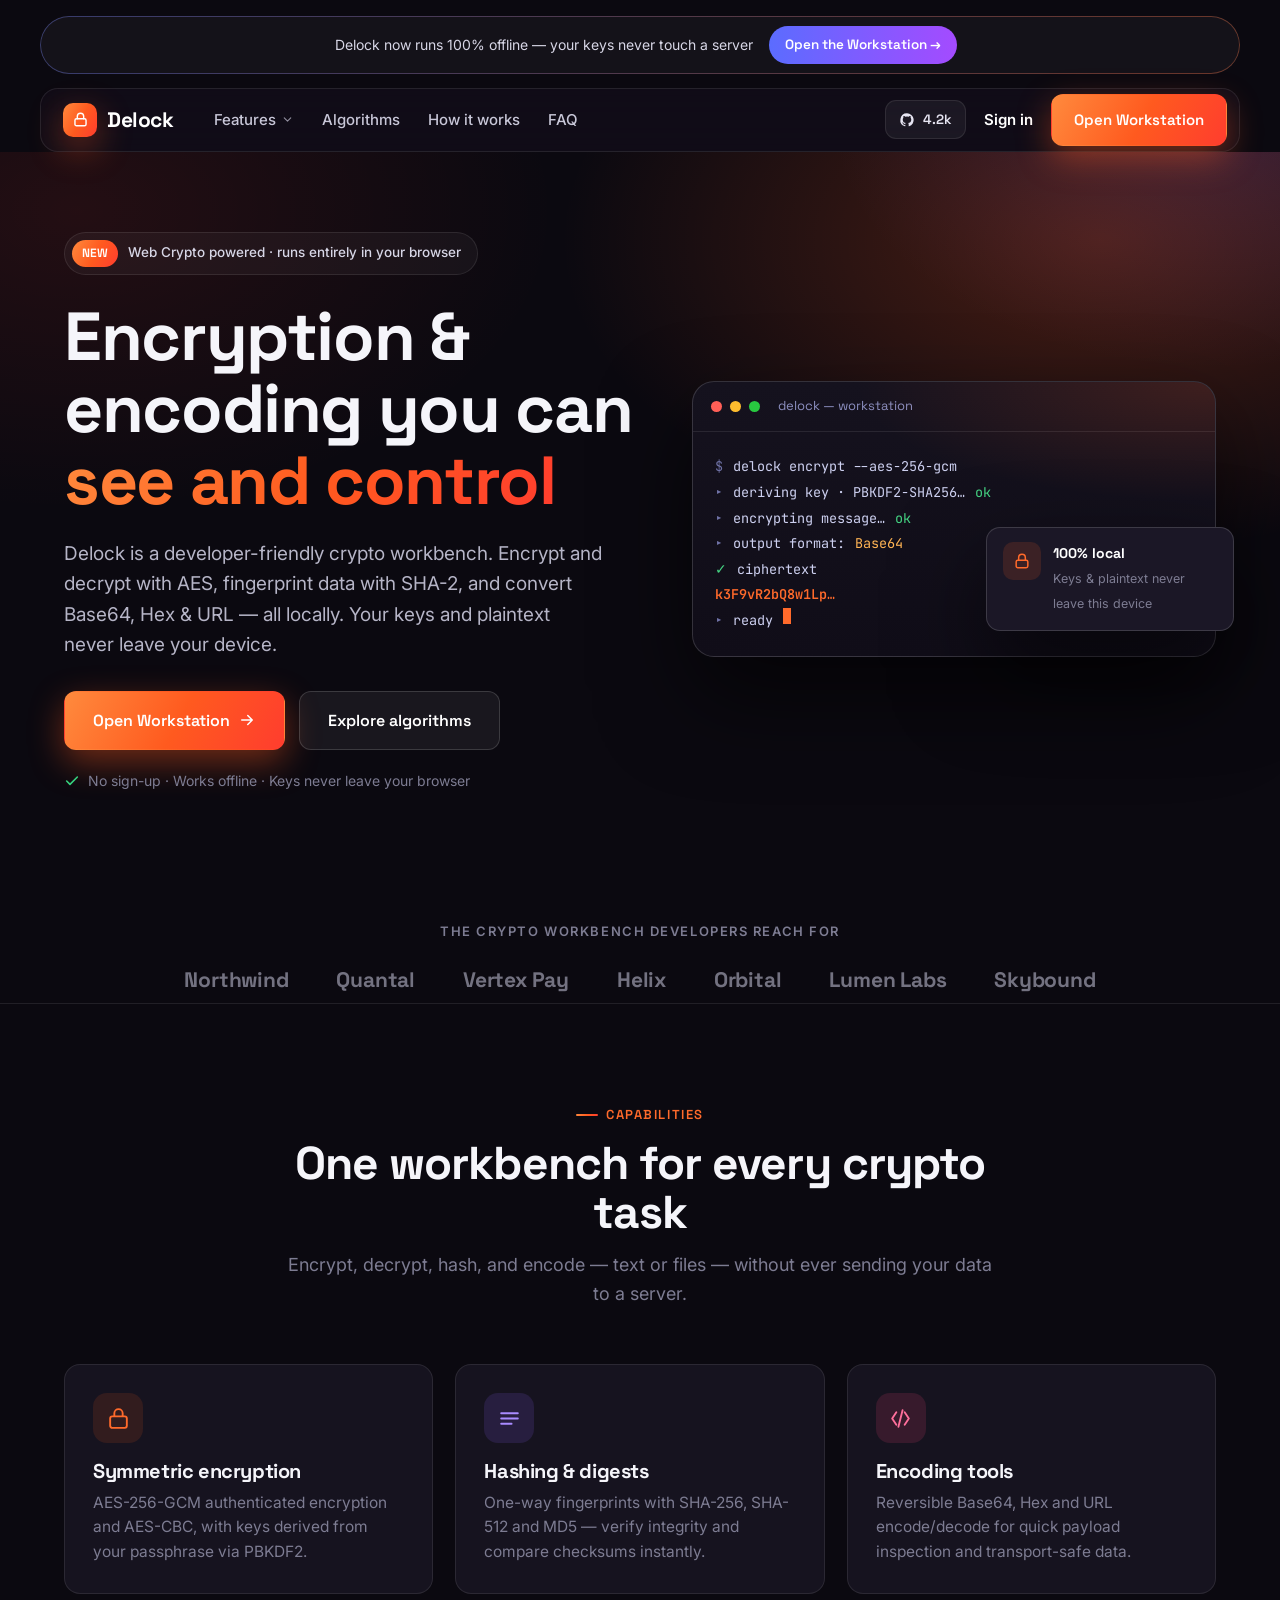
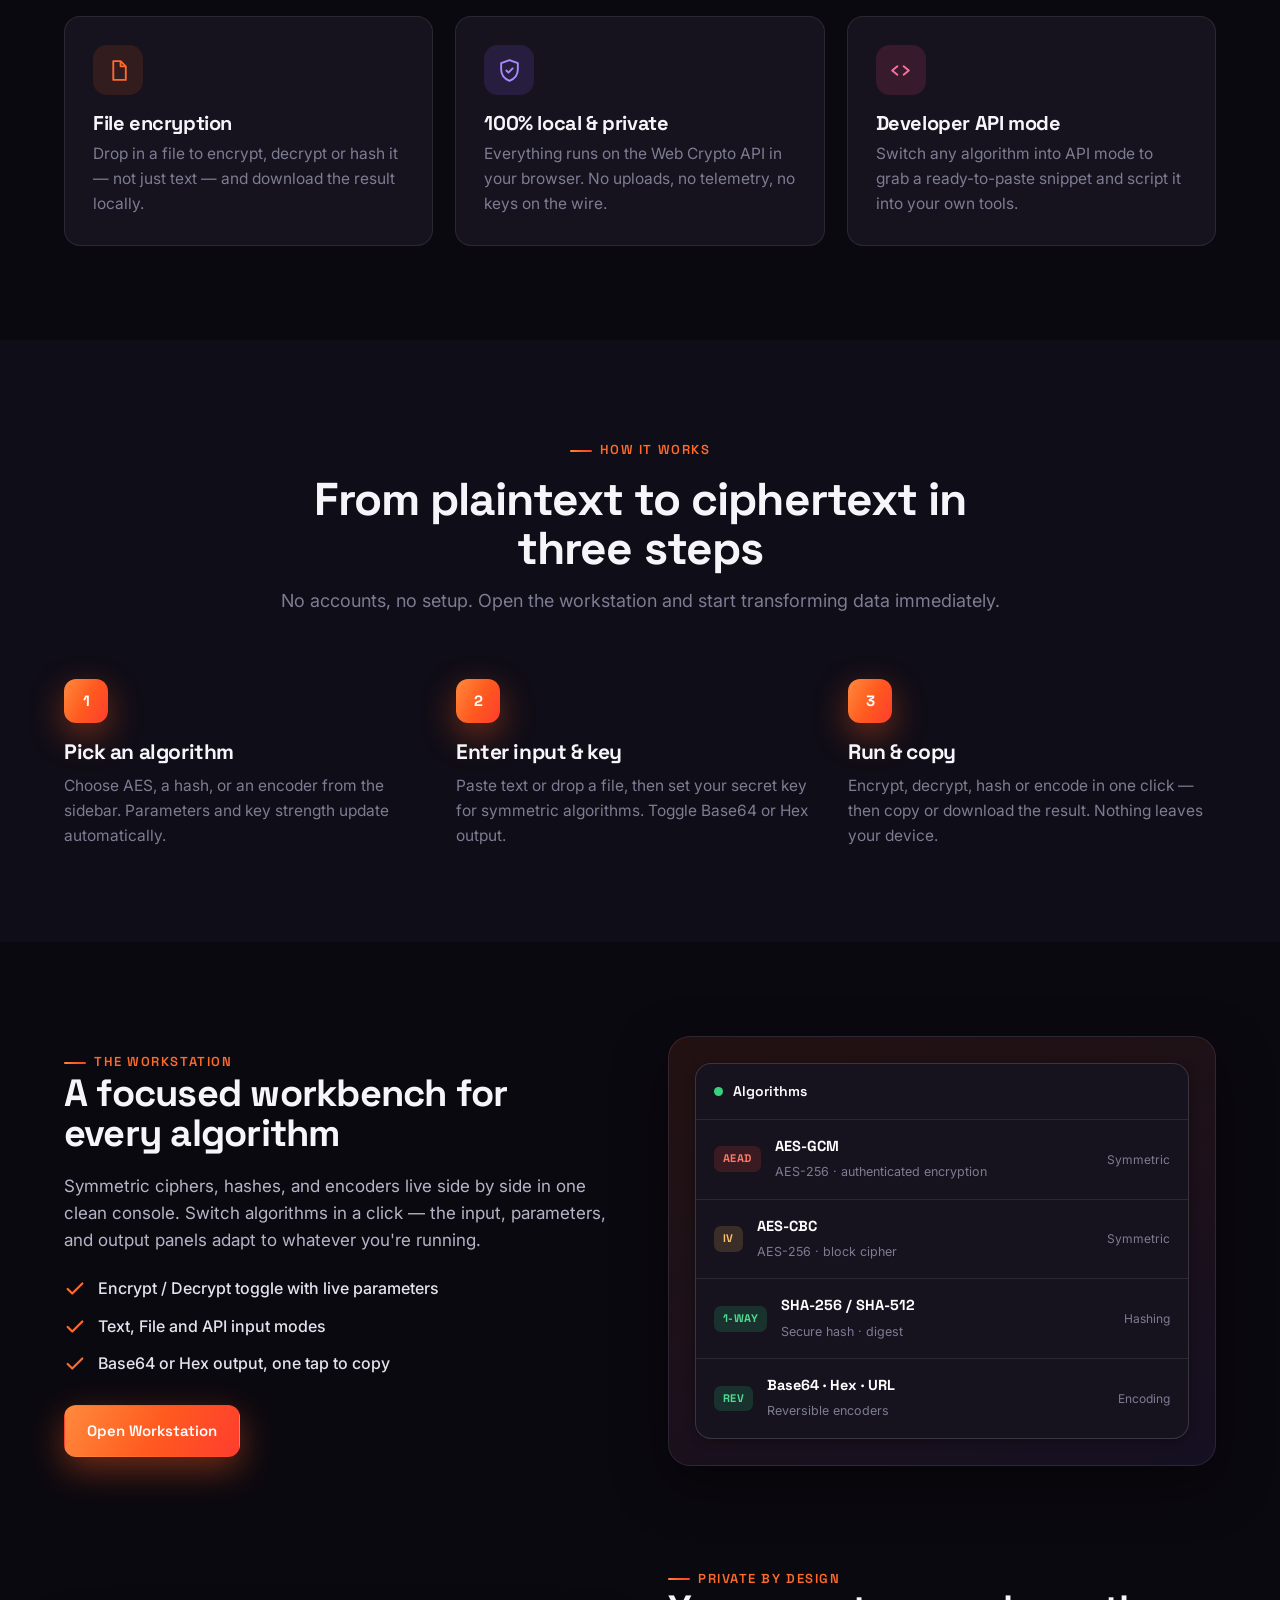
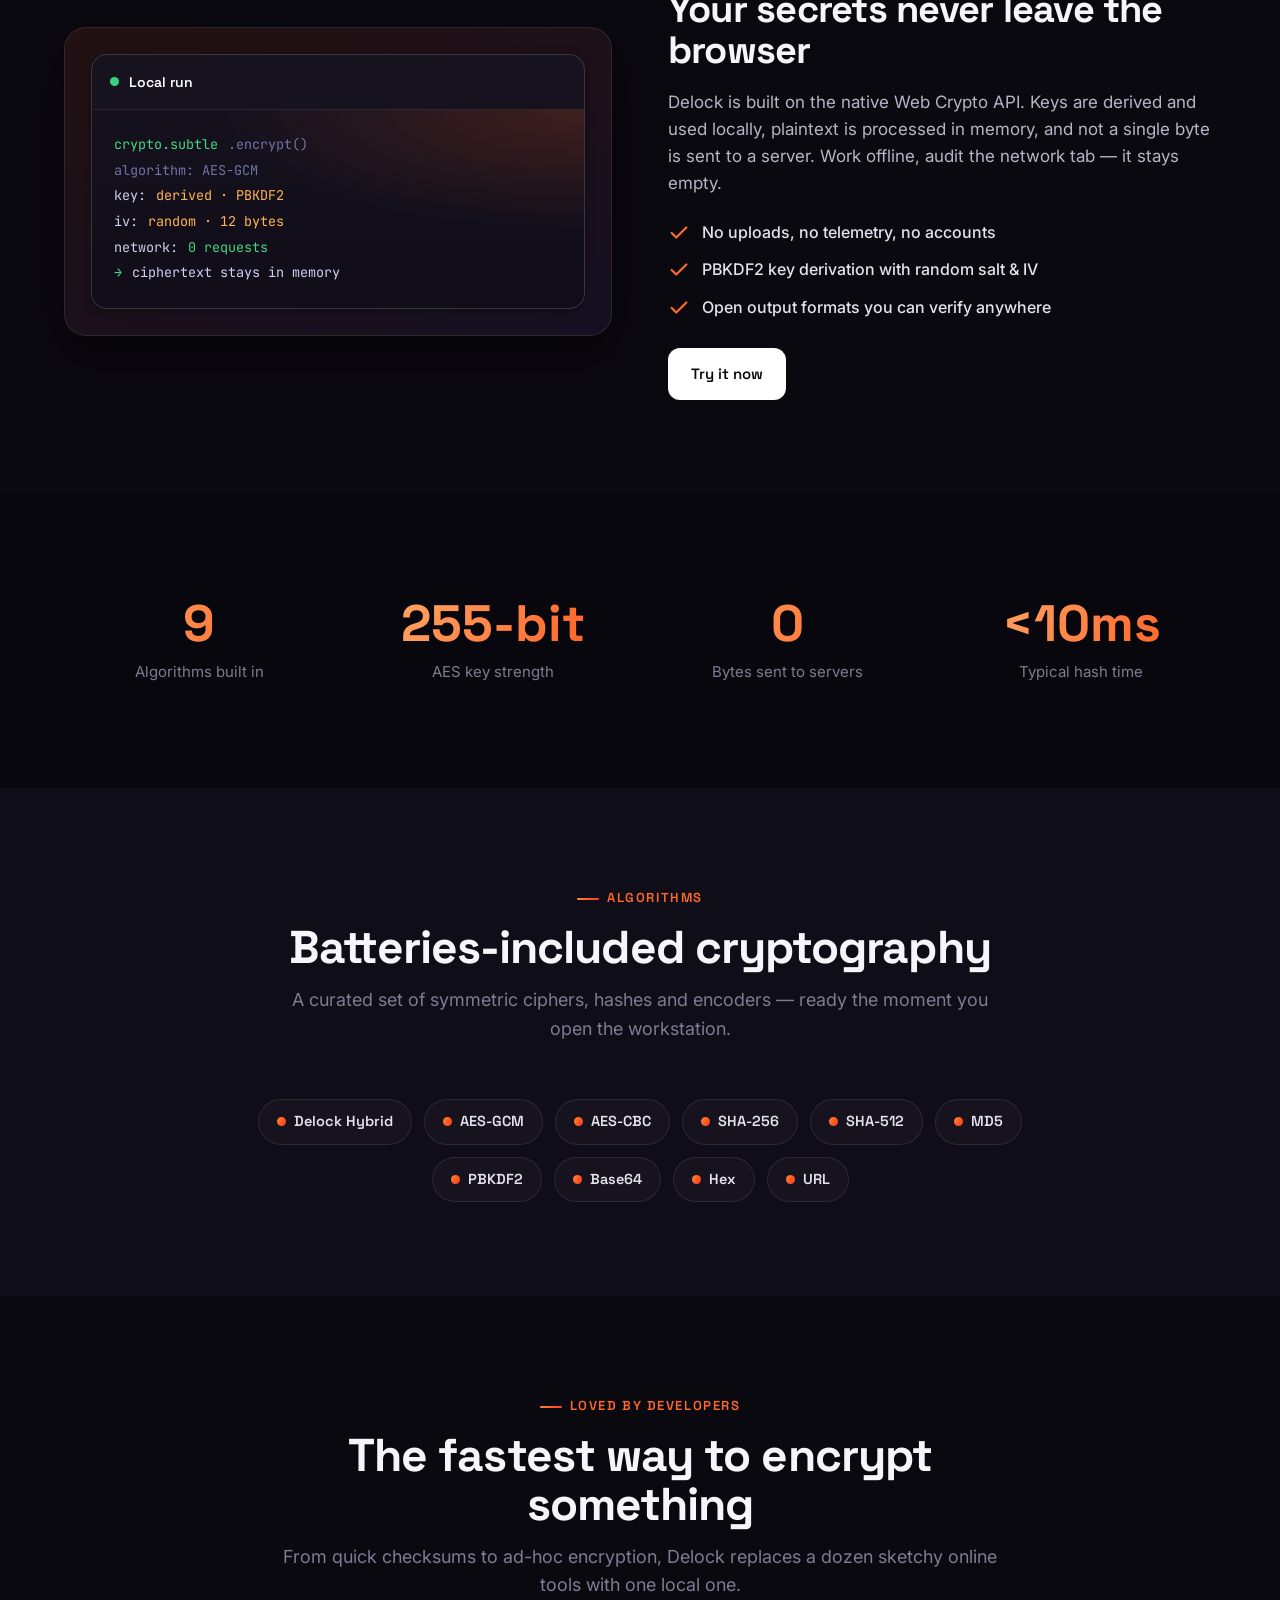
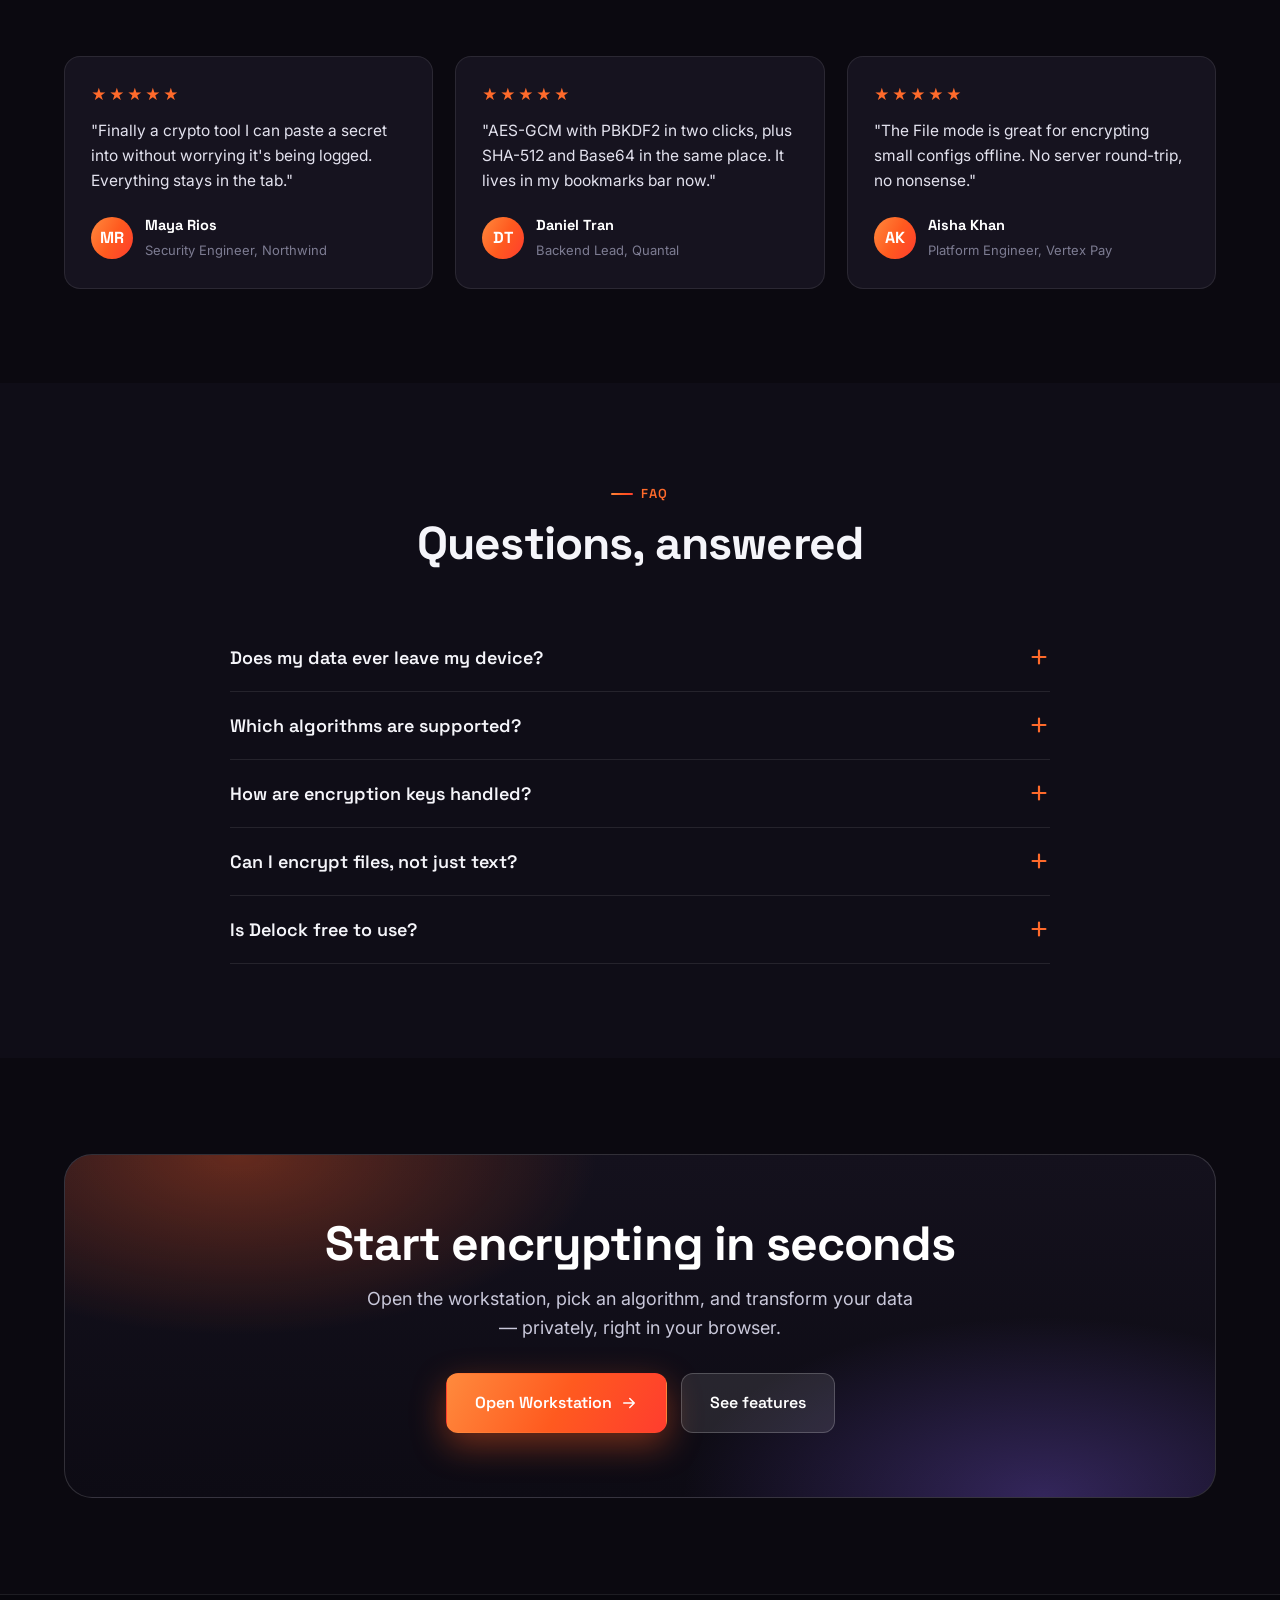
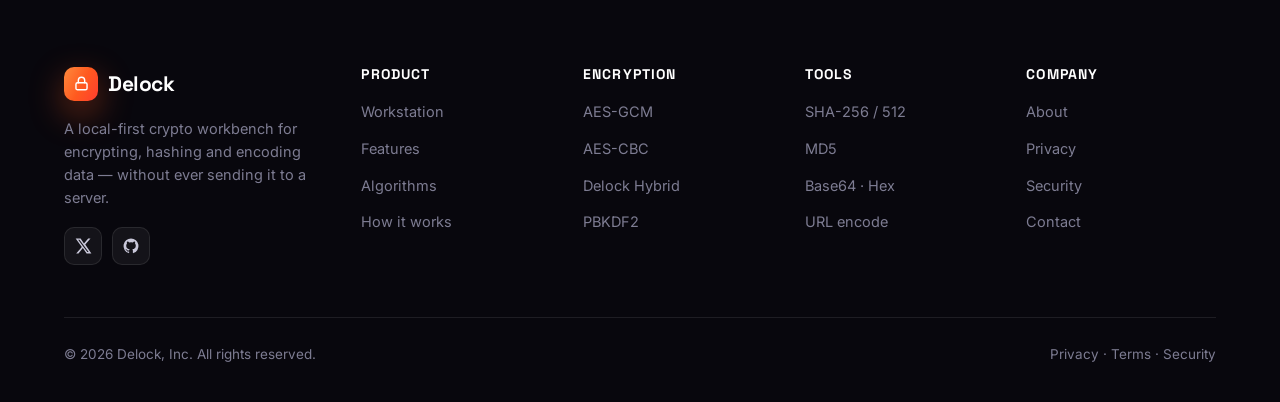
==== index.html @ 1dc97c6e "Repurpose as crypto toolkit + add functional Workstation page - Restyle whole site to n8n.io dark th" ====
<!DOCTYPE html>
<html lang="en">
<head>
  <meta charset="UTF-8" />
  <meta name="viewport" content="width=device-width, initial-scale=1.0" />
  <title>Delock — Encrypt, Hash &amp; Encode in Your Browser</title>
  <meta name="description" content="Delock is a local-first crypto workbench: encrypt and decrypt with AES-GCM/CBC, hash with SHA-256/512 and MD5, and convert Base64, Hex and URL — all in your browser. Keys never leave your device." />
  <link rel="preconnect" href="https://fonts.googleapis.com" />
  <link rel="preconnect" href="https://fonts.gstatic.com" crossorigin />
  <link href="https://fonts.googleapis.com/css2?family=Space+Grotesk:wght@500;600;700&family=Inter:wght@400;500;600;700&family=JetBrains+Mono:wght@400;600&display=swap" rel="stylesheet" />
  <link rel="stylesheet" href="css/styles.css" />
  <link rel="icon" href="data:image/svg+xml,%3Csvg xmlns='http://www.w3.org/2000/svg' viewBox='0 0 32 32'%3E%3Crect width='32' height='32' rx='9' fill='%23ff5a1f'/%3E%3Cpath d='M11 14v-2a5 5 0 0 1 10 0v2m-11 0h12v9H10z' fill='none' stroke='white' stroke-width='2' stroke-linejoin='round'/%3E%3C/svg%3E" />
</head>
<body>

  <!-- ====================== ANNOUNCEMENT BAR ====================== -->
  <div class="topbar">
    <div class="topbar-pill">
      <span>Delock now runs 100% offline — your keys never touch a server</span>
      <a href="workstation.html" class="topbar-btn">Open the Workstation →</a>
    </div>
  </div>

  <!-- ============================ NAV ============================ -->
  <header class="nav" id="nav">
    <div class="nav-inner">
      <a href="#top" class="brand">
        <span class="logo-mark">
          <svg viewBox="0 0 24 24" fill="none"><path d="M8 11V8a4 4 0 0 1 8 0v3" stroke="#fff" stroke-width="1.8" stroke-linecap="round"/><rect x="5" y="11" width="14" height="9" rx="2" stroke="#fff" stroke-width="1.8"/></svg>
        </span>
        Delock
      </a>
      <ul class="nav-links">
        <li><a href="#features">Features <svg viewBox="0 0 24 24" fill="none"><path d="M6 9l6 6 6-6" stroke="currentColor" stroke-width="2" stroke-linecap="round" stroke-linejoin="round"/></svg></a></li>
        <li><a href="#algorithms">Algorithms</a></li>
        <li><a href="#how">How it works</a></li>
        <li><a href="#faq">FAQ</a></li>
      </ul>
      <div class="nav-actions">
        <span class="gh-pill">
          <svg viewBox="0 0 24 24" fill="currentColor"><path d="M12 2a10 10 0 0 0-3.16 19.49c.5.09.68-.22.68-.48v-1.7c-2.78.6-3.37-1.34-3.37-1.34-.45-1.15-1.1-1.46-1.1-1.46-.9-.62.07-.6.07-.6 1 .07 1.53 1.03 1.53 1.03.9 1.52 2.34 1.08 2.91.83.09-.65.35-1.09.63-1.34-2.22-.25-4.55-1.11-4.55-4.94 0-1.09.39-1.98 1.03-2.68-.1-.25-.45-1.27.1-2.65 0 0 .84-.27 2.75 1.02a9.5 9.5 0 0 1 5 0c1.9-1.29 2.74-1.02 2.74-1.02.55 1.38.2 2.4.1 2.65.64.7 1.03 1.59 1.03 2.68 0 3.84-2.34 4.69-4.57 4.93.36.31.68.92.68 1.85v2.74c0 .27.18.58.69.48A10 10 0 0 0 12 2z"/></svg>
          4.2k
        </span>
        <a href="#" class="link">Sign in</a>
        <a href="workstation.html" class="btn btn-grad">Open Workstation</a>
      </div>
      <button class="nav-toggle" id="navToggle" aria-label="Menu"><span></span></button>
    </div>
  </header>

  <main id="top">

    <!-- ============================ HERO ============================ -->
    <section class="hero">
      <div class="container hero-grid">
        <div class="reveal">
          <span class="badge-pill"><span class="tag">NEW</span> Web Crypto powered · runs entirely in your browser</span>
          <h1>Encryption &amp; encoding you can <span class="grad-text">see and control</span></h1>
          <p class="lead">Delock is a developer-friendly crypto workbench. Encrypt and decrypt with AES, fingerprint data with SHA-2, and convert Base64, Hex &amp; URL — all locally. Your keys and plaintext never leave your device.</p>
          <div class="hero-cta">
            <a href="workstation.html" class="btn btn-grad btn-lg">Open Workstation
              <svg viewBox="0 0 24 24" fill="none"><path d="M5 12h14M13 6l6 6-6 6" stroke="currentColor" stroke-width="2" stroke-linecap="round" stroke-linejoin="round"/></svg>
            </a>
            <a href="#algorithms" class="btn btn-ghost btn-lg">Explore algorithms</a>
          </div>
          <p class="hero-note">
            <svg viewBox="0 0 24 24" fill="none"><path d="M20 6L9 17l-5-5" stroke="currentColor" stroke-width="2.4" stroke-linecap="round" stroke-linejoin="round"/></svg>
            No sign-up · Works offline · Keys never leave your browser
          </p>
        </div>

        <div class="reveal" style="position:relative">
          <div class="scanner">
            <div class="scanner-bar">
              <span class="dot r"></span><span class="dot y"></span><span class="dot g"></span>
              <span class="title">delock — workstation</span>
            </div>
            <div class="scanner-body">
              <div class="row"><span class="muted">$</span> delock encrypt --aes-256-gcm</div>
              <div class="row"><span class="muted">▸</span> deriving key · PBKDF2-SHA256… <span class="ok">ok</span></div>
              <div class="row"><span class="muted">▸</span> encrypting message… <span class="ok">ok</span></div>
              <div class="row"><span class="muted">▸</span> output format: <span class="warn">Base64</span></div>
              <div class="row"><span class="ok">✓</span> ciphertext</div>
              <div class="row"><span class="crit">k3F9vR2bQ8w1Lp…</span></div>
              <div class="row"><span class="muted">▸</span> ready<span class="cursor"></span></div>
            </div>
          </div>
          <div class="alert-card">
            <span class="ico">
              <svg viewBox="0 0 24 24" fill="none"><path d="M8 11V8a4 4 0 0 1 8 0v3" stroke="currentColor" stroke-width="1.8" stroke-linecap="round"/><rect x="5" y="11" width="14" height="9" rx="2" stroke="currentColor" stroke-width="1.8"/></svg>
            </span>
            <div>
              <strong>100% local</strong>
              <span>Keys &amp; plaintext never leave this device</span>
            </div>
          </div>
        </div>
      </div>
    </section>

    <!-- ========================== LOGOS ========================== -->
    <section class="logos">
      <div class="container">
        <p>The crypto workbench developers reach for</p>
        <div class="logo-row">
          <span>Northwind</span><span>Quantal</span><span>Vertex&nbsp;Pay</span>
          <span>Helix</span><span>Orbital</span><span>Lumen&nbsp;Labs</span><span>Skybound</span>
        </div>
      </div>
    </section>

    <!-- ========================= FEATURES ========================= -->
    <section class="section" id="features">
      <div class="container">
        <div class="section-head reveal">
          <span class="eyebrow">Capabilities</span>
          <h2>One workbench for every crypto task</h2>
          <p>Encrypt, decrypt, hash, and encode — text or files — without ever sending your data to a server.</p>
        </div>
        <div class="feature-grid">
          <div class="card reveal">
            <div class="ic">
              <svg viewBox="0 0 24 24" fill="none"><rect x="4" y="10" width="16" height="11" rx="2" stroke="currentColor" stroke-width="1.8"/><path d="M8 10V7a4 4 0 0 1 8 0v3" stroke="currentColor" stroke-width="1.8"/></svg>
            </div>
            <h3>Symmetric encryption</h3>
            <p>AES-256-GCM authenticated encryption and AES-CBC, with keys derived from your passphrase via PBKDF2.</p>
          </div>
          <div class="card violet reveal">
            <div class="ic">
              <svg viewBox="0 0 24 24" fill="none"><path d="M4 7h16M4 12h16M4 17h10" stroke="currentColor" stroke-width="1.8" stroke-linecap="round"/></svg>
            </div>
            <h3>Hashing &amp; digests</h3>
            <p>One-way fingerprints with SHA-256, SHA-512 and MD5 — verify integrity and compare checksums instantly.</p>
          </div>
          <div class="card mag reveal">
            <div class="ic">
              <svg viewBox="0 0 24 24" fill="none"><path d="M8 6l-4 6 4 6M16 6l4 6-4 6M14 4l-4 16" stroke="currentColor" stroke-width="1.8" stroke-linecap="round" stroke-linejoin="round"/></svg>
            </div>
            <h3>Encoding tools</h3>
            <p>Reversible Base64, Hex and URL encode/decode for quick payload inspection and transport-safe data.</p>
          </div>
          <div class="card reveal">
            <div class="ic">
              <svg viewBox="0 0 24 24" fill="none"><path d="M7 3h7l5 5v13H7z" stroke="currentColor" stroke-width="1.8" stroke-linejoin="round"/><path d="M14 3v5h5" stroke="currentColor" stroke-width="1.8" stroke-linejoin="round"/></svg>
            </div>
            <h3>File encryption</h3>
            <p>Drop in a file to encrypt, decrypt or hash it — not just text — and download the result locally.</p>
          </div>
          <div class="card violet reveal">
            <div class="ic">
              <svg viewBox="0 0 24 24" fill="none"><path d="M12 2l8 3v6c0 5-3.4 9-8 11-4.6-2-8-6-8-11V5l8-3z" stroke="currentColor" stroke-width="1.8" stroke-linejoin="round"/><path d="M9 12l2 2 4-4" stroke="currentColor" stroke-width="1.8" stroke-linecap="round" stroke-linejoin="round"/></svg>
            </div>
            <h3>100% local &amp; private</h3>
            <p>Everything runs on the Web Crypto API in your browser. No uploads, no telemetry, no keys on the wire.</p>
          </div>
          <div class="card mag reveal">
            <div class="ic">
              <svg viewBox="0 0 24 24" fill="none"><path d="M9 8l-5 4 5 4M15 8l5 4-5 4" stroke="currentColor" stroke-width="1.8" stroke-linecap="round" stroke-linejoin="round"/></svg>
            </div>
            <h3>Developer API mode</h3>
            <p>Switch any algorithm into API mode to grab a ready-to-paste snippet and script it into your own tools.</p>
          </div>
        </div>
      </div>
    </section>

    <!-- ========================= HOW IT WORKS ========================= -->
    <section class="section alt" id="how">
      <div class="container">
        <div class="section-head reveal">
          <span class="eyebrow">How it works</span>
          <h2>From plaintext to ciphertext in three steps</h2>
          <p>No accounts, no setup. Open the workstation and start transforming data immediately.</p>
        </div>
        <div class="steps">
          <div class="step reveal">
            <div class="num">1</div>
            <h3>Pick an algorithm</h3>
            <p>Choose AES, a hash, or an encoder from the sidebar. Parameters and key strength update automatically.</p>
          </div>
          <div class="step reveal">
            <div class="num">2</div>
            <h3>Enter input &amp; key</h3>
            <p>Paste text or drop a file, then set your secret key for symmetric algorithms. Toggle Base64 or Hex output.</p>
          </div>
          <div class="step reveal">
            <div class="num">3</div>
            <h3>Run &amp; copy</h3>
            <p>Encrypt, decrypt, hash or encode in one click — then copy or download the result. Nothing leaves your device.</p>
          </div>
        </div>
      </div>
    </section>

    <!-- ========================= SPLIT FEATURES ========================= -->
    <section class="section">
      <div class="container">
        <div class="split reveal">
          <div>
            <span class="eyebrow">The workstation</span>
            <h2>A focused workbench for every algorithm</h2>
            <p>Symmetric ciphers, hashes, and encoders live side by side in one clean console. Switch algorithms in a click — the input, parameters, and output panels adapt to whatever you're running.</p>
            <ul class="check-list">
              <li><svg viewBox="0 0 24 24" fill="none"><path d="M20 6L9 17l-5-5" stroke="currentColor" stroke-width="2.4" stroke-linecap="round" stroke-linejoin="round"/></svg> Encrypt / Decrypt toggle with live parameters</li>
              <li><svg viewBox="0 0 24 24" fill="none"><path d="M20 6L9 17l-5-5" stroke="currentColor" stroke-width="2.4" stroke-linecap="round" stroke-linejoin="round"/></svg> Text, File and API input modes</li>
              <li><svg viewBox="0 0 24 24" fill="none"><path d="M20 6L9 17l-5-5" stroke="currentColor" stroke-width="2.4" stroke-linecap="round" stroke-linejoin="round"/></svg> Base64 or Hex output, one tap to copy</li>
            </ul>
            <a href="workstation.html" class="btn btn-grad">Open Workstation</a>
          </div>
          <div class="split-media">
            <div class="panel">
              <div class="panel-head"><span class="pulse"></span> Algorithms</div>
              <div class="leak-item">
                <span class="sev high">AEAD</span>
                <div class="meta"><b>AES-GCM</b><span>AES-256 · authenticated encryption</span></div>
                <span class="time">Symmetric</span>
              </div>
              <div class="leak-item">
                <span class="sev med">IV</span>
                <div class="meta"><b>AES-CBC</b><span>AES-256 · block cipher</span></div>
                <span class="time">Symmetric</span>
              </div>
              <div class="leak-item">
                <span class="sev low">1-way</span>
                <div class="meta"><b>SHA-256 / SHA-512</b><span>Secure hash · digest</span></div>
                <span class="time">Hashing</span>
              </div>
              <div class="leak-item">
                <span class="sev low">rev</span>
                <div class="meta"><b>Base64 · Hex · URL</b><span>Reversible encoders</span></div>
                <span class="time">Encoding</span>
              </div>
            </div>
          </div>
        </div>

        <div class="split reverse reveal">
          <div>
            <span class="eyebrow">Private by design</span>
            <h2>Your secrets never leave the browser</h2>
            <p>Delock is built on the native Web Crypto API. Keys are derived and used locally, plaintext is processed in memory, and not a single byte is sent to a server. Work offline, audit the network tab — it stays empty.</p>
            <ul class="check-list">
              <li><svg viewBox="0 0 24 24" fill="none"><path d="M20 6L9 17l-5-5" stroke="currentColor" stroke-width="2.4" stroke-linecap="round" stroke-linejoin="round"/></svg> No uploads, no telemetry, no accounts</li>
              <li><svg viewBox="0 0 24 24" fill="none"><path d="M20 6L9 17l-5-5" stroke="currentColor" stroke-width="2.4" stroke-linecap="round" stroke-linejoin="round"/></svg> PBKDF2 key derivation with random salt &amp; IV</li>
              <li><svg viewBox="0 0 24 24" fill="none"><path d="M20 6L9 17l-5-5" stroke="currentColor" stroke-width="2.4" stroke-linecap="round" stroke-linejoin="round"/></svg> Open output formats you can verify anywhere</li>
            </ul>
            <a href="workstation.html" class="btn btn-primary">Try it now</a>
          </div>
          <div class="split-media">
            <div class="panel">
              <div class="panel-head"><span class="pulse"></span> Local run</div>
              <div class="scanner" style="border-radius:0;box-shadow:none;border:0">
                <div class="scanner-body">
                  <div class="row"><span class="ok">crypto.subtle</span> <span class="muted">.encrypt()</span></div>
                  <div class="row muted">algorithm: AES-GCM</div>
                  <div class="row">key: <span class="warn">derived · PBKDF2</span></div>
                  <div class="row">iv: <span class="warn">random · 12 bytes</span></div>
                  <div class="row">network: <span class="ok">0 requests</span></div>
                  <div class="row"><span class="ok">→</span> ciphertext stays in memory</div>
                </div>
              </div>
            </div>
          </div>
        </div>
      </div>
    </section>

    <!-- ========================= STATS ========================= -->
    <section class="section dark">
      <div class="container">
        <div class="stats">
          <div class="stat reveal"><div class="big" data-count="9">9</div><div class="lbl">Algorithms built in</div></div>
          <div class="stat reveal"><div class="big" data-count="256">256-bit</div><div class="lbl">AES key strength</div></div>
          <div class="stat reveal"><div class="big">0</div><div class="lbl">Bytes sent to servers</div></div>
          <div class="stat reveal"><div class="big">&lt;10ms</div><div class="lbl">Typical hash time</div></div>
        </div>
      </div>
    </section>

    <!-- ========================= ALGORITHMS ========================= -->
    <section class="section alt integrations" id="algorithms">
      <div class="container">
        <div class="section-head reveal">
          <span class="eyebrow">Algorithms</span>
          <h2>Batteries-included cryptography</h2>
          <p>A curated set of symmetric ciphers, hashes and encoders — ready the moment you open the workstation.</p>
        </div>
        <div class="chips reveal">
          <span class="chip"><span class="d"></span>Delock Hybrid</span>
          <span class="chip"><span class="d"></span>AES-GCM</span>
          <span class="chip"><span class="d"></span>AES-CBC</span>
          <span class="chip"><span class="d"></span>SHA-256</span>
          <span class="chip"><span class="d"></span>SHA-512</span>
          <span class="chip"><span class="d"></span>MD5</span>
          <span class="chip"><span class="d"></span>PBKDF2</span>
          <span class="chip"><span class="d"></span>Base64</span>
          <span class="chip"><span class="d"></span>Hex</span>
          <span class="chip"><span class="d"></span>URL</span>
        </div>
      </div>
    </section>

    <!-- ========================= TESTIMONIALS ========================= -->
    <section class="section">
      <div class="container">
        <div class="section-head reveal">
          <span class="eyebrow">Loved by developers</span>
          <h2>The fastest way to encrypt something</h2>
          <p>From quick checksums to ad-hoc encryption, Delock replaces a dozen sketchy online tools with one local one.</p>
        </div>
        <div class="quote-grid">
          <div class="quote reveal">
            <div class="stars">★★★★★</div>
            <p>"Finally a crypto tool I can paste a secret into without worrying it's being logged. Everything stays in the tab."</p>
            <div class="who"><span class="av">MR</span><div><b>Maya Rios</b><span>Security Engineer, Northwind</span></div></div>
          </div>
          <div class="quote reveal">
            <div class="stars">★★★★★</div>
            <p>"AES-GCM with PBKDF2 in two clicks, plus SHA-512 and Base64 in the same place. It lives in my bookmarks bar now."</p>
            <div class="who"><span class="av">DT</span><div><b>Daniel Tran</b><span>Backend Lead, Quantal</span></div></div>
          </div>
          <div class="quote reveal">
            <div class="stars">★★★★★</div>
            <p>"The File mode is great for encrypting small configs offline. No server round-trip, no nonsense."</p>
            <div class="who"><span class="av">AK</span><div><b>Aisha Khan</b><span>Platform Engineer, Vertex Pay</span></div></div>
          </div>
        </div>
      </div>
    </section>

    <!-- ========================= FAQ ========================= -->
    <section class="section alt" id="faq">
      <div class="container">
        <div class="section-head reveal">
          <span class="eyebrow">FAQ</span>
          <h2>Questions, answered</h2>
        </div>
        <div class="faq reveal">
          <div class="faq-item">
            <button class="faq-q">Does my data ever leave my device? <span class="pm"><svg viewBox="0 0 24 24" width="22" height="22" fill="none"><path d="M12 5v14M5 12h14" stroke="currentColor" stroke-width="2.4" stroke-linecap="round"/></svg></span></button>
            <div class="faq-a"><p>No. Delock runs entirely on the browser's native Web Crypto API. Encryption, hashing and encoding all happen locally in memory — your keys and plaintext are never uploaded. You can even use it fully offline.</p></div>
          </div>
          <div class="faq-item">
            <button class="faq-q">Which algorithms are supported? <span class="pm"><svg viewBox="0 0 24 24" width="22" height="22" fill="none"><path d="M12 5v14M5 12h14" stroke="currentColor" stroke-width="2.4" stroke-linecap="round"/></svg></span></button>
            <div class="faq-a"><p>Symmetric encryption (Delock Hybrid, AES-256-GCM, AES-256-CBC), hashing (SHA-256, SHA-512, MD5), and reversible encoders (Base64, Hex, URL). Keys for AES are derived with PBKDF2 using a random salt.</p></div>
          </div>
          <div class="faq-item">
            <button class="faq-q">How are encryption keys handled? <span class="pm"><svg viewBox="0 0 24 24" width="22" height="22" fill="none"><path d="M12 5v14M5 12h14" stroke="currentColor" stroke-width="2.4" stroke-linecap="round"/></svg></span></button>
            <div class="faq-a"><p>You provide a secret key or passphrase. Delock derives a 256-bit AES key from it with PBKDF2-SHA-256 and a freshly generated random salt, then encrypts with a random IV. The salt and IV are packaged with the ciphertext so decryption only needs your key.</p></div>
          </div>
          <div class="faq-item">
            <button class="faq-q">Can I encrypt files, not just text? <span class="pm"><svg viewBox="0 0 24 24" width="22" height="22" fill="none"><path d="M12 5v14M5 12h14" stroke="currentColor" stroke-width="2.4" stroke-linecap="round"/></svg></span></button>
            <div class="faq-a"><p>Yes. Switch to the File tab in the workstation to encrypt, decrypt or hash a file. The processed result can be downloaded back to your machine, again without any upload.</p></div>
          </div>
          <div class="faq-item">
            <button class="faq-q">Is Delock free to use? <span class="pm"><svg viewBox="0 0 24 24" width="22" height="22" fill="none"><path d="M12 5v14M5 12h14" stroke="currentColor" stroke-width="2.4" stroke-linecap="round"/></svg></span></button>
            <div class="faq-a"><p>Yes — open the workstation and start immediately. There's no account, no paywall, and nothing to install.</p></div>
          </div>
        </div>
      </div>
    </section>

    <!-- ========================= CTA ========================= -->
    <div class="cta-wrap" id="cta">
      <div class="container">
        <div class="cta reveal">
          <h2>Start encrypting in seconds</h2>
          <p>Open the workstation, pick an algorithm, and transform your data — privately, right in your browser.</p>
          <div class="cta-actions">
            <a href="workstation.html" class="btn btn-grad btn-lg">Open Workstation
              <svg viewBox="0 0 24 24" fill="none"><path d="M5 12h14M13 6l6 6-6 6" stroke="currentColor" stroke-width="2" stroke-linecap="round" stroke-linejoin="round"/></svg>
            </a>
            <a href="#features" class="btn btn-light btn-lg">See features</a>
          </div>
        </div>
      </div>
    </div>

  </main>

  <!-- ========================= FOOTER ========================= -->
  <footer class="footer">
    <div class="container">
      <div class="footer-top">
        <div>
          <a href="#top" class="brand">
            <span class="logo-mark">
              <svg viewBox="0 0 24 24" fill="none"><path d="M8 11V8a4 4 0 0 1 8 0v3" stroke="#fff" stroke-width="1.8" stroke-linecap="round"/><rect x="5" y="11" width="14" height="9" rx="2" stroke="#fff" stroke-width="1.8"/></svg>
            </span>
            Delock
          </a>
          <p class="footer-about">A local-first crypto workbench for encrypting, hashing and encoding data — without ever sending it to a server.</p>
          <div class="footer-soc">
            <a href="#" aria-label="X"><svg viewBox="0 0 24 24" fill="currentColor"><path d="M18.9 2H22l-7 8 8.2 12h-6.4l-5-7.3L6 22H2.9l7.5-8.6L2.2 2h6.6l4.5 6.6L18.9 2zm-1.1 18h1.7L7.3 3.8H5.5L17.8 20z"/></svg></a>
            <a href="#" aria-label="GitHub"><svg viewBox="0 0 24 24" fill="currentColor"><path d="M12 2a10 10 0 0 0-3.16 19.49c.5.09.68-.22.68-.48v-1.7c-2.78.6-3.37-1.34-3.37-1.34-.45-1.15-1.1-1.46-1.1-1.46-.9-.62.07-.6.07-.6 1 .07 1.53 1.03 1.53 1.03.9 1.52 2.34 1.08 2.91.83.09-.65.35-1.09.63-1.34-2.22-.25-4.55-1.11-4.55-4.94 0-1.09.39-1.98 1.03-2.68-.1-.25-.45-1.27.1-2.65 0 0 .84-.27 2.75 1.02a9.5 9.5 0 0 1 5 0c1.9-1.29 2.74-1.02 2.74-1.02.55 1.38.2 2.4.1 2.65.64.7 1.03 1.59 1.03 2.68 0 3.84-2.34 4.69-4.57 4.93.36.31.68.92.68 1.85v2.74c0 .27.18.58.69.48A10 10 0 0 0 12 2z"/></svg></a>
          </div>
        </div>
        <div>
          <h4>Product</h4>
          <ul>
            <li><a href="workstation.html">Workstation</a></li>
            <li><a href="#features">Features</a></li>
            <li><a href="#algorithms">Algorithms</a></li>
            <li><a href="#how">How it works</a></li>
          </ul>
        </div>
        <div>
          <h4>Encryption</h4>
          <ul>
            <li><a href="workstation.html">AES-GCM</a></li>
            <li><a href="workstation.html">AES-CBC</a></li>
            <li><a href="workstation.html">Delock Hybrid</a></li>
            <li><a href="workstation.html">PBKDF2</a></li>
          </ul>
        </div>
        <div>
          <h4>Tools</h4>
          <ul>
            <li><a href="workstation.html">SHA-256 / 512</a></li>
            <li><a href="workstation.html">MD5</a></li>
            <li><a href="workstation.html">Base64 · Hex</a></li>
            <li><a href="workstation.html">URL encode</a></li>
          </ul>
        </div>
        <div>
          <h4>Company</h4>
          <ul>
            <li><a href="#">About</a></li>
            <li><a href="#">Privacy</a></li>
            <li><a href="#">Security</a></li>
            <li><a href="#">Contact</a></li>
          </ul>
        </div>
      </div>
      <div class="footer-bottom">
        <span>© 2026 Delock. All rights reserved.</span>
        <span><a href="#">Privacy</a> · <a href="#">Terms</a> · <a href="#">Security</a></span>
      </div>
    </div>
  </footer>

  <script src="js/main.js"></script>
</body>
</html>
---- css/styles.css ----
/* =====================================================================
   Delock — Data Leak & Dark Web Monitoring
   Visual language modeled on n8n.io: dark UI, vivid orange accent,
   floating pill navbar, announcement bar, glowing hero, bold geometric
   display type, rounded surfaces.
   ===================================================================== */

:root {
  /* Accent — n8n-style orange → red */
  --orange: #ff6a2b;
  --orange-2: #ff3d2e;
  --grad: linear-gradient(118deg, #ff8a3d 0%, #ff5a1f 52%, #ff3d2e 100%);
  --grad-blue: linear-gradient(90deg, #5b6cff, #a44bff);

  /* Ink & text (dark theme) */
  --ink: #f5f5fa;
  --body: #b6b5c7;
  --muted: #7d7c92;
  --faint: #5c5b70;

  /* Surfaces */
  --bg: #0b0910;
  --bg-2: #0f0d17;
  --surface: #16131f;
  --surface-2: #1d1929;
  --line: rgba(255, 255, 255, .09);
  --line-2: rgba(255, 255, 255, .15);

  /* Effects */
  --shadow-sm: 0 2px 10px rgba(0, 0, 0, .35);
  --shadow-md: 0 18px 50px rgba(0, 0, 0, .5);
  --shadow-lg: 0 40px 90px rgba(0, 0, 0, .6);
  --glow: 0 12px 34px rgba(255, 90, 31, .42);
  --radius: 16px;
  --radius-lg: 22px;

  --maxw: 1200px;
  --font-display: "Space Grotesk", "Inter", system-ui, sans-serif;
  --font-body: "Inter", system-ui, -apple-system, sans-serif;
}

* { box-sizing: border-box; }
html { scroll-behavior: smooth; }

body {
  margin: 0;
  font-family: var(--font-body);
  color: var(--body);
  background: var(--bg);
  line-height: 1.6;
  -webkit-font-smoothing: antialiased;
  text-rendering: optimizeLegibility;
}

h1, h2, h3, h4 {
  font-family: var(--font-display);
  color: var(--ink);
  line-height: 1.06;
  letter-spacing: -.02em;
  margin: 0 0 .5em;
  font-weight: 700;
}

a { color: inherit; text-decoration: none; }
img, svg { display: block; max-width: 100%; }

.container {
  width: 100%;
  max-width: var(--maxw);
  margin: 0 auto;
  padding: 0 24px;
}

.grad-text {
  background: var(--grad);
  -webkit-background-clip: text;
  background-clip: text;
  -webkit-text-fill-color: transparent;
}
.dim { color: #8d8ca3; }

.eyebrow {
  display: inline-flex;
  align-items: center;
  gap: 8px;
  font-family: var(--font-display);
  font-weight: 600;
  font-size: 13px;
  letter-spacing: .12em;
  text-transform: uppercase;
  color: var(--orange);
}
.eyebrow::before {
  content: "";
  width: 22px; height: 2px;
  background: var(--grad);
  border-radius: 2px;
}

/* ----------------------------- Buttons ------------------------------ */
.btn {
  display: inline-flex;
  align-items: center;
  justify-content: center;
  gap: 8px;
  font-family: var(--font-display);
  font-weight: 600;
  font-size: 15px;
  padding: 13px 22px;
  border-radius: 12px;
  border: 1px solid transparent;
  cursor: pointer;
  transition: transform .15s ease, box-shadow .2s ease, background .2s ease, color .2s ease, border-color .2s ease;
  white-space: nowrap;
}
.btn svg { width: 18px; height: 18px; }
.btn-grad {
  background: var(--grad);
  color: #fff;
  box-shadow: var(--glow);
}
.btn-grad:hover { transform: translateY(-2px); box-shadow: 0 18px 44px rgba(255, 90, 31, .55); }
.btn-primary {
  background: #fff;
  color: #0b0910;
}
.btn-primary:hover { transform: translateY(-2px); box-shadow: 0 14px 30px rgba(255,255,255,.18); }
.btn-ghost {
  background: rgba(255, 255, 255, .06);
  color: #fff;
  border-color: var(--line-2);
}
.btn-ghost:hover { background: rgba(255, 255, 255, .12); transform: translateY(-2px); }
.btn-light {
  background: rgba(255, 255, 255, .1);
  color: #fff;
  border-color: rgba(255, 255, 255, .2);
}
.btn-light:hover { background: rgba(255, 255, 255, .18); }
.btn-lg { padding: 16px 28px; font-size: 16px; }

/* -------------------------- Announcement ---------------------------- */
.topbar { padding: 16px 24px 0; display: flex; justify-content: center; }
.topbar-pill {
  display: inline-flex;
  align-items: center;
  gap: 16px;
  max-width: var(--maxw);
  width: 100%;
  justify-content: center;
  padding: 9px 9px 9px 20px;
  border-radius: 999px;
  background: rgba(255, 255, 255, .04);
  border: 1px solid var(--line);
  position: relative;
  font-size: 14px;
  color: #d7d6e6;
}
.topbar-pill::before {
  content: "";
  position: absolute; inset: -1px;
  border-radius: 999px;
  padding: 1px;
  background: linear-gradient(90deg, rgba(91,108,255,.6), rgba(255,90,31,.6));
  -webkit-mask: linear-gradient(#000 0 0) content-box, linear-gradient(#000 0 0);
  -webkit-mask-composite: xor; mask-composite: exclude;
  opacity: .5;
  pointer-events: none;
}
.topbar-btn {
  font-family: var(--font-display);
  font-weight: 600; font-size: 13.5px;
  color: #fff;
  background: var(--grad-blue);
  padding: 8px 16px;
  border-radius: 999px;
  white-space: nowrap;
}

/* ----------------------------- Navbar ------------------------------- */
.nav {
  position: sticky;
  top: 14px;
  z-index: 50;
  padding: 14px 24px 0;
}
.nav-inner {
  display: flex;
  align-items: center;
  gap: 28px;
  height: 64px;
  max-width: var(--maxw);
  margin: 0 auto;
  padding: 0 12px 0 22px;
  border-radius: 18px;
  background: rgba(18, 15, 26, .72);
  backdrop-filter: saturate(160%) blur(16px);
  border: 1px solid var(--line);
  transition: border-color .2s ease, box-shadow .2s ease, background .2s ease;
}
.nav.scrolled .nav-inner { background: rgba(18, 15, 26, .9); box-shadow: var(--shadow-md); border-color: var(--line-2); }

.brand {
  display: flex;
  align-items: center;
  gap: 10px;
  font-family: var(--font-display);
  font-weight: 700;
  font-size: 21px;
  color: #fff;
  letter-spacing: -.02em;
}
.brand .logo-mark {
  width: 34px; height: 34px;
  border-radius: 10px;
  background: var(--grad);
  display: grid;
  place-items: center;
  box-shadow: var(--glow);
}
.brand .logo-mark svg { width: 19px; height: 19px; }

.nav-links {
  display: flex;
  align-items: center;
  gap: 2px;
  list-style: none;
  margin: 0;
  padding: 0;
}
.nav-links a {
  display: inline-flex;
  align-items: center;
  gap: 5px;
  padding: 8px 13px;
  border-radius: 10px;
  font-weight: 500;
  font-size: 15px;
  color: #c8c7d8;
  transition: background .15s ease, color .15s ease;
}
.nav-links a:hover { background: rgba(255, 255, 255, .06); color: #fff; }
.nav-links svg { width: 13px; height: 13px; opacity: .7; }

.nav-actions { display: flex; align-items: center; gap: 12px; margin-left: auto; }
.gh-pill {
  display: inline-flex; align-items: center; gap: 8px;
  padding: 8px 13px; border-radius: 11px;
  background: rgba(255, 255, 255, .05);
  border: 1px solid var(--line);
  font-family: var(--font-display); font-weight: 600; font-size: 13.5px; color: #e6e5f2;
}
.gh-pill svg { width: 16px; height: 16px; }
.nav-actions .link { font-weight: 600; font-size: 15px; color: #fff; padding: 8px 6px; }
.nav-toggle {
  display: none;
  margin-left: auto;
  width: 44px; height: 44px;
  border: 1px solid var(--line-2);
  border-radius: 12px;
  background: rgba(255, 255, 255, .05);
  cursor: pointer;
}
.nav-toggle span, .nav-toggle span::before, .nav-toggle span::after {
  content: "";
  display: block;
  width: 18px; height: 2px;
  background: #fff;
  margin: 0 auto;
  border-radius: 2px;
  position: relative;
}
.nav-toggle span::before { position: absolute; top: -6px; }
.nav-toggle span::after { position: absolute; top: 6px; }

/* ------------------------------ Hero -------------------------------- */
.hero {
  position: relative;
  overflow: hidden;
  padding: 80px 0 76px;
}
.hero::before {
  content: "";
  position: absolute; inset: 0;
  background:
    radial-gradient(900px 520px at 86% 12%, rgba(255, 90, 31, .26), transparent 60%),
    radial-gradient(700px 460px at 95% -5%, rgba(120, 90, 255, .18), transparent 55%),
    radial-gradient(800px 500px at 6% 8%, rgba(255, 61, 46, .10), transparent 60%);
  pointer-events: none;
}
.hero-grid {
  position: relative;
  display: grid;
  grid-template-columns: 1.05fr .95fr;
  gap: 48px;
  align-items: center;
}
.hero h1 {
  font-size: clamp(40px, 5.6vw, 68px);
  margin-bottom: 22px;
}
.hero .lead {
  font-size: 19px;
  color: var(--body);
  max-width: 540px;
  margin: 0 0 30px;
}
.hero-cta { display: flex; gap: 14px; flex-wrap: wrap; align-items: center; }
.hero-note {
  margin-top: 20px;
  font-size: 14px;
  color: var(--muted);
  display: flex;
  align-items: center;
  gap: 8px;
}
.hero-note svg { width: 16px; height: 16px; color: #36d27e; }

.badge-pill {
  display: inline-flex;
  align-items: center;
  gap: 10px;
  background: rgba(255, 255, 255, .04);
  border: 1px solid var(--line);
  border-radius: 999px;
  padding: 7px 16px 7px 7px;
  font-size: 13.5px;
  font-weight: 500;
  color: #d7d6e6;
  margin-bottom: 26px;
}
.badge-pill .tag {
  background: var(--grad);
  color: #fff;
  font-family: var(--font-display);
  font-weight: 600;
  font-size: 12px;
  padding: 4px 10px;
  border-radius: 999px;
}

/* Hero terminal / scanner panel */
.scanner {
  position: relative;
  background: linear-gradient(180deg, #15121e, #100d18);
  border: 1px solid var(--line-2);
  border-radius: var(--radius-lg);
  box-shadow: var(--shadow-lg);
  overflow: hidden;
  color: #cdd0f0;
}
.scanner::before {
  content: "";
  position: absolute; inset: 0;
  background: radial-gradient(600px 200px at 100% 0, rgba(255, 90, 31, .18), transparent 60%);
  pointer-events: none;
}
.scanner-bar {
  display: flex;
  align-items: center;
  gap: 8px;
  padding: 14px 18px;
  border-bottom: 1px solid var(--line);
}
.scanner-bar .dot { width: 11px; height: 11px; border-radius: 50%; }
.scanner-bar .dot.r { background: #ff5f57; }
.scanner-bar .dot.y { background: #febc2e; }
.scanner-bar .dot.g { background: #28c840; }
.scanner-bar .title {
  margin-left: 10px;
  font-family: var(--font-display);
  font-size: 13px;
  color: #8c8fc0;
}
.scanner-body { padding: 22px; font-family: "JetBrains Mono", "SFMono-Regular", monospace; font-size: 13.5px; line-height: 1.9; }
.scanner-body .row { display: flex; gap: 10px; }
.scanner-body .muted { color: #6f72a6; }
.scanner-body .ok { color: #45d483; }
.scanner-body .warn { color: #ffb454; }
.scanner-body .crit { color: var(--orange); font-weight: 600; }
.cursor { display: inline-block; width: 8px; height: 16px; background: var(--orange); vertical-align: middle; animation: blink 1.05s steps(1) infinite; }
@keyframes blink { 50% { opacity: 0; } }

.alert-card {
  position: absolute;
  right: -18px;
  bottom: 26px;
  background: #1b1726;
  border: 1px solid var(--line-2);
  color: var(--ink);
  border-radius: 14px;
  padding: 14px 16px;
  width: 248px;
  box-shadow: var(--shadow-lg);
  display: flex;
  gap: 12px;
  align-items: flex-start;
  animation: floaty 4s ease-in-out infinite;
}
@keyframes floaty { 0%,100% { transform: translateY(0); } 50% { transform: translateY(-9px); } }
.alert-card .ico {
  flex: 0 0 38px; height: 38px;
  border-radius: 10px;
  background: rgba(255, 90, 31, .14);
  color: var(--orange);
  display: grid; place-items: center;
}
.alert-card .ico svg { width: 20px; height: 20px; }
.alert-card strong { display: block; font-family: var(--font-display); font-size: 14px; color: #fff; }
.alert-card span { font-size: 12.5px; color: var(--muted); }

/* ---------------------------- Logo strip ---------------------------- */
.logos {
  padding: 38px 0 6px;
  border-bottom: 1px solid var(--line);
}
.logos p {
  text-align: center;
  font-size: 13px;
  letter-spacing: .12em;
  text-transform: uppercase;
  color: var(--muted);
  margin: 0 0 22px;
  font-weight: 600;
}
.logo-row {
  display: flex;
  flex-wrap: wrap;
  justify-content: center;
  align-items: center;
  gap: 18px 48px;
  opacity: .6;
}
.logo-row span {
  font-family: var(--font-display);
  font-weight: 700;
  font-size: 21px;
  color: #b9b8cc;
  letter-spacing: -.01em;
}

/* ------------------------------ Sections ---------------------------- */
section { scroll-margin-top: 96px; }
.section { padding: 94px 0; }
.section.alt { background: var(--bg-2); }
.section.dark { background: #08070d; }

.section-head { max-width: 720px; margin: 0 auto 56px; text-align: center; }
.section-head h2 { font-size: clamp(30px, 3.8vw, 46px); margin: 14px 0 14px; }
.section-head p { font-size: 18px; color: var(--muted); margin: 0; }

/* Feature grid */
.feature-grid {
  display: grid;
  grid-template-columns: repeat(3, 1fr);
  gap: 22px;
}
.card {
  background: var(--surface);
  border: 1px solid var(--line);
  border-radius: var(--radius);
  padding: 28px;
  transition: transform .2s ease, box-shadow .2s ease, border-color .2s ease, background .2s ease;
}
.card:hover { transform: translateY(-4px); box-shadow: var(--shadow-md); border-color: var(--line-2); background: var(--surface-2); }
.card .ic {
  width: 50px; height: 50px;
  border-radius: 14px;
  display: grid; place-items: center;
  background: rgba(255, 90, 31, .12);
  color: var(--orange);
  margin-bottom: 18px;
}
.card .ic svg { width: 25px; height: 25px; }
.card.violet .ic { background: rgba(140, 100, 255, .14); color: #a98bff; }
.card.mag .ic { background: rgba(255, 70, 120, .14); color: #ff6f9c; }
.card h3 { font-size: 20px; margin-bottom: 8px; }
.card p { margin: 0; font-size: 15.5px; color: var(--muted); }

/* How it works */
.steps {
  display: grid;
  grid-template-columns: repeat(3, 1fr);
  gap: 24px;
}
.step { position: relative; padding-top: 8px; }
.step .num {
  font-family: var(--font-display);
  font-weight: 700;
  font-size: 15px;
  width: 44px; height: 44px;
  border-radius: 12px;
  background: var(--grad);
  color: #fff;
  display: grid; place-items: center;
  margin-bottom: 18px;
  box-shadow: var(--glow);
}
.step h3 { font-size: 21px; }
.step p { color: var(--muted); margin: 0; font-size: 15.5px; }

/* Split feature rows */
.split {
  display: grid;
  grid-template-columns: 1fr 1fr;
  gap: 56px;
  align-items: center;
}
.split + .split { margin-top: 96px; }
.split.reverse .split-media { order: -1; }
.split h2 { font-size: clamp(26px, 3vw, 38px); }
.split p { font-size: 17px; color: var(--body); }
.check-list { list-style: none; padding: 0; margin: 22px 0 28px; display: grid; gap: 12px; }
.check-list li { display: flex; gap: 12px; align-items: flex-start; font-weight: 500; color: #e3e2ee; }
.check-list li svg { flex: 0 0 22px; width: 22px; height: 22px; color: var(--orange); margin-top: 2px; }

.split-media {
  background: linear-gradient(160deg, rgba(255,90,31,.10), rgba(140,100,255,.08));
  border: 1px solid var(--line);
  border-radius: var(--radius-lg);
  padding: 26px;
  box-shadow: var(--shadow-md);
}
.panel {
  background: var(--surface);
  border-radius: var(--radius);
  border: 1px solid var(--line-2);
  box-shadow: var(--shadow-sm);
  overflow: hidden;
}
.panel-head {
  display: flex; align-items: center; gap: 10px;
  padding: 16px 18px;
  border-bottom: 1px solid var(--line);
  font-family: var(--font-display);
  font-weight: 600; font-size: 14px; color: #fff;
}
.panel-head .pulse { width: 9px; height: 9px; border-radius: 50%; background: #36d27e; box-shadow: 0 0 0 0 rgba(54,210,126,.5); animation: pulse 2s infinite; }
@keyframes pulse { 70% { box-shadow: 0 0 0 8px rgba(54,210,126,0); } 100% { box-shadow: 0 0 0 0 rgba(54,210,126,0); } }
.leak-item {
  display: flex; align-items: center; gap: 14px;
  padding: 15px 18px;
  border-bottom: 1px solid var(--line);
}
.leak-item:last-child { border-bottom: 0; }
.leak-item .sev {
  font-family: var(--font-display);
  font-size: 11px; font-weight: 700;
  padding: 4px 9px; border-radius: 7px;
  text-transform: uppercase; letter-spacing: .04em;
}
.sev.high { background: rgba(255, 70, 50, .16); color: #ff7a66; }
.sev.med { background: rgba(255, 180, 84, .16); color: #ffc06b; }
.sev.low { background: rgba(54, 210, 126, .16); color: #4fdc92; }
.leak-item .meta { flex: 1; }
.leak-item .meta b { font-family: var(--font-display); font-size: 14.5px; color: #fff; display: block; }
.leak-item .meta span { font-size: 12.5px; color: var(--muted); }
.leak-item .time { font-size: 12px; color: var(--muted); font-variant-numeric: tabular-nums; }

/* Stats band */
.stats {
  display: grid;
  grid-template-columns: repeat(4, 1fr);
  gap: 24px;
}
.stat { text-align: center; padding: 10px; }
.stat .big {
  font-family: var(--font-display);
  font-weight: 700;
  font-size: clamp(34px, 4vw, 52px);
  line-height: 1;
  background: linear-gradient(120deg, #ffae6b, #ff5a1f);
  -webkit-background-clip: text; background-clip: text; -webkit-text-fill-color: transparent;
}
.stat .lbl { margin-top: 10px; color: var(--muted); font-size: 15px; }

/* Integrations marquee */
.integrations { text-align: center; }
.chips { display: flex; flex-wrap: wrap; justify-content: center; gap: 12px; max-width: 880px; margin: 0 auto; }
.chip {
  display: inline-flex; align-items: center; gap: 8px;
  background: var(--surface); border: 1px solid var(--line);
  border-radius: 999px; padding: 10px 18px;
  font-family: var(--font-display); font-weight: 600; font-size: 14.5px; color: #e3e2ee;
  transition: transform .15s ease, border-color .15s ease, background .15s ease;
}
.chip:hover { transform: translateY(-3px); border-color: var(--orange); background: var(--surface-2); }
.chip .d { width: 9px; height: 9px; border-radius: 50%; background: var(--grad); }

/* Pricing */
.pricing-grid {
  display: grid;
  grid-template-columns: repeat(3, 1fr);
  gap: 24px;
  align-items: stretch;
}
.price-card {
  background: var(--surface);
  border: 1px solid var(--line);
  border-radius: var(--radius-lg);
  padding: 32px 28px;
  display: flex; flex-direction: column;
  transition: transform .2s ease, box-shadow .2s ease, border-color .2s ease;
}
.price-card:hover { transform: translateY(-4px); box-shadow: var(--shadow-md); border-color: var(--line-2); }
.price-card.popular {
  border: 1px solid transparent;
  background:
    linear-gradient(var(--surface), var(--surface)) padding-box,
    var(--grad) border-box;
  box-shadow: var(--shadow-lg);
  position: relative;
}
.price-card .tag-pop {
  position: absolute; top: 22px; right: 22px;
  background: var(--grad); color: #fff;
  font-family: var(--font-display); font-weight: 600; font-size: 12px;
  padding: 5px 12px; border-radius: 999px;
}
.price-card h3 { font-size: 20px; margin-bottom: 6px; }
.price-card .desc { font-size: 14.5px; color: var(--muted); min-height: 42px; }
.amount { font-family: var(--font-display); font-weight: 700; color: #fff; margin: 18px 0 4px; }
.amount .n { font-size: 46px; letter-spacing: -.03em; }
.amount .per { font-size: 15px; color: var(--muted); font-weight: 500; }
.price-card ul { list-style: none; padding: 0; margin: 22px 0 26px; display: grid; gap: 12px; }
.price-card li { display: flex; gap: 10px; font-size: 14.5px; align-items: flex-start; color: #d4d3e0; }
.price-card li svg { flex: 0 0 19px; width: 19px; height: 19px; color: var(--orange); margin-top: 2px; }
.price-card .btn { margin-top: auto; width: 100%; }

/* Testimonials */
.quote-grid { display: grid; grid-template-columns: repeat(3, 1fr); gap: 22px; }
.quote {
  background: var(--surface); border: 1px solid var(--line);
  border-radius: var(--radius); padding: 26px;
}
.quote .stars { color: var(--orange); letter-spacing: 2px; margin-bottom: 12px; font-size: 15px; }
.quote p { font-size: 15.5px; color: #e3e2ee; margin: 0 0 20px; }
.quote .who { display: flex; align-items: center; gap: 12px; }
.quote .who .av {
  width: 42px; height: 42px; border-radius: 50%;
  background: var(--grad); color: #fff;
  display: grid; place-items: center;
  font-family: var(--font-display); font-weight: 700; font-size: 16px;
}
.quote .who b { font-family: var(--font-display); color: #fff; font-size: 14.5px; display: block; }
.quote .who span { font-size: 13px; color: var(--muted); }

/* CTA */
.cta-wrap { padding: 96px 0; }
.cta {
  position: relative;
  overflow: hidden;
  background: linear-gradient(180deg, #14111d, #0d0b14);
  border: 1px solid var(--line-2);
  border-radius: 28px;
  padding: 64px 48px;
  text-align: center;
  color: #fff;
}
.cta::before {
  content: ""; position: absolute; inset: 0;
  background:
    radial-gradient(600px 300px at 15% 0%, rgba(255, 90, 31, .35), transparent 60%),
    radial-gradient(600px 300px at 85% 100%, rgba(140, 100, 255, .3), transparent 60%);
}
.cta > * { position: relative; }
.cta h2 { color: #fff; font-size: clamp(30px, 4vw, 48px); margin-bottom: 16px; }
.cta p { color: #c9c8da; font-size: 18px; max-width: 560px; margin: 0 auto 30px; }
.cta-actions { display: flex; gap: 14px; justify-content: center; flex-wrap: wrap; }

/* FAQ */
.faq { max-width: 820px; margin: 0 auto; }
.faq-item { border-bottom: 1px solid var(--line); }
.faq-q {
  width: 100%; text-align: left; background: none; border: 0; cursor: pointer;
  padding: 22px 0; display: flex; justify-content: space-between; align-items: center; gap: 20px;
  font-family: var(--font-display); font-weight: 600; font-size: 18px; color: var(--ink);
}
.faq-q .pm { flex: 0 0 22px; transition: transform .2s ease; color: var(--orange); }
.faq-item.open .faq-q .pm { transform: rotate(45deg); }
.faq-a { max-height: 0; overflow: hidden; transition: max-height .28s ease; color: var(--muted); font-size: 16px; }
.faq-item.open .faq-a { max-height: 260px; }
.faq-a p { padding: 0 0 22px; margin: 0; }

/* Footer */
.footer { background: #08070d; border-top: 1px solid var(--line); color: var(--muted); padding: 72px 0 36px; }
.footer-top { display: grid; grid-template-columns: 1.4fr 1fr 1fr 1fr 1fr; gap: 32px; }
.footer .brand { color: #fff; margin-bottom: 16px; }
.footer-about { font-size: 14.5px; max-width: 280px; }
.footer h4 { color: #fff; font-size: 14px; text-transform: uppercase; letter-spacing: .08em; margin-bottom: 18px; }
.footer ul { list-style: none; padding: 0; margin: 0; display: grid; gap: 11px; }
.footer ul a { font-size: 14.5px; color: var(--muted); transition: color .15s; }
.footer ul a:hover { color: #fff; }
.footer-soc { display: flex; gap: 10px; margin-top: 18px; }
.footer-soc a {
  width: 38px; height: 38px; border-radius: 10px;
  background: rgba(255, 255, 255, .05); display: grid; place-items: center; color: #c9c8da;
  border: 1px solid var(--line);
  transition: background .15s, color .15s;
}
.footer-soc a:hover { background: var(--grad); color: #fff; border-color: transparent; }
.footer-soc svg { width: 18px; height: 18px; }
.footer-bottom {
  margin-top: 52px; padding-top: 26px; border-top: 1px solid var(--line);
  display: flex; justify-content: space-between; flex-wrap: wrap; gap: 14px;
  font-size: 13.5px;
}
.footer-bottom a { color: var(--muted); }
.footer-bottom a:hover { color: #fff; }

/* Reveal on scroll */
.reveal { opacity: 0; transform: translateY(22px); transition: opacity .6s ease, transform .6s ease; }
.reveal.in { opacity: 1; transform: none; }

/* ---------------------------- Responsive ---------------------------- */
@media (max-width: 960px) {
  .hero-grid, .split, .split.reverse .split-media { grid-template-columns: 1fr; }
  .split.reverse .split-media { order: 0; }
  .feature-grid, .steps, .pricing-grid, .quote-grid { grid-template-columns: 1fr; }
  .stats { grid-template-columns: repeat(2, 1fr); }
  .footer-top { grid-template-columns: 1fr 1fr; }
  .nav-links, .nav-actions .link, .gh-pill, .topbar { display: none; }
  .nav-toggle { display: grid; place-items: center; }
  .nav.open .nav-links {
    display: flex; flex-direction: column; align-items: stretch;
    position: absolute; top: 72px; left: 24px; right: 24px;
    background: #15121f; border: 1px solid var(--line-2);
    padding: 12px; gap: 4px; border-radius: 16px; box-shadow: var(--shadow-md);
  }
  .nav.open .nav-links a { padding: 12px 14px; }
  .alert-card { position: static; width: auto; margin: 18px 0 0; }
}
@media (max-width: 560px) {
  .stats { grid-template-columns: 1fr 1fr; }
  .footer-top { grid-template-columns: 1fr 1fr; }
  .cta { padding: 48px 24px; }
  .hero { padding: 48px 0 44px; }
}
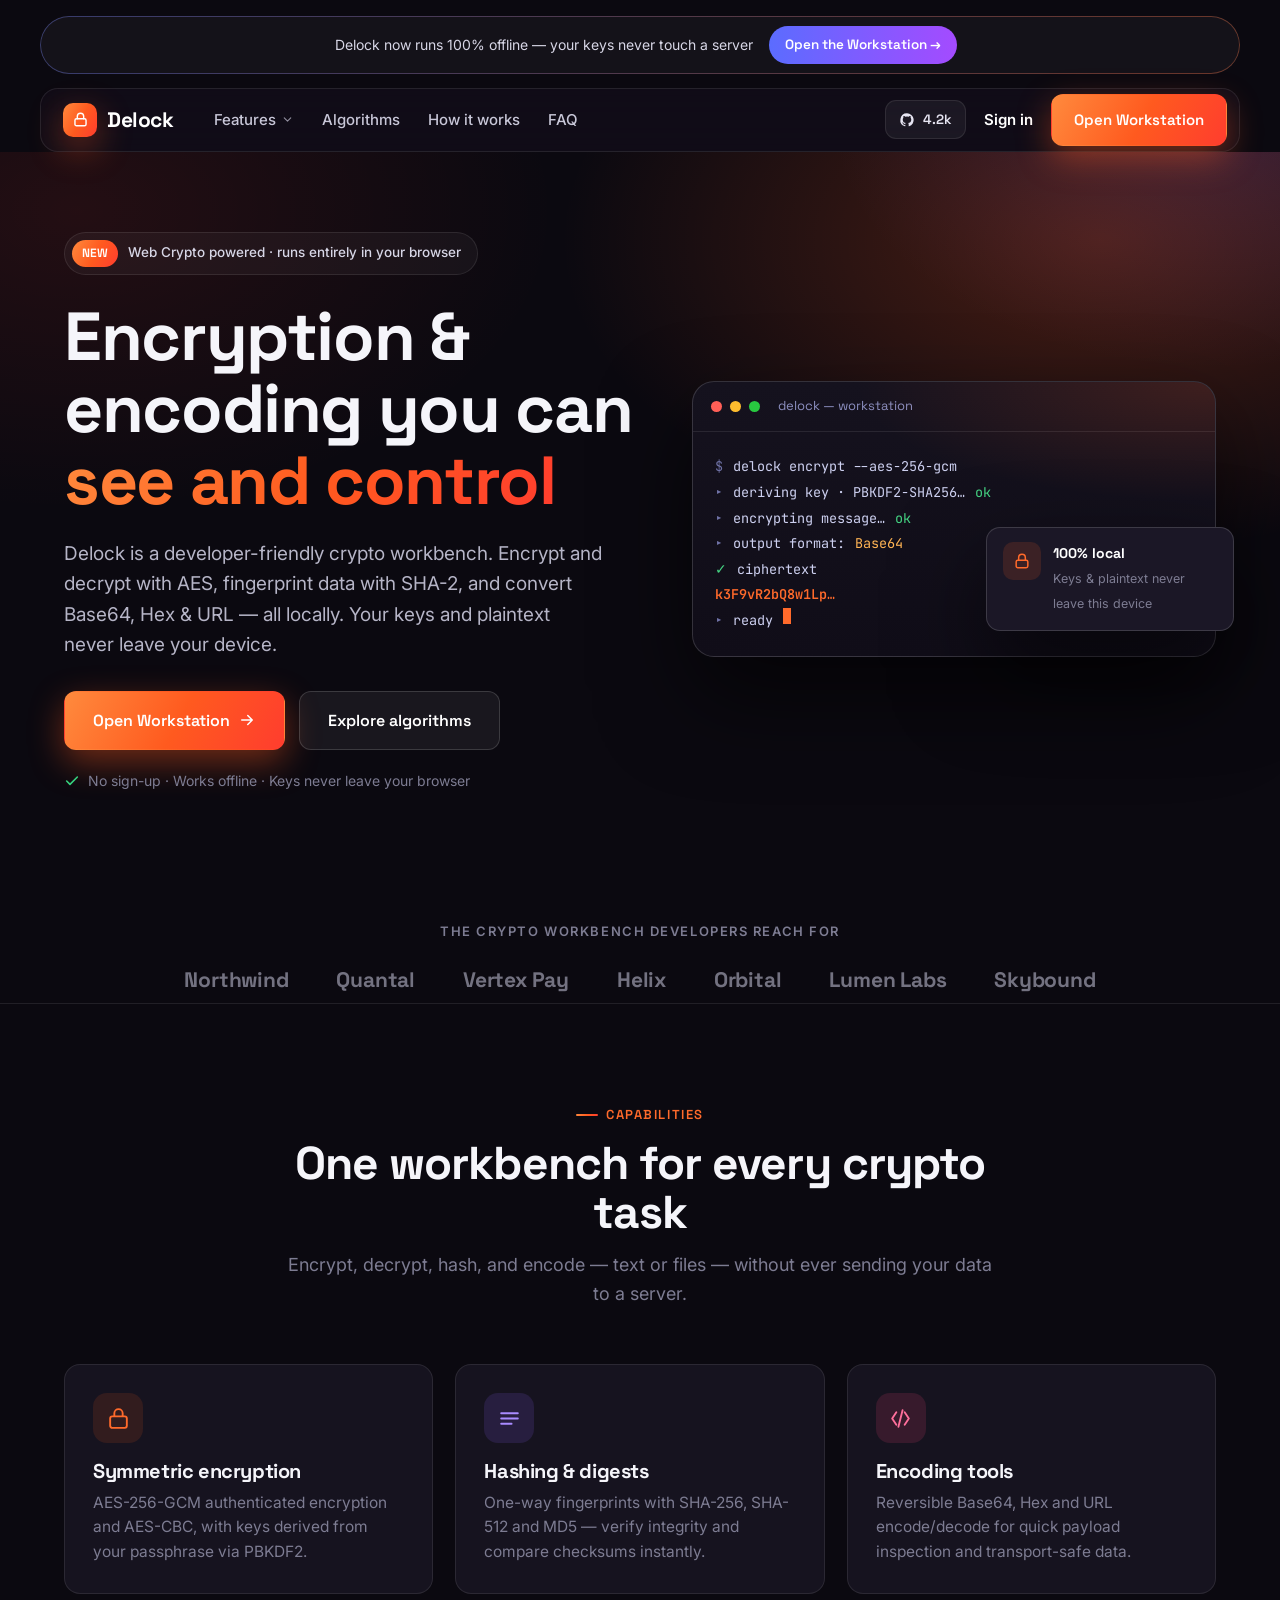
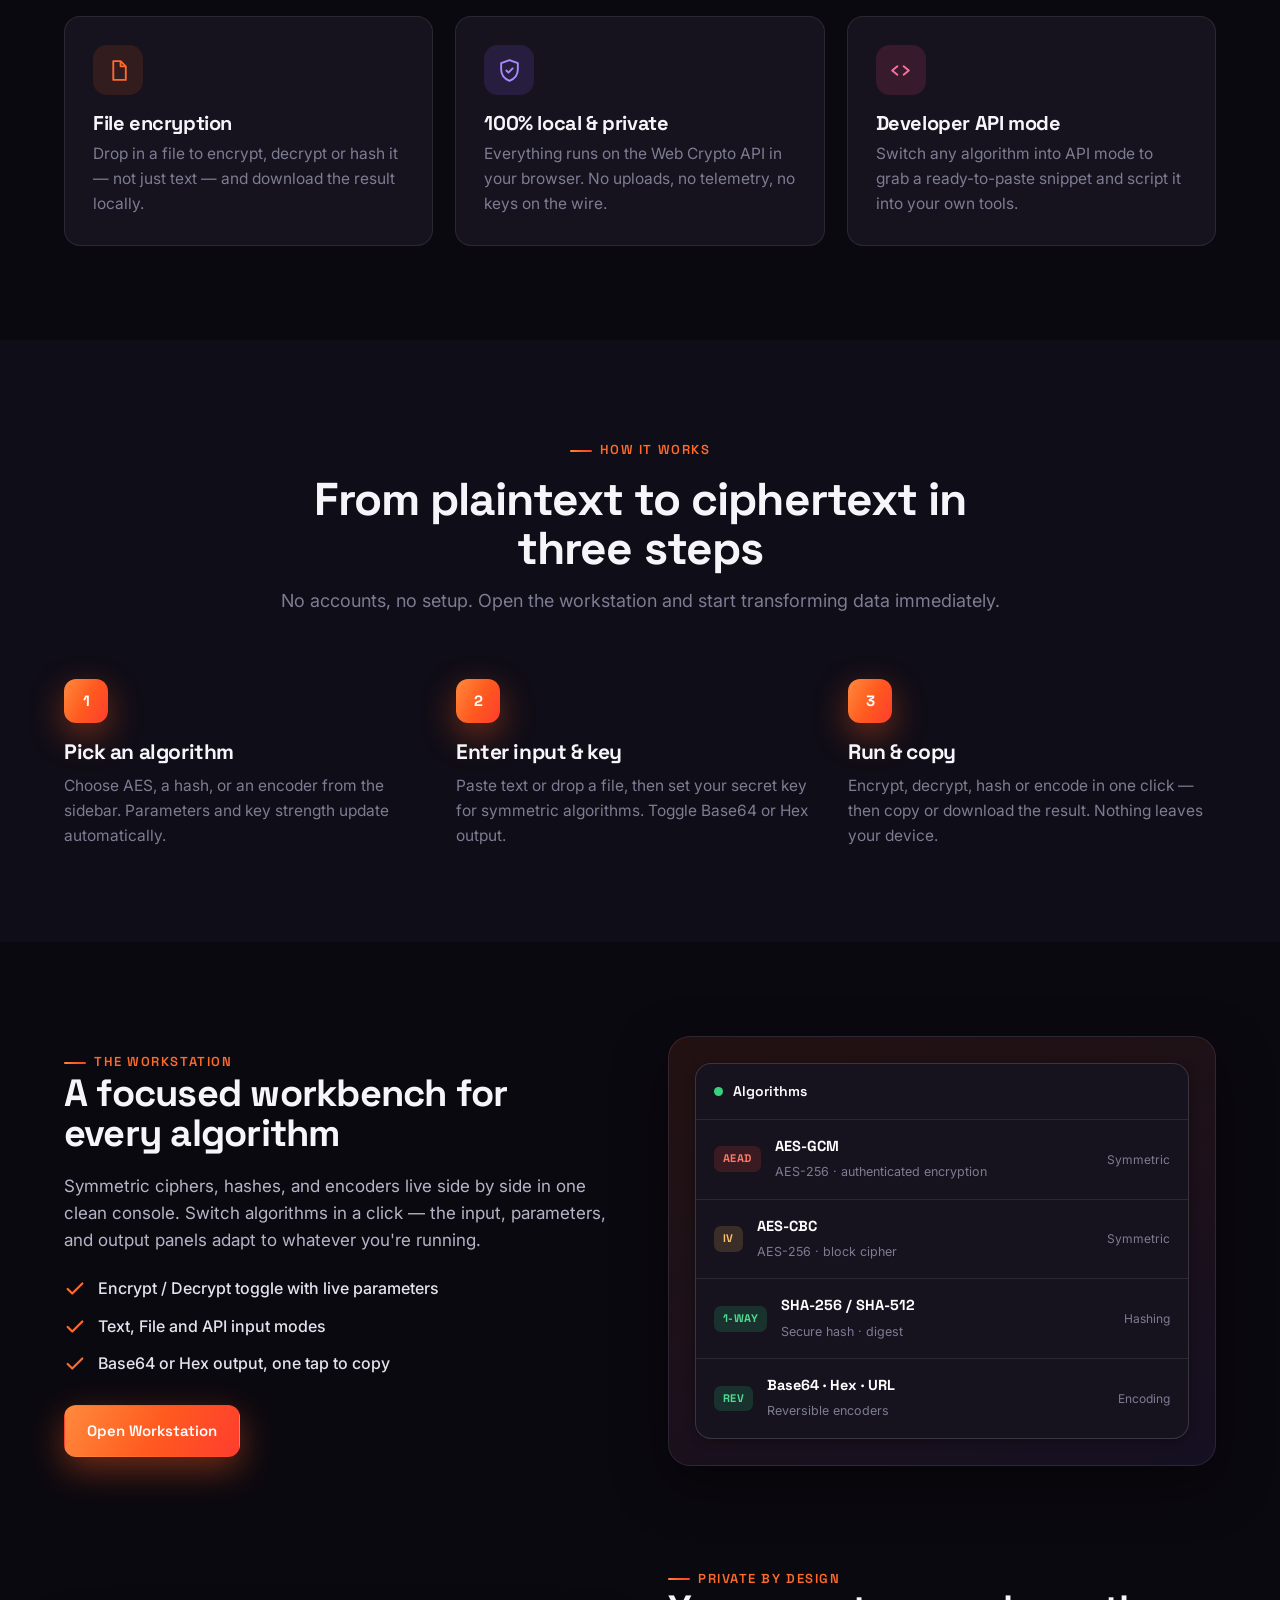
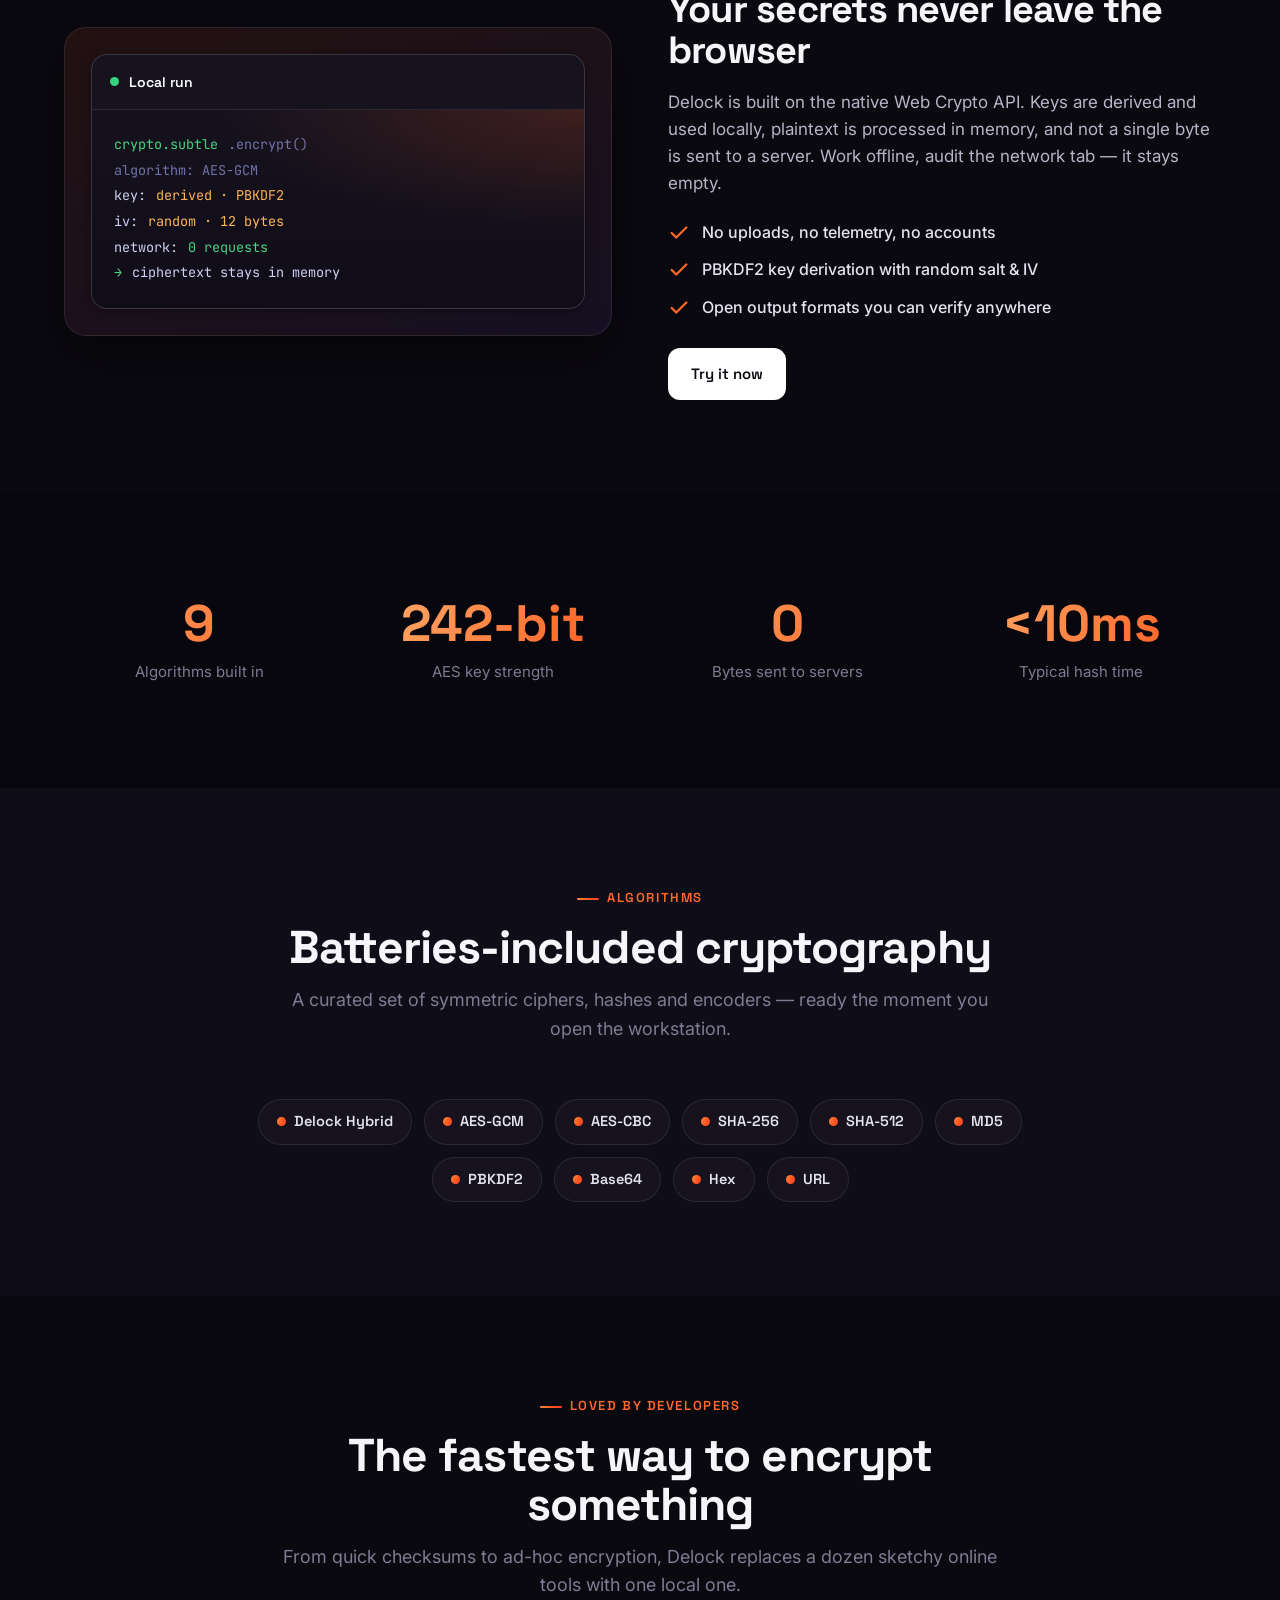
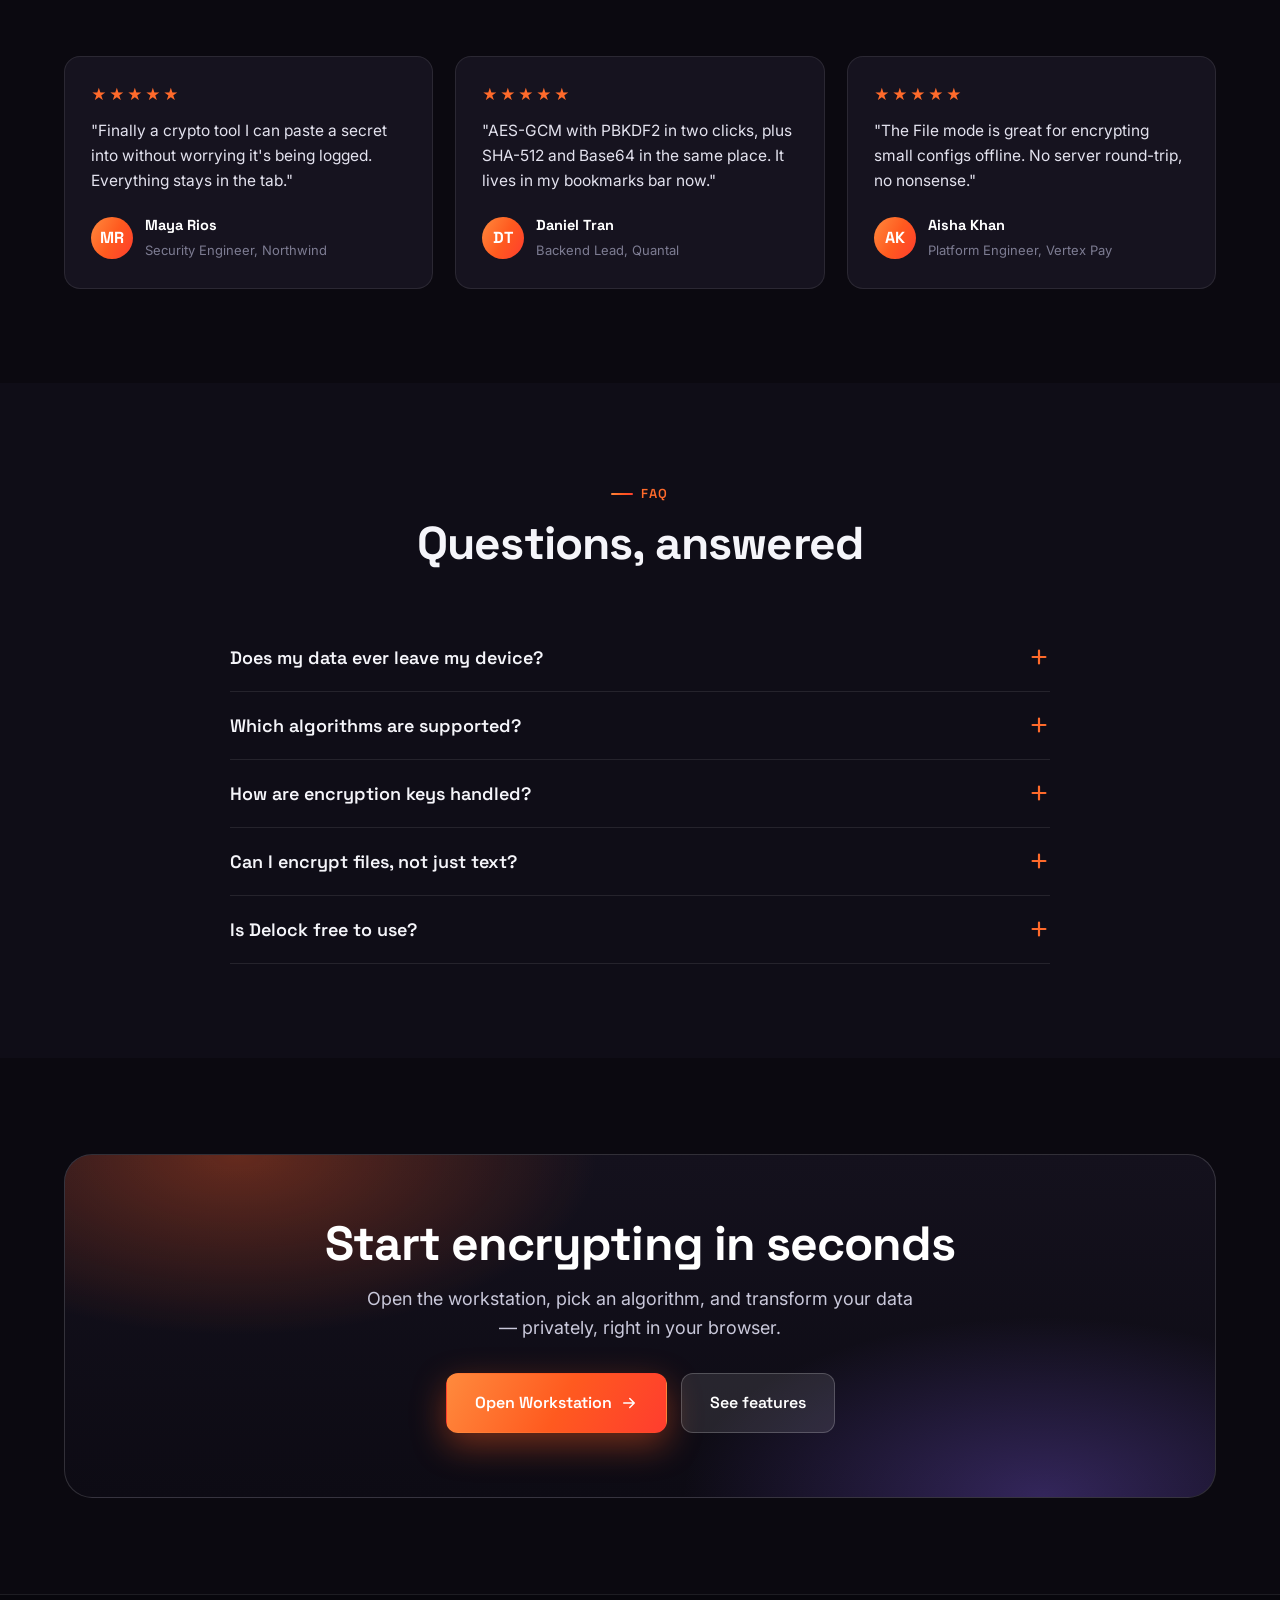
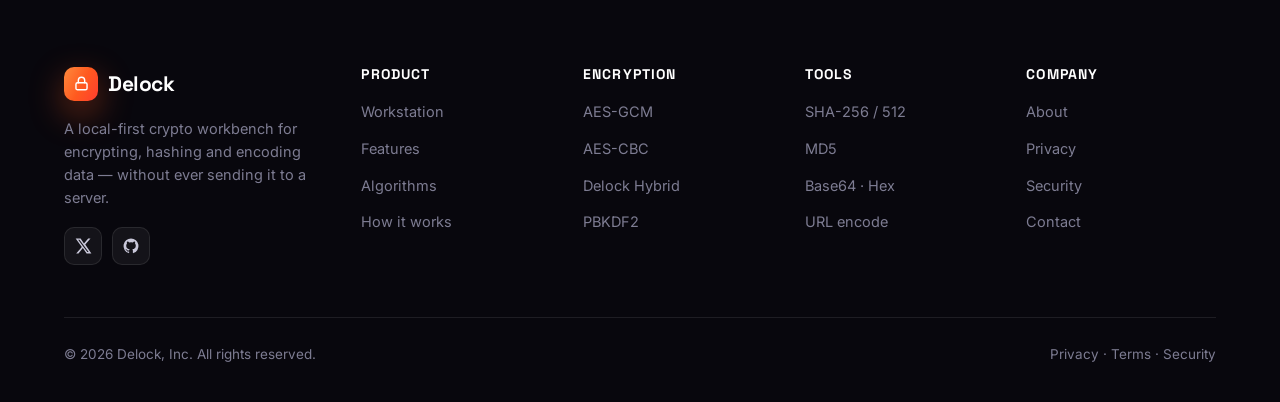
==== commit 2854c415: "Make mobile feel native/app-like - Workstation: fixed bottom tab bar (Algorithms / Console / Key) th" ====
--- a/index.html
+++ b/index.html
@@ -2,7 +2,10 @@
 <html lang="en">
 <head>
   <meta charset="UTF-8" />
-  <meta name="viewport" content="width=device-width, initial-scale=1.0" />
+  <meta name="viewport" content="width=device-width, initial-scale=1.0, viewport-fit=cover" />
+  <meta name="theme-color" content="#0b0910" />
+  <meta name="apple-mobile-web-app-capable" content="yes" />
+  <meta name="apple-mobile-web-app-status-bar-style" content="black-translucent" />
   <title>Delock — Encrypt, Hash &amp; Encode in Your Browser</title>
   <meta name="description" content="Delock is a local-first crypto workbench: encrypt and decrypt with AES-GCM/CBC, hash with SHA-256/512 and MD5, and convert Base64, Hex and URL — all in your browser. Keys never leave your device." />
   <link rel="preconnect" href="https://fonts.googleapis.com" />
@@ -439,6 +442,12 @@
     </div>
   </footer>
 
+  <!-- App-style sticky CTA (mobile only) -->
+  <a href="workstation.html" class="mobile-cta">
+    Open Workstation
+    <svg viewBox="0 0 24 24" fill="none"><path d="M5 12h14M13 6l6 6-6 6" stroke="currentColor" stroke-width="2" stroke-linecap="round" stroke-linejoin="round"/></svg>
+  </a>
+
   <script src="js/main.js"></script>
 </body>
 </html>
--- a/css/styles.css
+++ b/css/styles.css
@@ -39,8 +39,14 @@
   --font-body: "Inter", system-ui, -apple-system, sans-serif;
 }
 
-* { box-sizing: border-box; }
-html { scroll-behavior: smooth; }
+* { box-sizing: border-box; -webkit-tap-highlight-color: transparent; }
+html { scroll-behavior: smooth; -webkit-text-size-adjust: 100%; }
+
+/* Tactile press feedback on touch */
+.btn:active { transform: translateY(0) scale(.97); }
+
+/* App-style sticky CTA — mobile only (shown via media query) */
+.mobile-cta { display: none; }
 
 body {
   margin: 0;
@@ -714,6 +720,7 @@
 
 /* ---------------------------- Responsive ---------------------------- */
 @media (max-width: 960px) {
+  .container { padding: 0 20px; }
   .hero-grid, .split, .split.reverse .split-media { grid-template-columns: 1fr; }
   .split.reverse .split-media { order: 0; }
   .feature-grid, .steps, .pricing-grid, .quote-grid { grid-template-columns: 1fr; }
@@ -723,16 +730,55 @@
   .nav-toggle { display: grid; place-items: center; }
   .nav.open .nav-links {
     display: flex; flex-direction: column; align-items: stretch;
-    position: absolute; top: 72px; left: 24px; right: 24px;
+    position: absolute; top: calc(100% + 6px); left: 0; right: 0;
     background: #15121f; border: 1px solid var(--line-2);
     padding: 12px; gap: 4px; border-radius: 16px; box-shadow: var(--shadow-md);
   }
-  .nav.open .nav-links a { padding: 12px 14px; }
+  .nav.open .nav-links a { padding: 13px 14px; font-size: 16px; }
+  .section { padding: 68px 0; }
+  .section-head { margin-bottom: 40px; }
+  .split + .split { margin-top: 64px; }
   .alert-card { position: static; width: auto; margin: 18px 0 0; }
 }
+/* App-style sticky CTA bar on phones */
+@media (max-width: 700px) {
+  .mobile-cta {
+    display: flex; align-items: center; justify-content: center; gap: 8px;
+    position: fixed; left: 14px; right: 14px;
+    bottom: calc(14px + env(safe-area-inset-bottom));
+    z-index: 45;
+    padding: 16px; border-radius: 16px;
+    background: var(--grad); color: #fff;
+    font-family: var(--font-display); font-weight: 700; font-size: 16px;
+    box-shadow: 0 14px 34px rgba(255, 90, 31, .5);
+  }
+  .mobile-cta svg { width: 19px; height: 19px; }
+  .mobile-cta:active { transform: scale(.98); }
+  body { padding-bottom: 86px; }            /* clear the fixed CTA */
+  .nav-actions .btn { display: none; }       /* CTA lives in the bottom bar now */
+  .nav { padding-top: calc(12px + env(safe-area-inset-top)); }
+}
+
 @media (max-width: 560px) {
-  .stats { grid-template-columns: 1fr 1fr; }
-  .footer-top { grid-template-columns: 1fr 1fr; }
-  .cta { padding: 48px 24px; }
-  .hero { padding: 48px 0 44px; }
-}
+  .container { padding: 0 16px; }
+  .nav { padding: 10px 14px 0; padding-top: calc(10px + env(safe-area-inset-top)); }
+  .nav-inner { height: 58px; padding: 0 8px 0 16px; gap: 14px; }
+  .brand { font-size: 19px; }
+  .nav-actions .btn { padding: 10px 14px; font-size: 14px; }
+  .hero { padding: 34px 0 40px; }
+  .hero h1 { font-size: clamp(30px, 8vw, 44px); }
+  .hero .lead { font-size: 17px; }
+  .hero-cta { gap: 10px; }
+  .hero-cta .btn, .cta-actions .btn { flex: 1 1 100%; }
+  .badge-pill { font-size: 12.5px; }
+  .stats { grid-template-columns: 1fr 1fr; gap: 16px; }
+  .footer-top { grid-template-columns: 1fr 1fr; gap: 26px; }
+  .cta { padding: 44px 22px; }
+  .section { padding: 56px 0; }
+  .quote-grid, .feature-grid, .steps { gap: 16px; }
+}
+@media (max-width: 380px) {
+  .nav-actions .btn { padding: 9px 12px; }
+  .brand .logo-mark { width: 30px; height: 30px; }
+  .stats { grid-template-columns: 1fr; }
+}
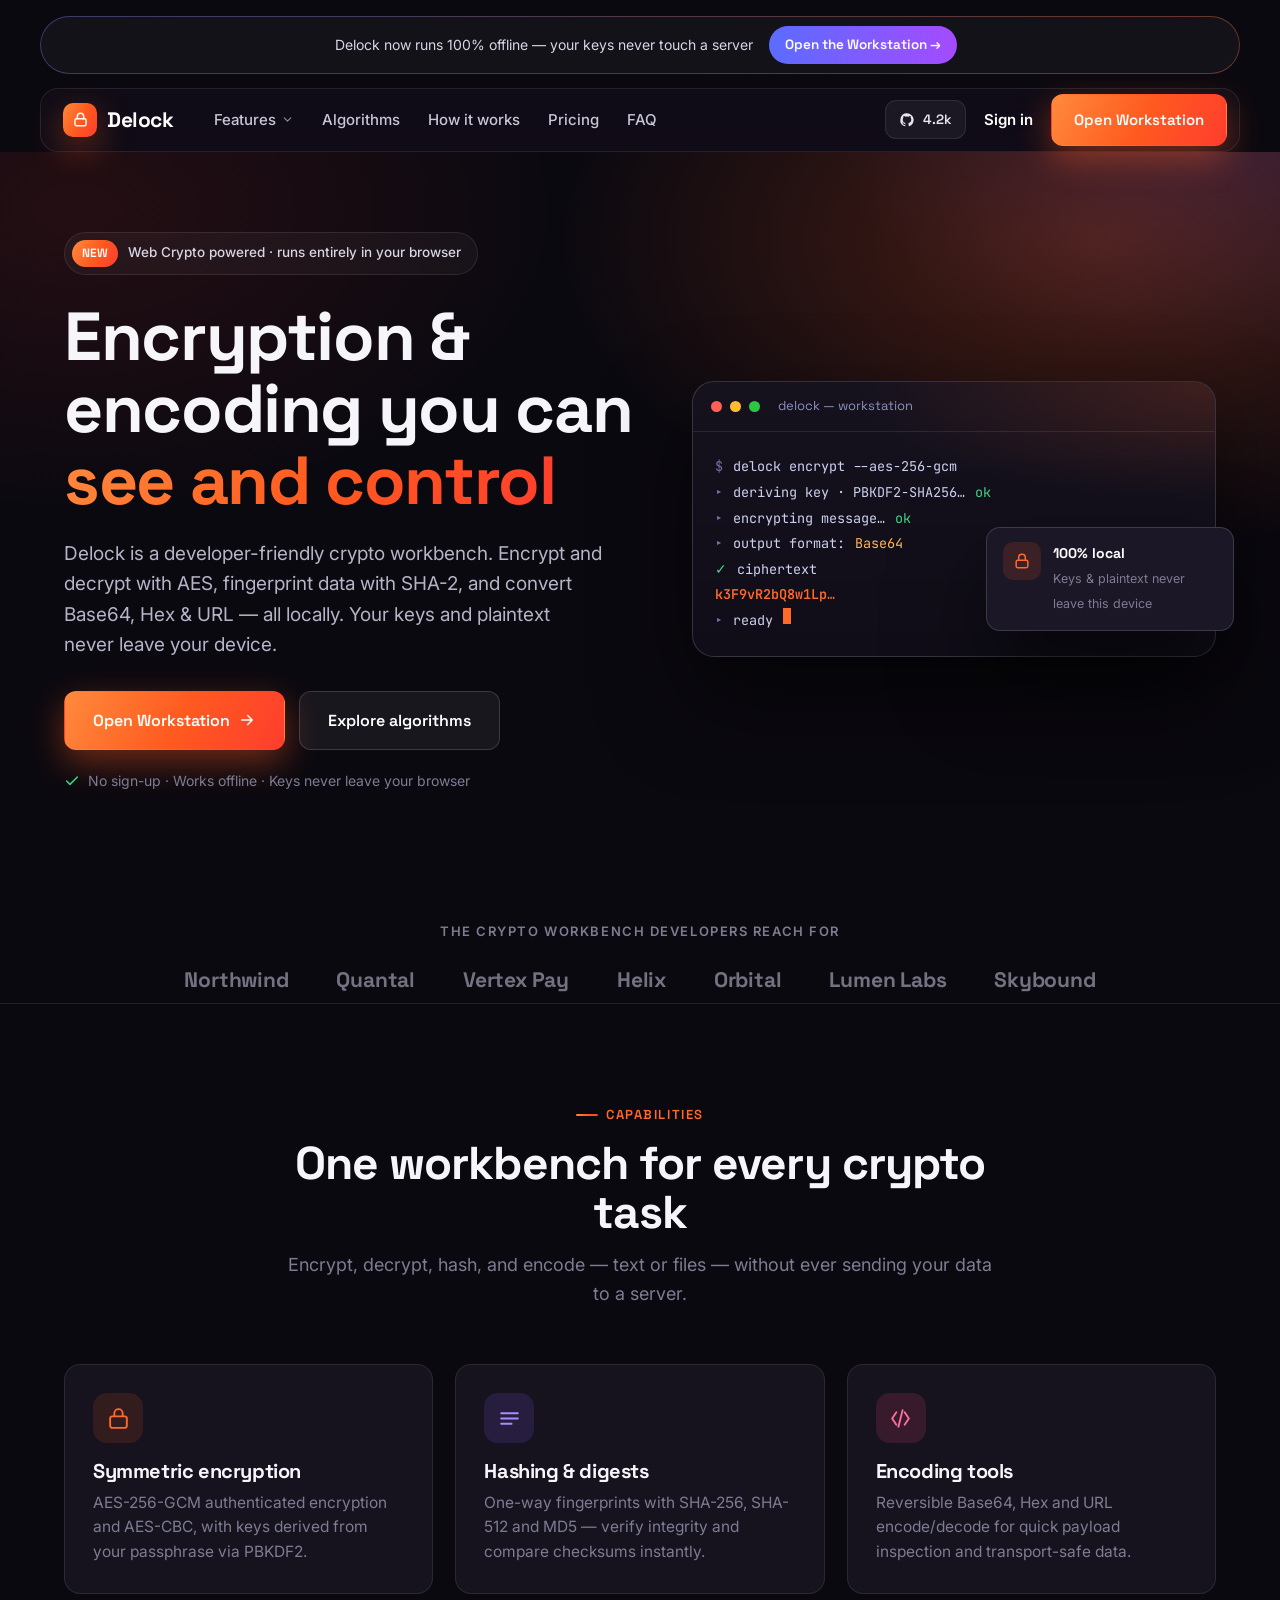
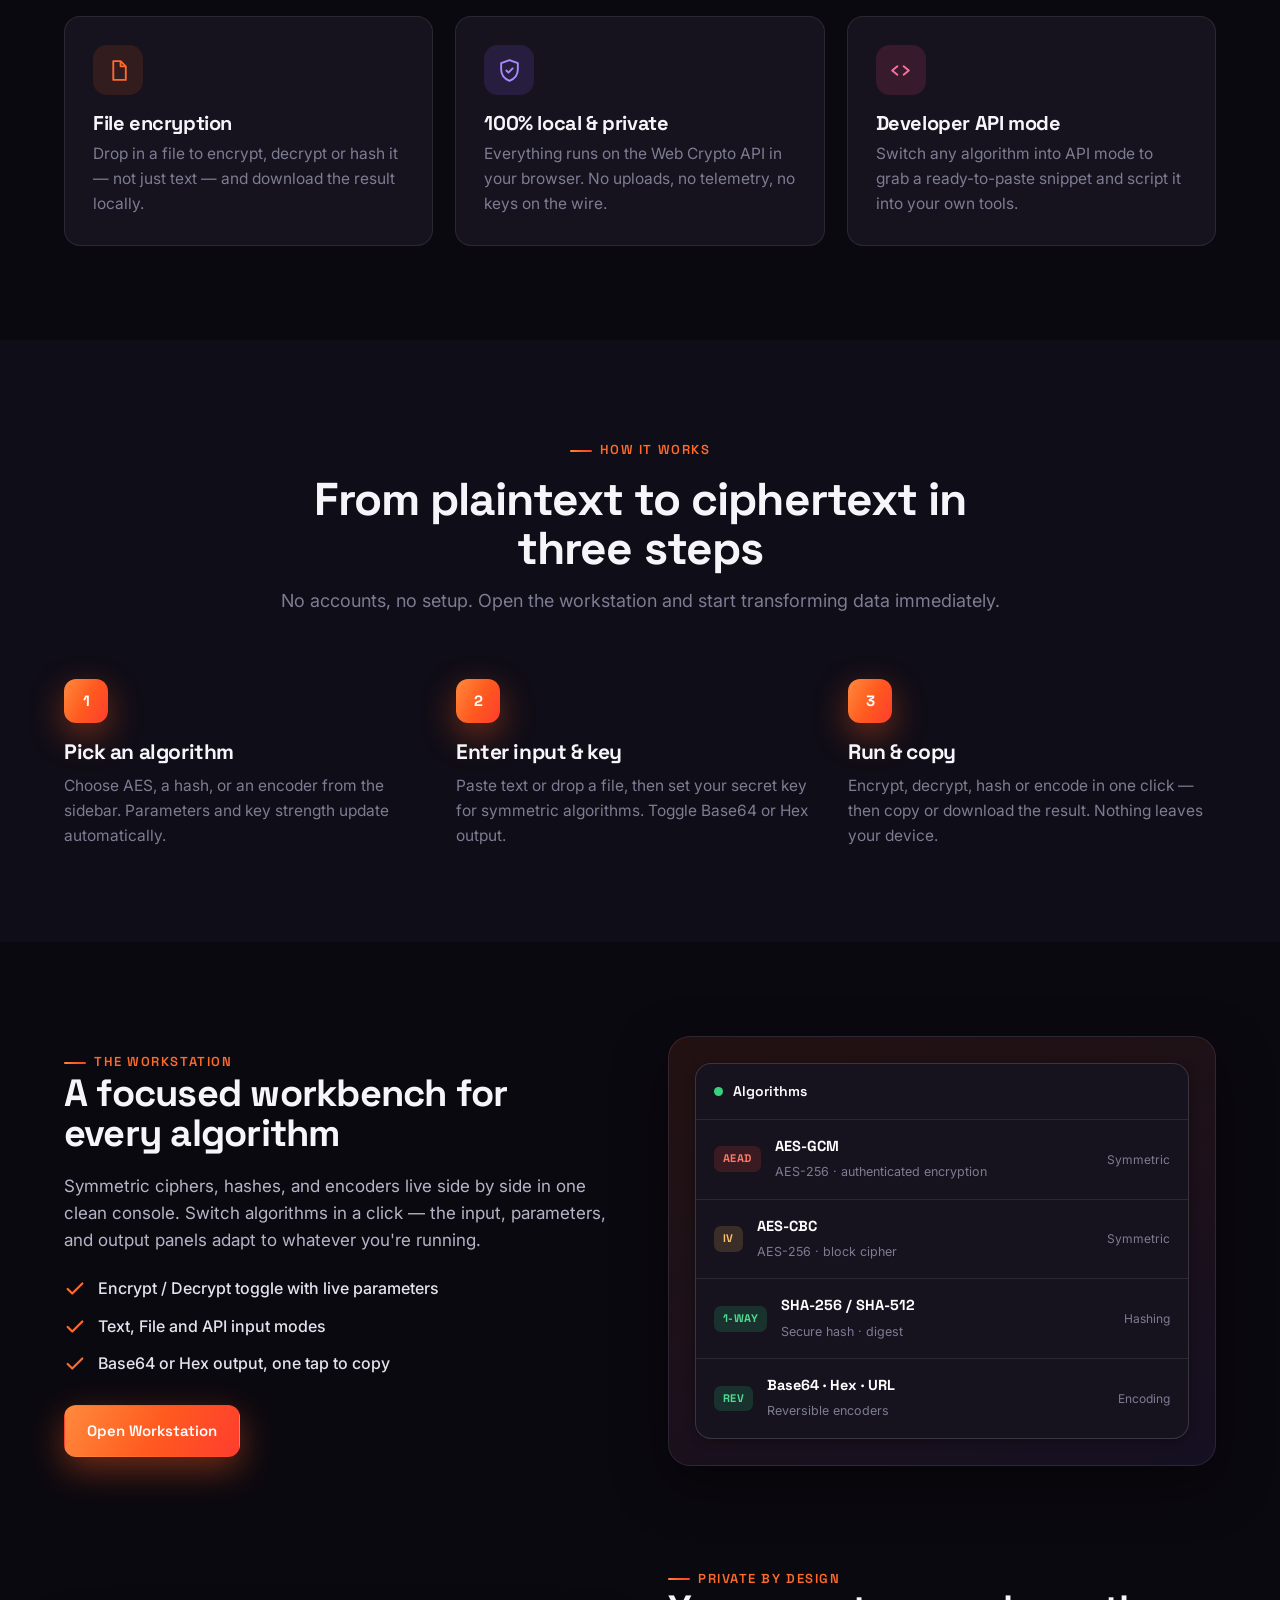
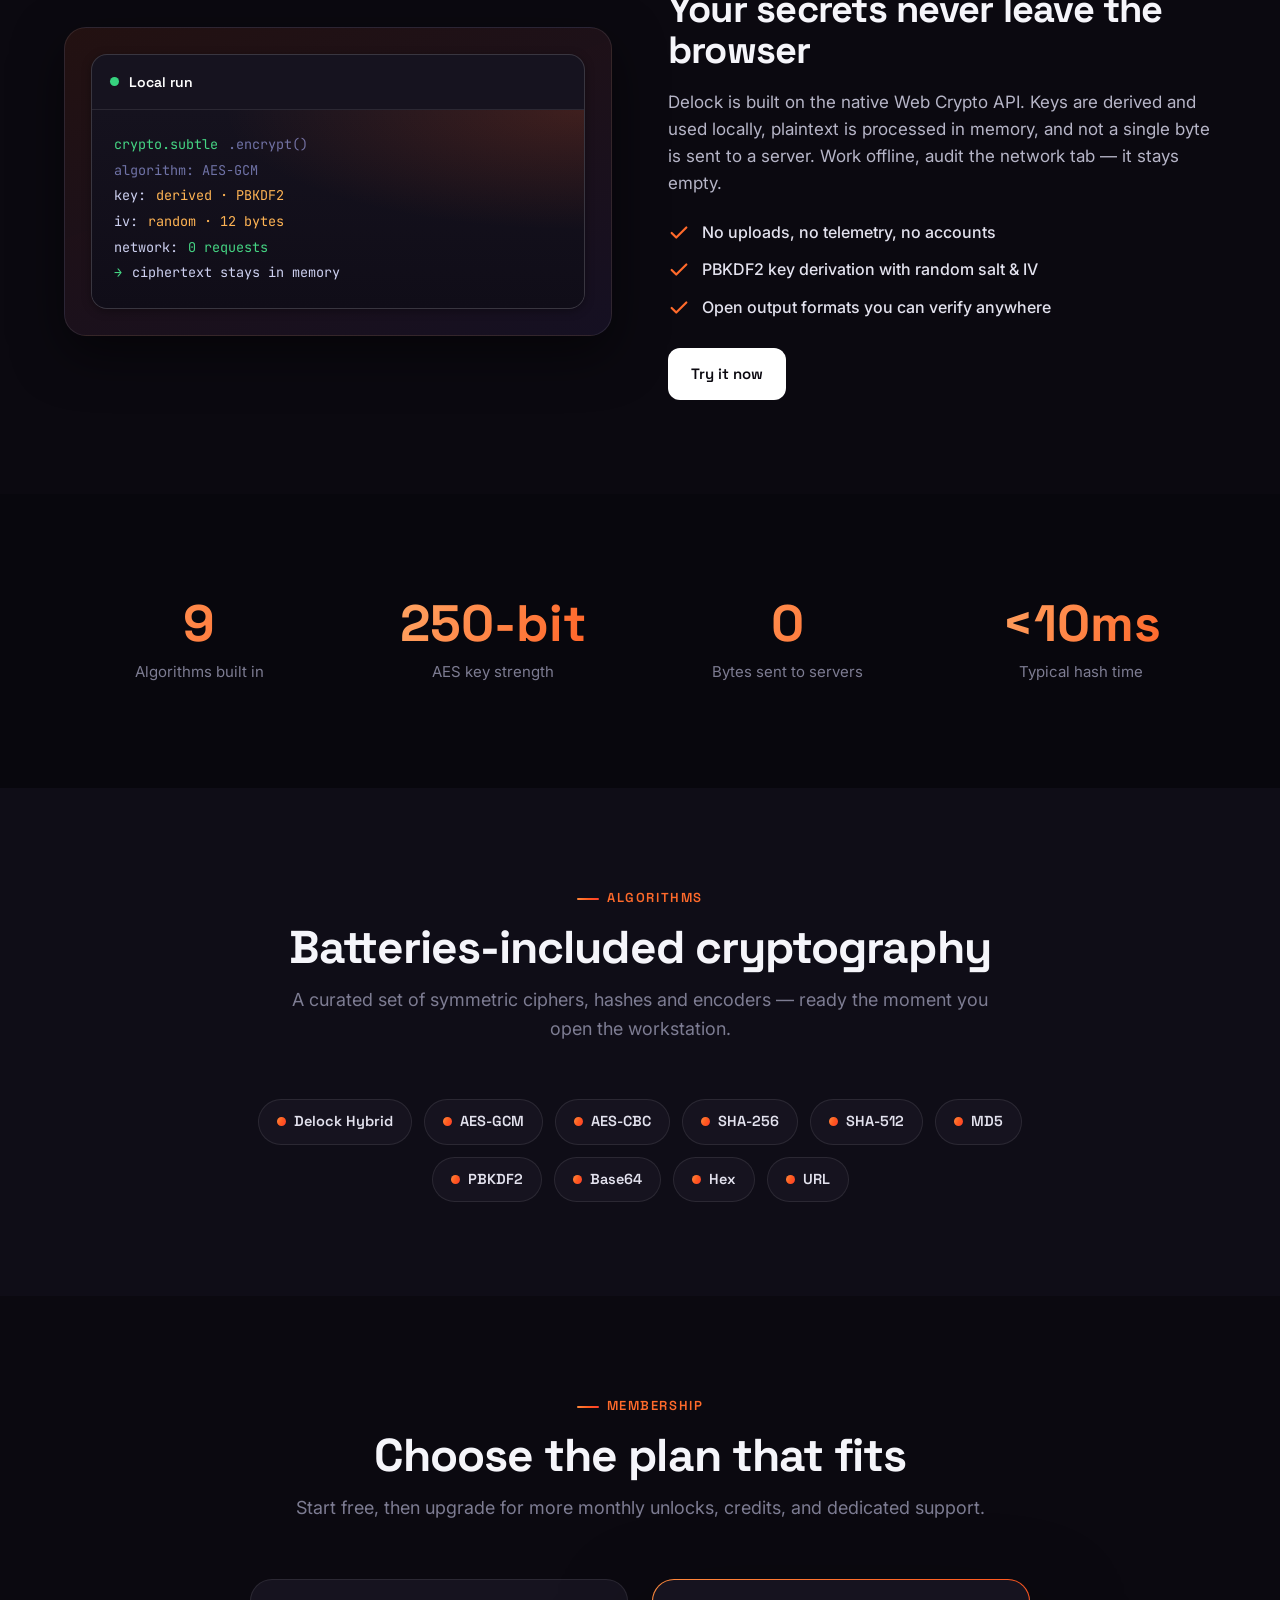
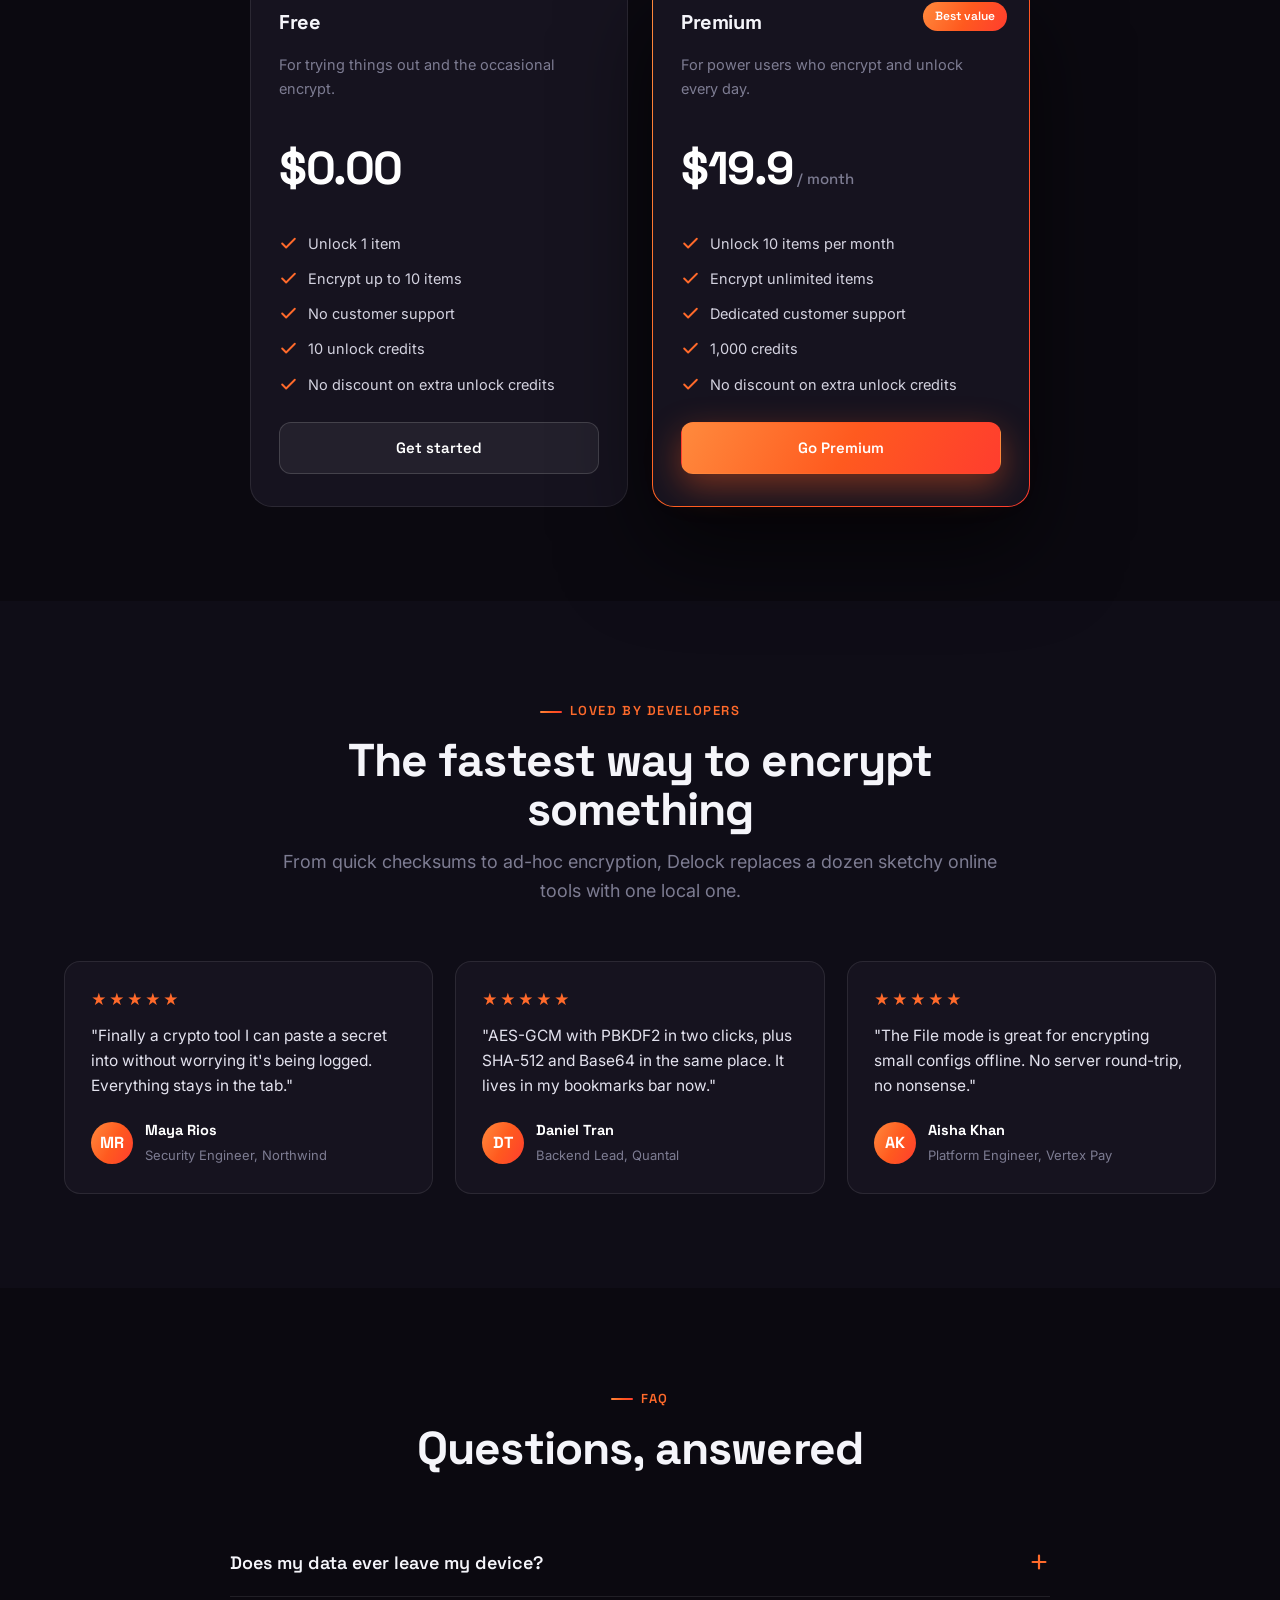
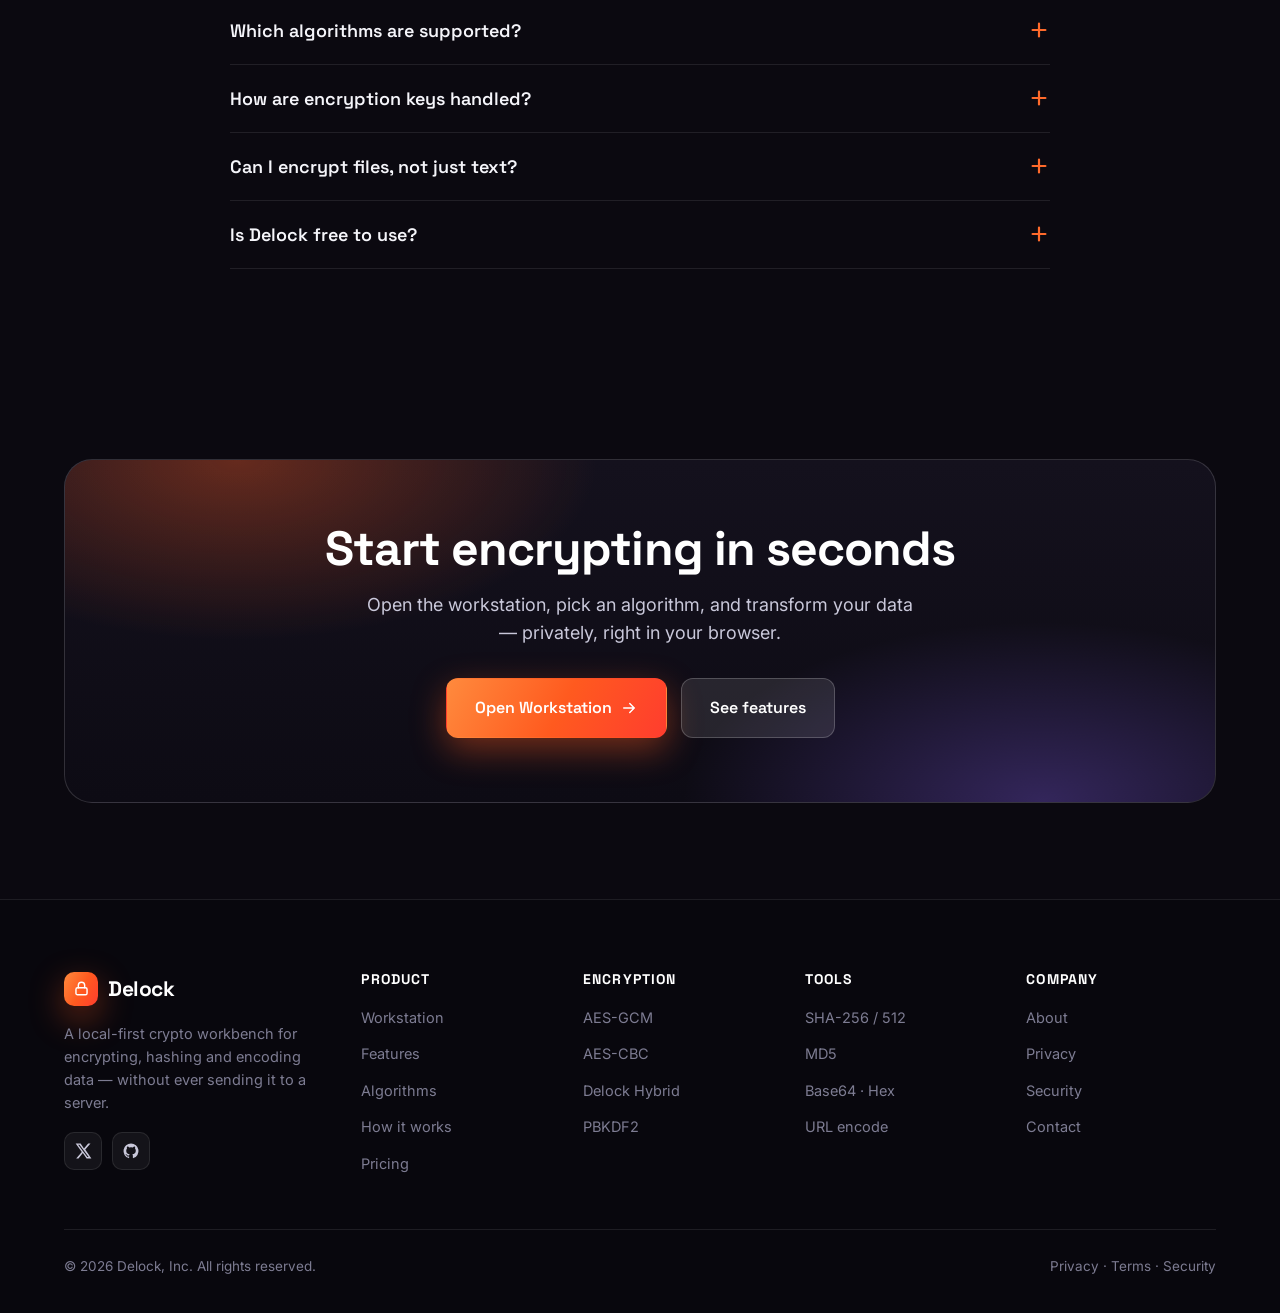
==== commit a0627772: "Restructure mobile tabs (Encrypt/Decrypt/More) + add membership pricing - Bottom tabs are now Encryp" ====
--- a/index.html
+++ b/index.html
@@ -37,6 +37,7 @@
         <li><a href="#features">Features <svg viewBox="0 0 24 24" fill="none"><path d="M6 9l6 6 6-6" stroke="currentColor" stroke-width="2" stroke-linecap="round" stroke-linejoin="round"/></svg></a></li>
         <li><a href="#algorithms">Algorithms</a></li>
         <li><a href="#how">How it works</a></li>
+        <li><a href="#pricing">Pricing</a></li>
         <li><a href="#faq">FAQ</a></li>
       </ul>
       <div class="nav-actions">
@@ -303,8 +304,48 @@
       </div>
     </section>
 
+    <!-- ========================= PRICING ========================= -->
+    <section class="section" id="pricing">
+      <div class="container">
+        <div class="section-head reveal">
+          <span class="eyebrow">Membership</span>
+          <h2>Choose the plan that fits</h2>
+          <p>Start free, then upgrade for more monthly unlocks, credits, and dedicated support.</p>
+        </div>
+        <div class="pricing-grid duo">
+          <div class="price-card reveal">
+            <h3>Free</h3>
+            <p class="desc">For trying things out and the occasional encrypt.</p>
+            <div class="amount"><span class="n">$0.00</span></div>
+            <ul>
+              <li><svg viewBox="0 0 24 24" fill="none"><path d="M20 6L9 17l-5-5" stroke="currentColor" stroke-width="2.4" stroke-linecap="round" stroke-linejoin="round"/></svg> Unlock 1 item</li>
+              <li><svg viewBox="0 0 24 24" fill="none"><path d="M20 6L9 17l-5-5" stroke="currentColor" stroke-width="2.4" stroke-linecap="round" stroke-linejoin="round"/></svg> Encrypt up to 10 items</li>
+              <li><svg viewBox="0 0 24 24" fill="none"><path d="M20 6L9 17l-5-5" stroke="currentColor" stroke-width="2.4" stroke-linecap="round" stroke-linejoin="round"/></svg> No customer support</li>
+              <li><svg viewBox="0 0 24 24" fill="none"><path d="M20 6L9 17l-5-5" stroke="currentColor" stroke-width="2.4" stroke-linecap="round" stroke-linejoin="round"/></svg> 10 unlock credits</li>
+              <li><svg viewBox="0 0 24 24" fill="none"><path d="M20 6L9 17l-5-5" stroke="currentColor" stroke-width="2.4" stroke-linecap="round" stroke-linejoin="round"/></svg> No discount on extra unlock credits</li>
+            </ul>
+            <a href="workstation.html" class="btn btn-ghost">Get started</a>
+          </div>
+          <div class="price-card popular reveal">
+            <span class="tag-pop">Best value</span>
+            <h3>Premium</h3>
+            <p class="desc">For power users who encrypt and unlock every day.</p>
+            <div class="amount"><span class="n">$19.9</span> <span class="per">/ month</span></div>
+            <ul>
+              <li><svg viewBox="0 0 24 24" fill="none"><path d="M20 6L9 17l-5-5" stroke="currentColor" stroke-width="2.4" stroke-linecap="round" stroke-linejoin="round"/></svg> Unlock 10 items per month</li>
+              <li><svg viewBox="0 0 24 24" fill="none"><path d="M20 6L9 17l-5-5" stroke="currentColor" stroke-width="2.4" stroke-linecap="round" stroke-linejoin="round"/></svg> Encrypt unlimited items</li>
+              <li><svg viewBox="0 0 24 24" fill="none"><path d="M20 6L9 17l-5-5" stroke="currentColor" stroke-width="2.4" stroke-linecap="round" stroke-linejoin="round"/></svg> Dedicated customer support</li>
+              <li><svg viewBox="0 0 24 24" fill="none"><path d="M20 6L9 17l-5-5" stroke="currentColor" stroke-width="2.4" stroke-linecap="round" stroke-linejoin="round"/></svg> 1,000 credits</li>
+              <li><svg viewBox="0 0 24 24" fill="none"><path d="M20 6L9 17l-5-5" stroke="currentColor" stroke-width="2.4" stroke-linecap="round" stroke-linejoin="round"/></svg> No discount on extra unlock credits</li>
+            </ul>
+            <a href="#" class="btn btn-grad">Go Premium</a>
+          </div>
+        </div>
+      </div>
+    </section>
+
     <!-- ========================= TESTIMONIALS ========================= -->
-    <section class="section">
+    <section class="section alt">
       <div class="container">
         <div class="section-head reveal">
           <span class="eyebrow">Loved by developers</span>
@@ -332,7 +373,7 @@
     </section>
 
     <!-- ========================= FAQ ========================= -->
-    <section class="section alt" id="faq">
+    <section class="section" id="faq">
       <div class="container">
         <div class="section-head reveal">
           <span class="eyebrow">FAQ</span>
@@ -405,6 +446,7 @@
             <li><a href="#features">Features</a></li>
             <li><a href="#algorithms">Algorithms</a></li>
             <li><a href="#how">How it works</a></li>
+            <li><a href="#pricing">Pricing</a></li>
           </ul>
         </div>
         <div>
--- a/css/styles.css
+++ b/css/styles.css
@@ -599,6 +599,10 @@
   grid-template-columns: repeat(3, 1fr);
   gap: 24px;
   align-items: stretch;
+}
+/* two-plan membership layout (applied above the mobile single-column rule) */
+@media (min-width: 720px) {
+  .pricing-grid.duo { grid-template-columns: repeat(2, 1fr); max-width: 780px; margin: 0 auto; }
 }
 .price-card {
   background: var(--surface);
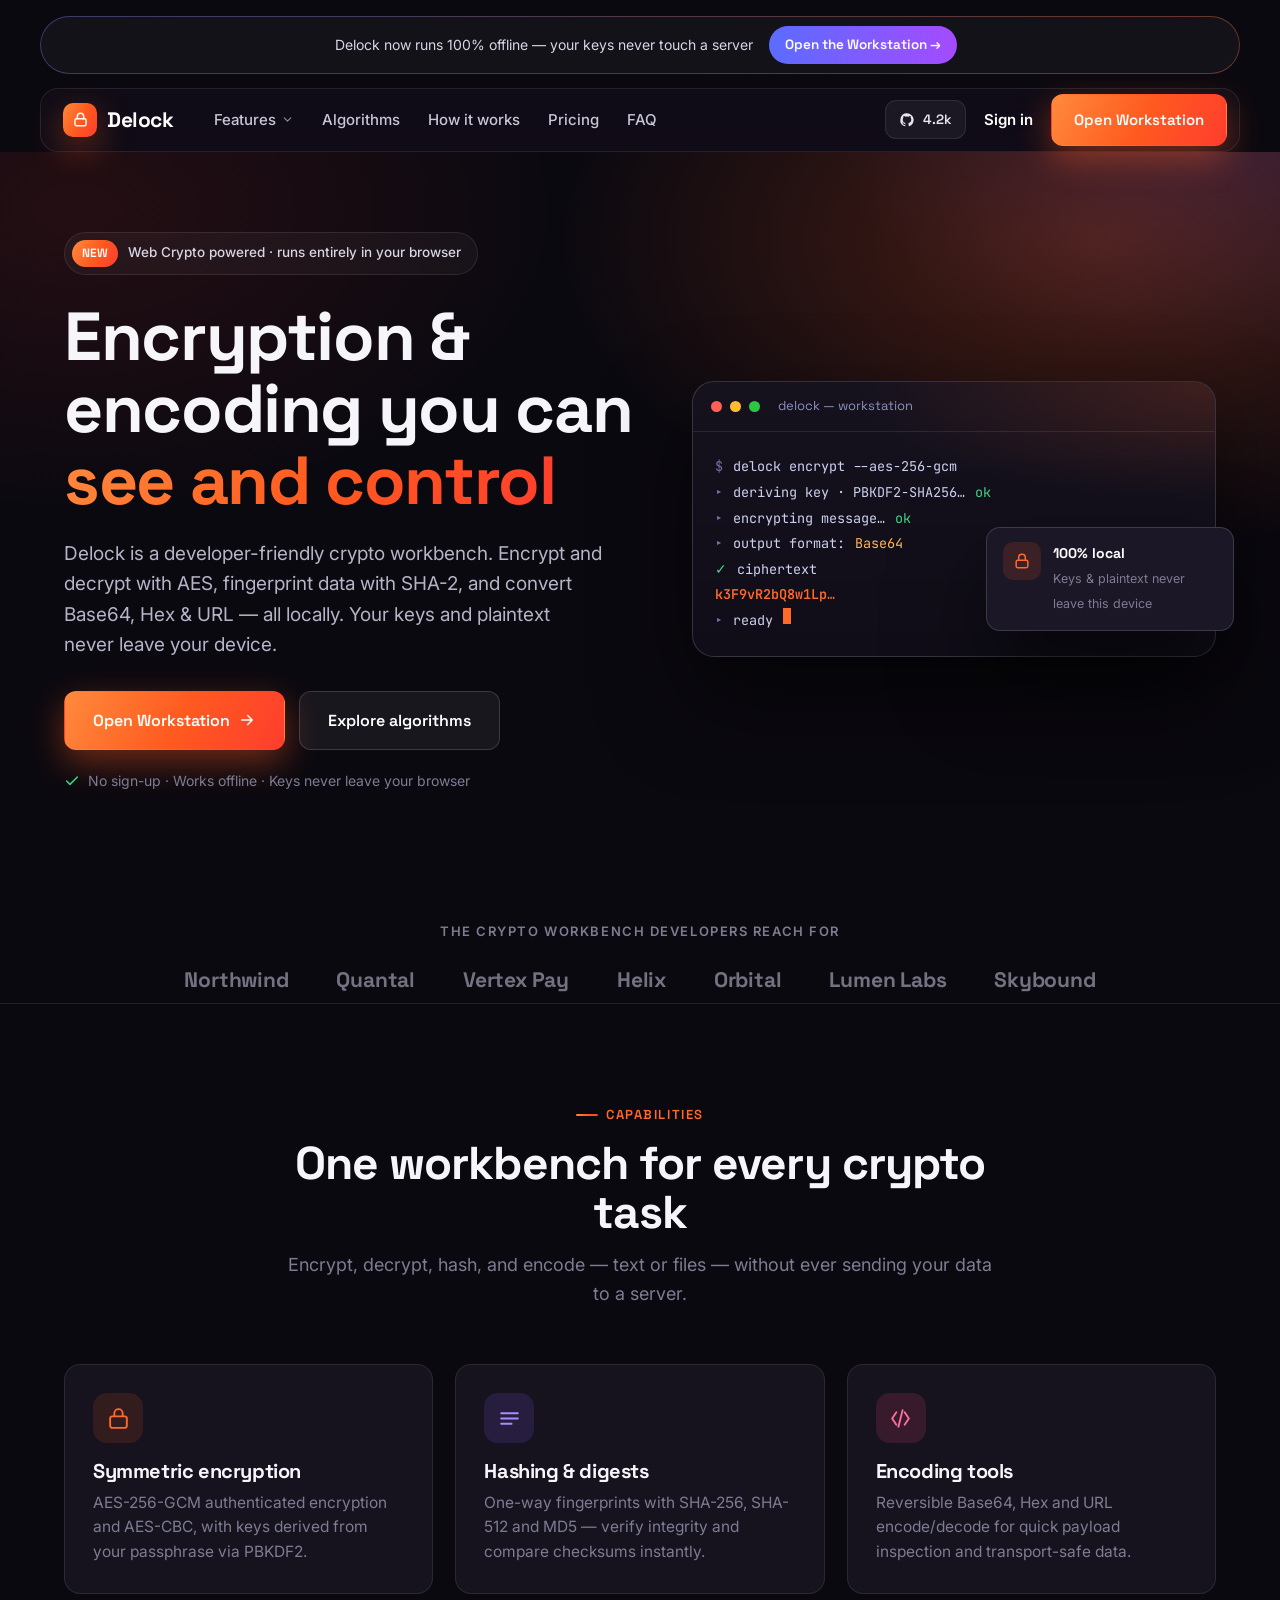
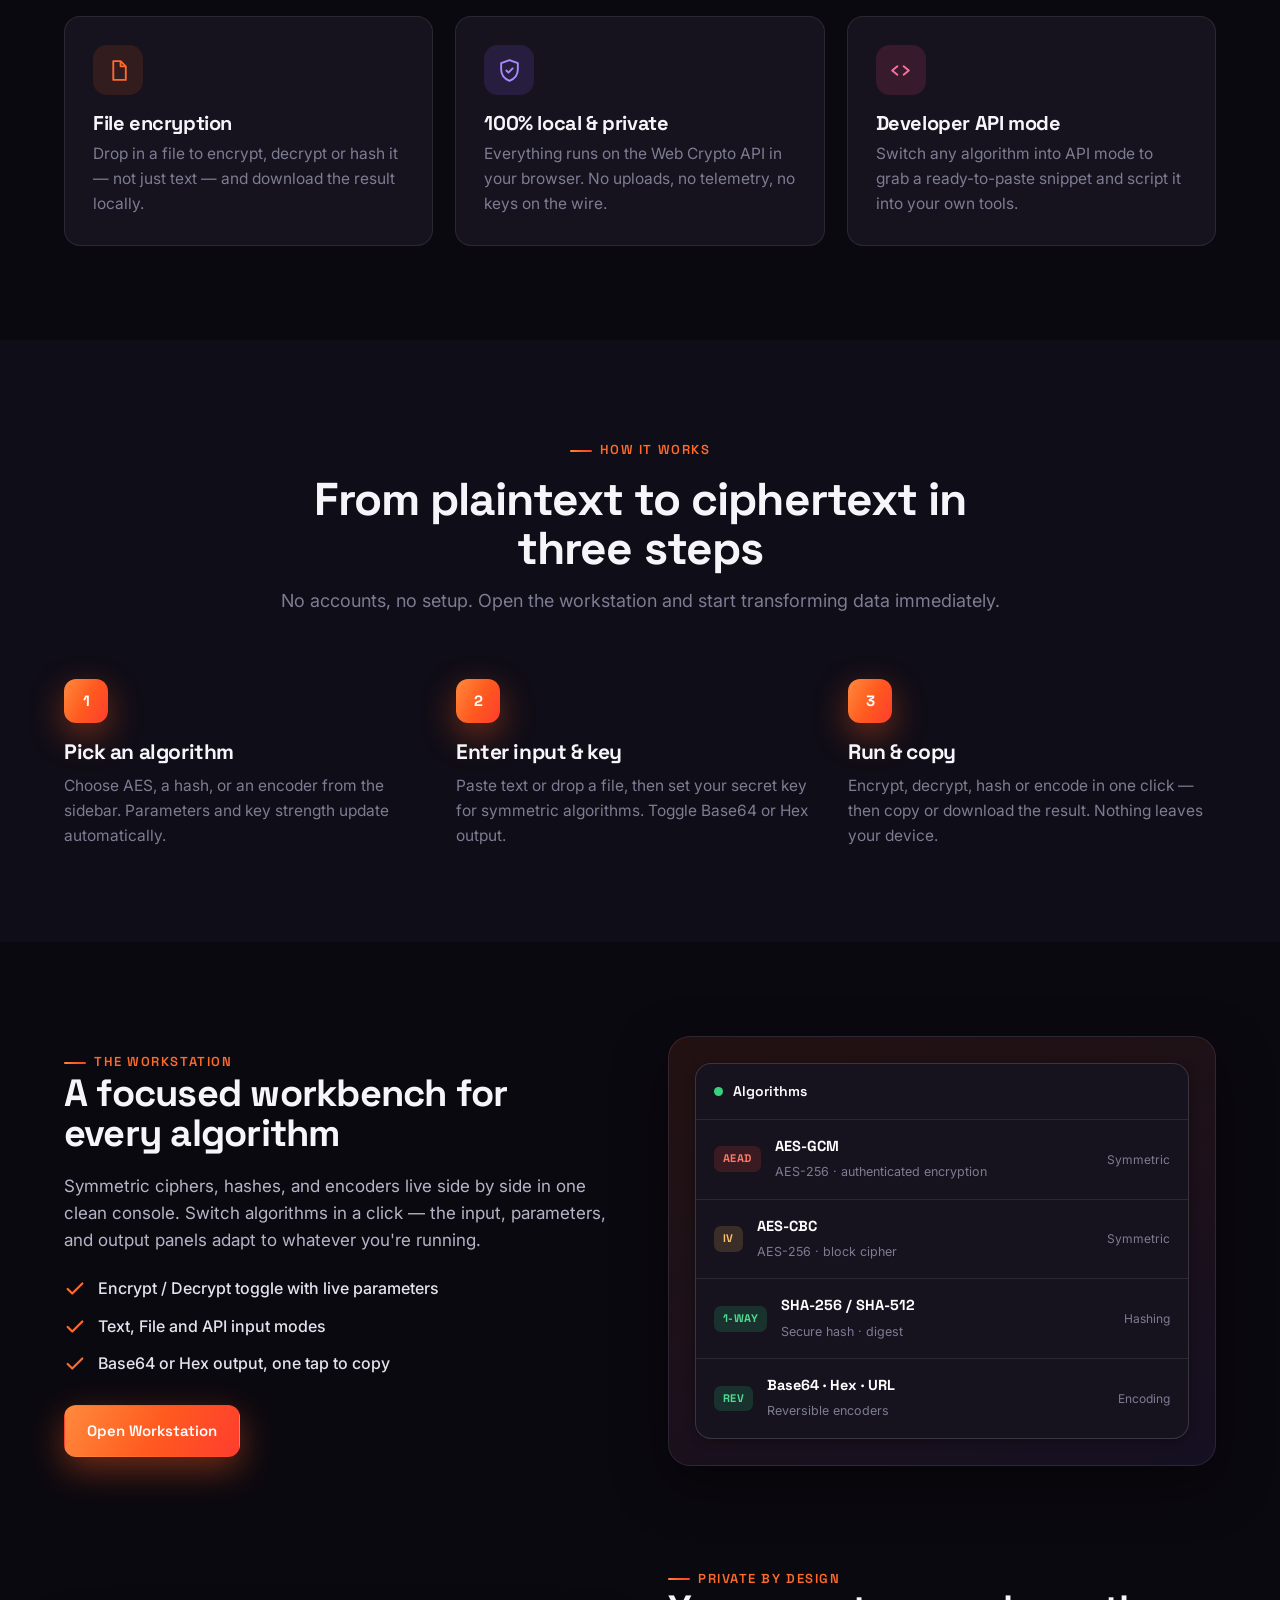
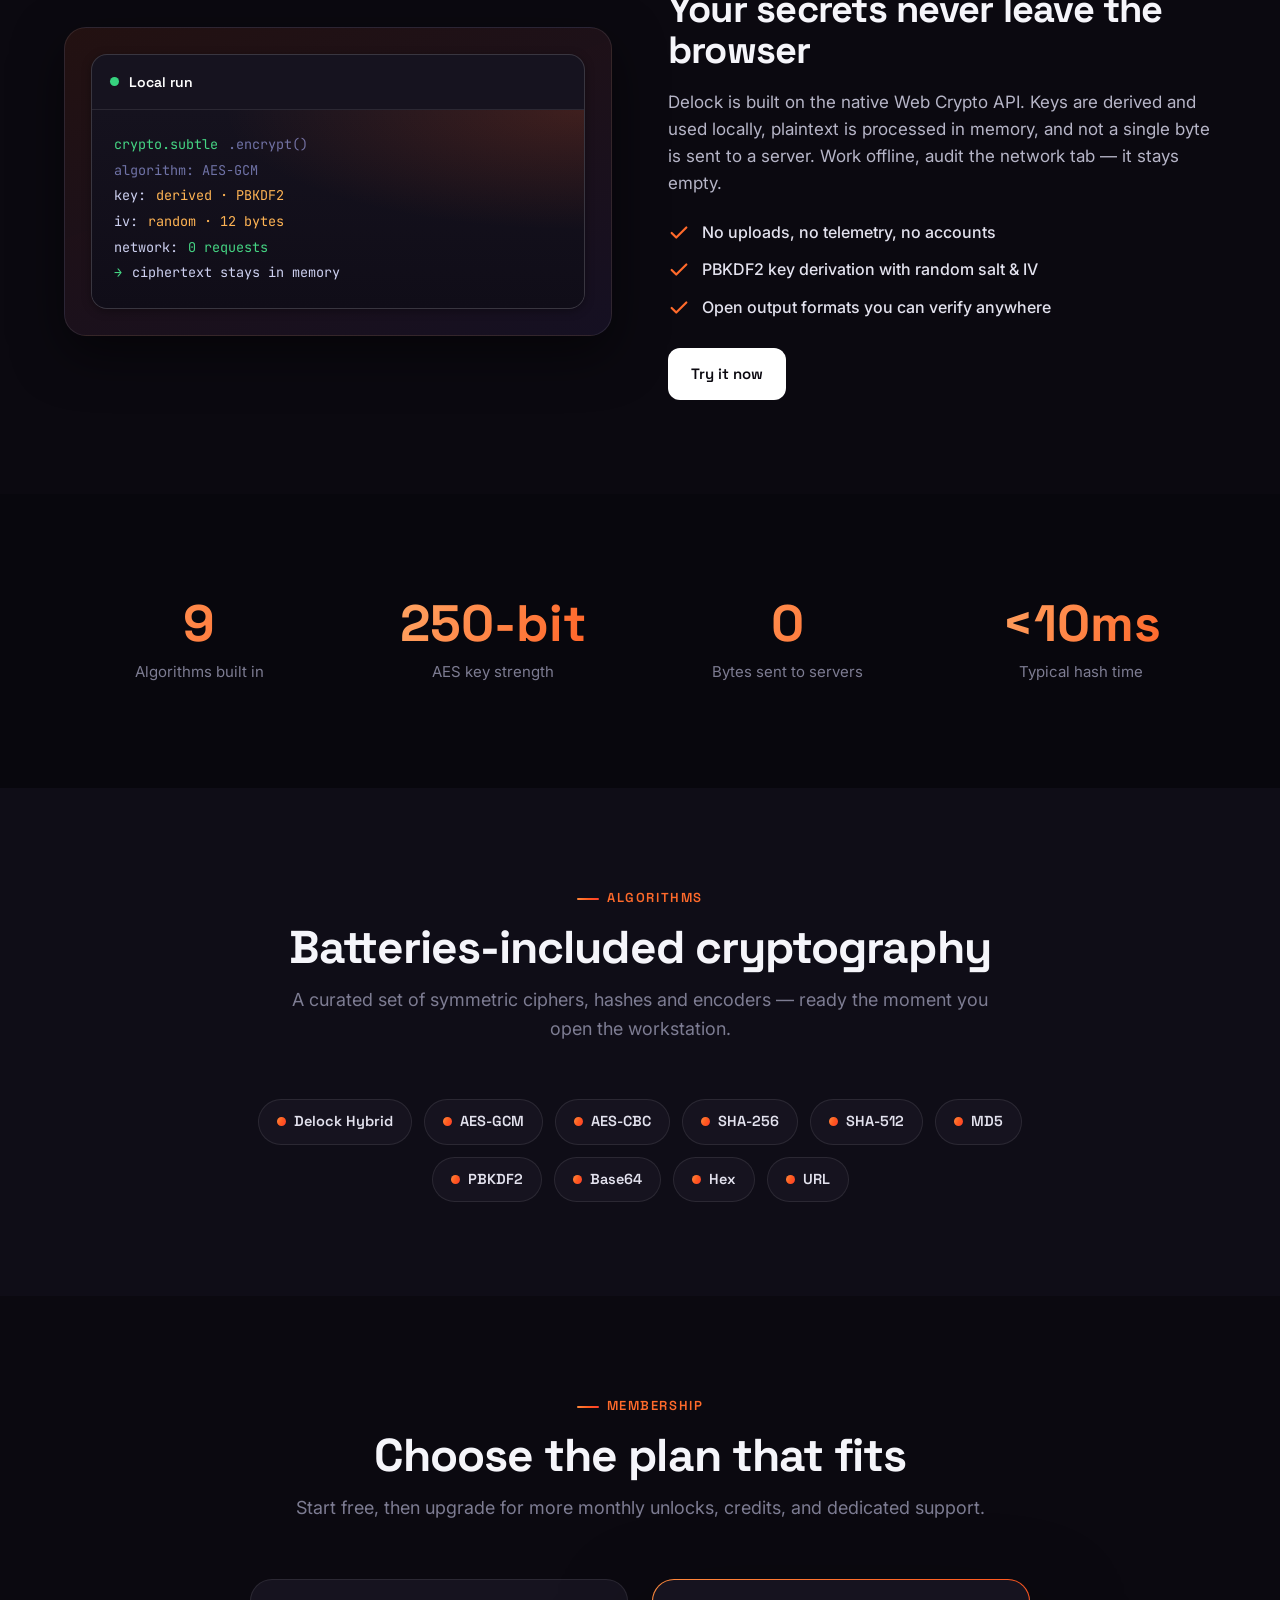
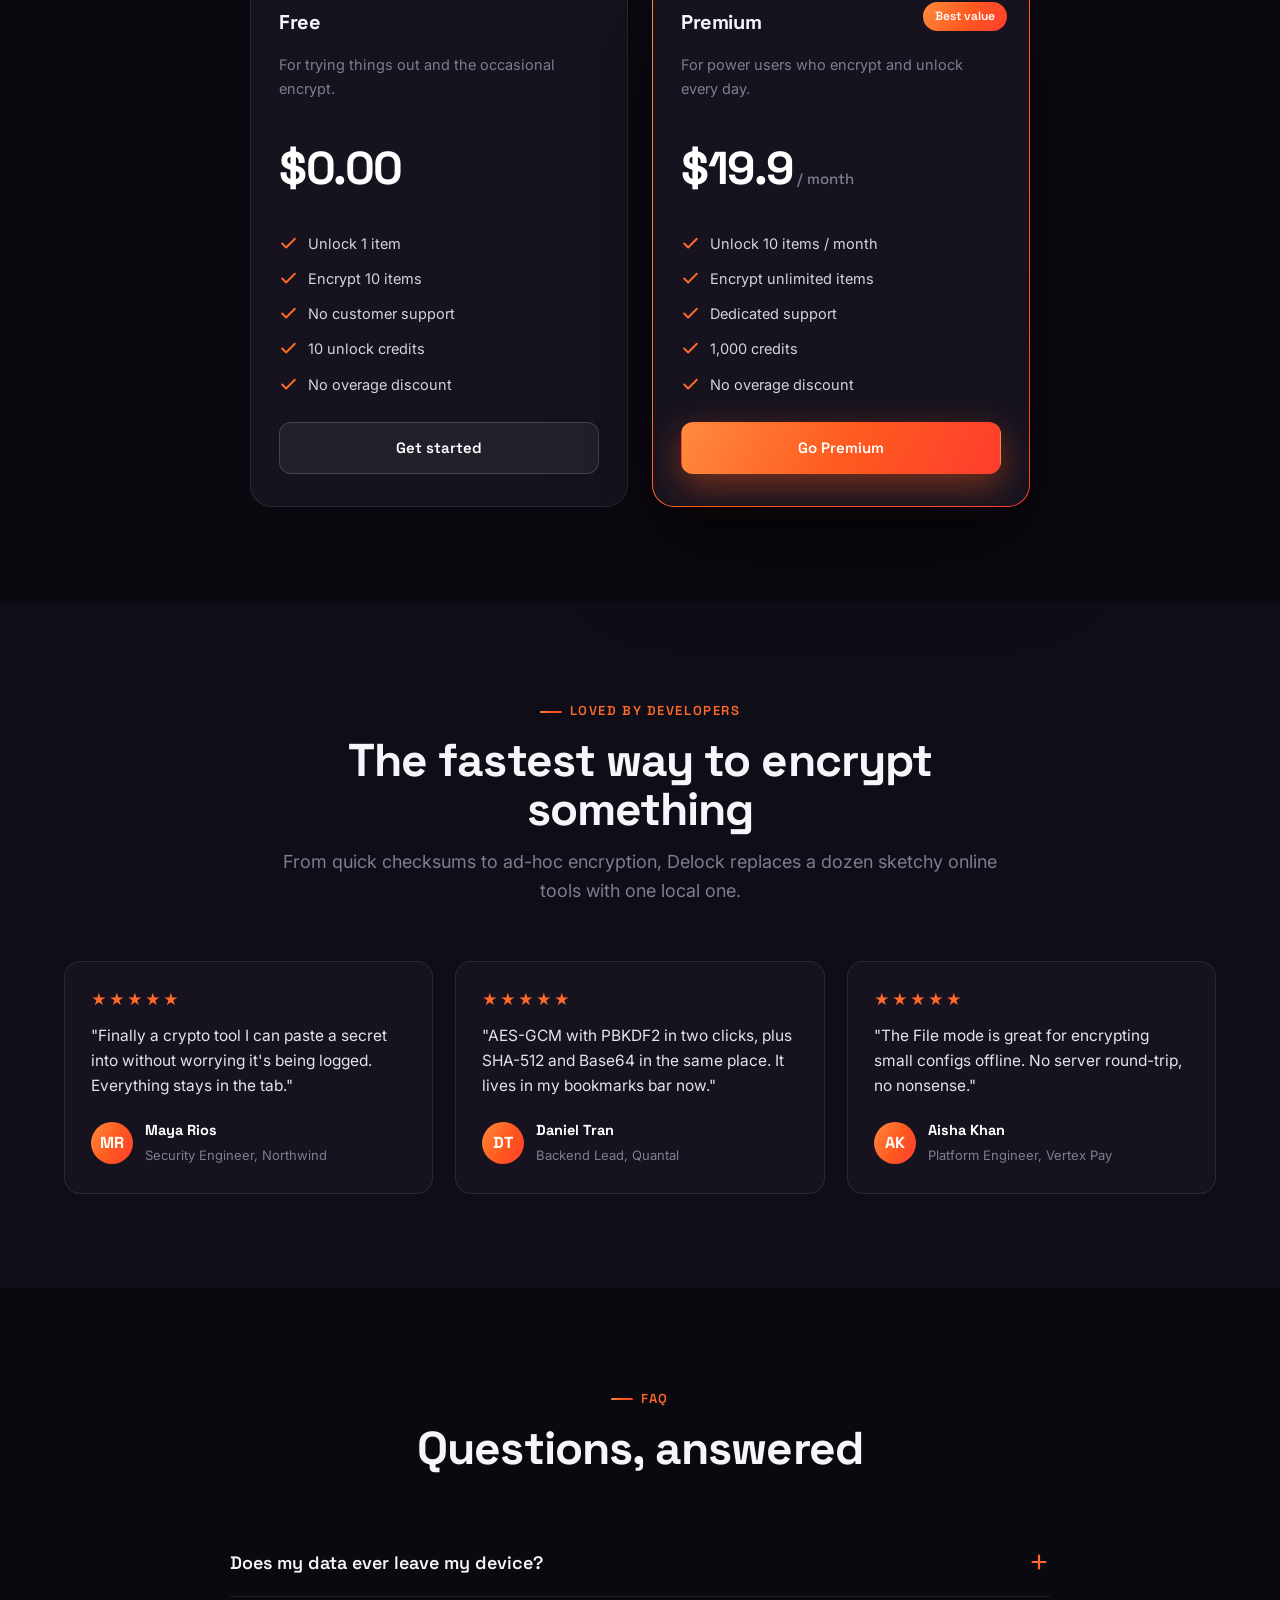
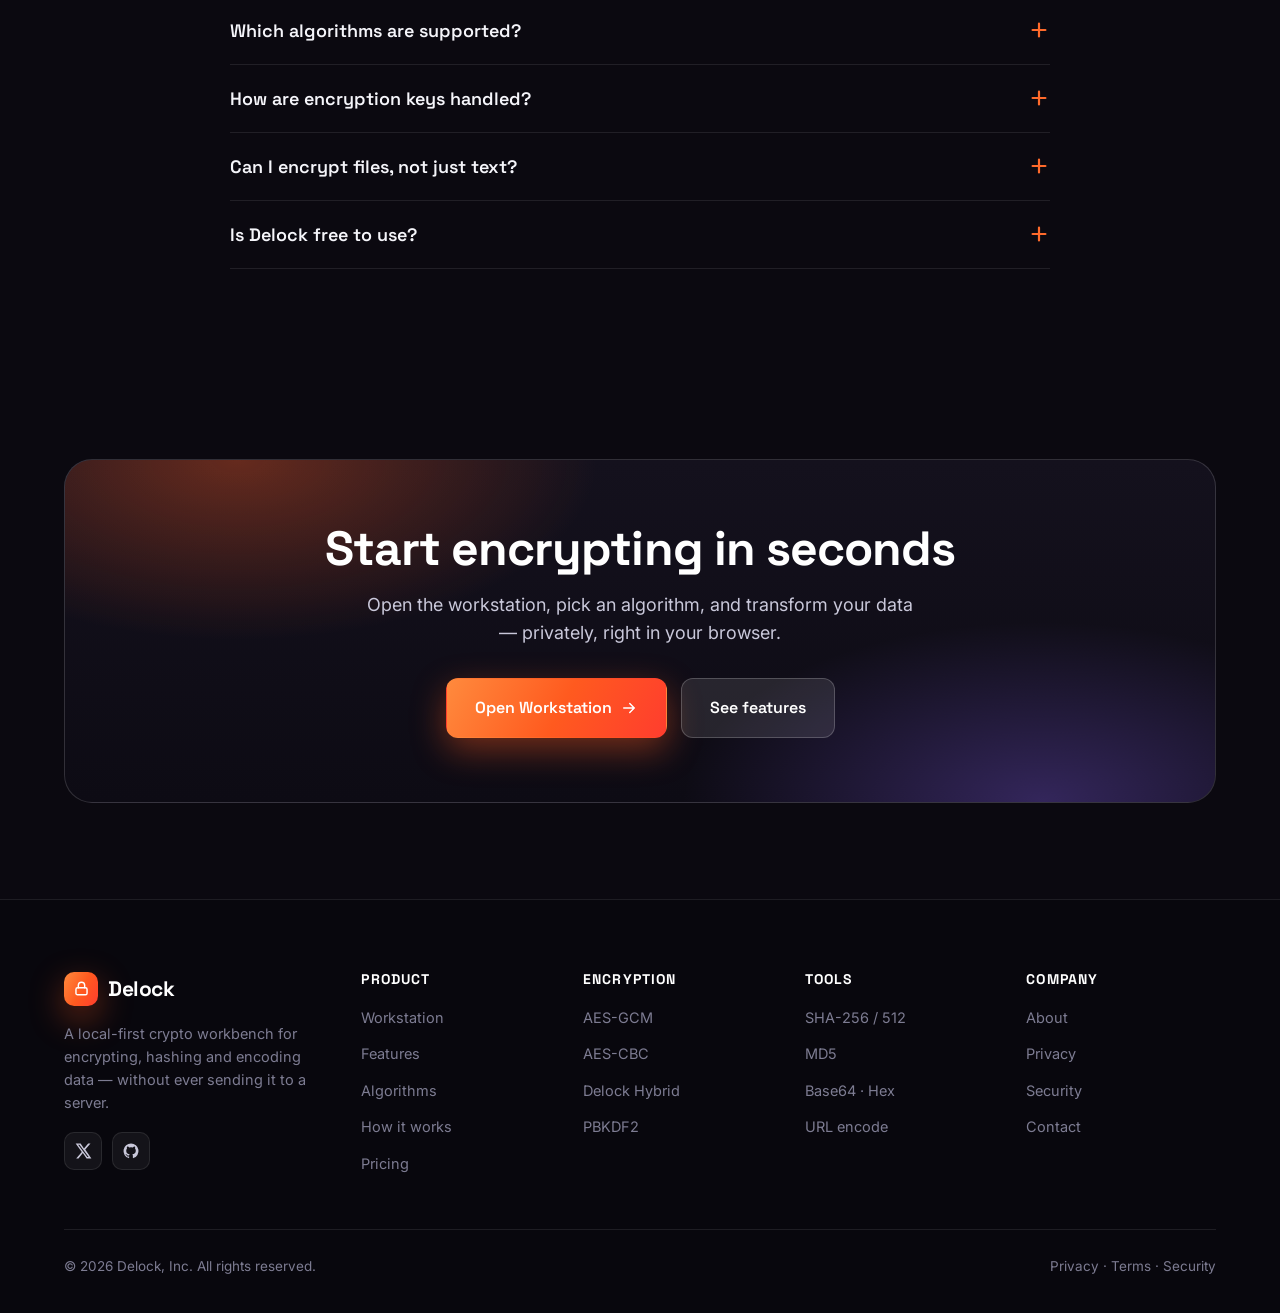
==== commit 37443a99: "Fit membership pricing in one screen on mobile - Keep both plans side-by-side (2-col) on phones inst" ====
--- a/index.html
+++ b/index.html
@@ -319,10 +319,10 @@
             <div class="amount"><span class="n">$0.00</span></div>
             <ul>
               <li><svg viewBox="0 0 24 24" fill="none"><path d="M20 6L9 17l-5-5" stroke="currentColor" stroke-width="2.4" stroke-linecap="round" stroke-linejoin="round"/></svg> Unlock 1 item</li>
-              <li><svg viewBox="0 0 24 24" fill="none"><path d="M20 6L9 17l-5-5" stroke="currentColor" stroke-width="2.4" stroke-linecap="round" stroke-linejoin="round"/></svg> Encrypt up to 10 items</li>
+              <li><svg viewBox="0 0 24 24" fill="none"><path d="M20 6L9 17l-5-5" stroke="currentColor" stroke-width="2.4" stroke-linecap="round" stroke-linejoin="round"/></svg> Encrypt 10 items</li>
               <li><svg viewBox="0 0 24 24" fill="none"><path d="M20 6L9 17l-5-5" stroke="currentColor" stroke-width="2.4" stroke-linecap="round" stroke-linejoin="round"/></svg> No customer support</li>
               <li><svg viewBox="0 0 24 24" fill="none"><path d="M20 6L9 17l-5-5" stroke="currentColor" stroke-width="2.4" stroke-linecap="round" stroke-linejoin="round"/></svg> 10 unlock credits</li>
-              <li><svg viewBox="0 0 24 24" fill="none"><path d="M20 6L9 17l-5-5" stroke="currentColor" stroke-width="2.4" stroke-linecap="round" stroke-linejoin="round"/></svg> No discount on extra unlock credits</li>
+              <li><svg viewBox="0 0 24 24" fill="none"><path d="M20 6L9 17l-5-5" stroke="currentColor" stroke-width="2.4" stroke-linecap="round" stroke-linejoin="round"/></svg> No overage discount</li>
             </ul>
             <a href="workstation.html" class="btn btn-ghost">Get started</a>
           </div>
@@ -332,11 +332,11 @@
             <p class="desc">For power users who encrypt and unlock every day.</p>
             <div class="amount"><span class="n">$19.9</span> <span class="per">/ month</span></div>
             <ul>
-              <li><svg viewBox="0 0 24 24" fill="none"><path d="M20 6L9 17l-5-5" stroke="currentColor" stroke-width="2.4" stroke-linecap="round" stroke-linejoin="round"/></svg> Unlock 10 items per month</li>
+              <li><svg viewBox="0 0 24 24" fill="none"><path d="M20 6L9 17l-5-5" stroke="currentColor" stroke-width="2.4" stroke-linecap="round" stroke-linejoin="round"/></svg> Unlock 10 items / month</li>
               <li><svg viewBox="0 0 24 24" fill="none"><path d="M20 6L9 17l-5-5" stroke="currentColor" stroke-width="2.4" stroke-linecap="round" stroke-linejoin="round"/></svg> Encrypt unlimited items</li>
-              <li><svg viewBox="0 0 24 24" fill="none"><path d="M20 6L9 17l-5-5" stroke="currentColor" stroke-width="2.4" stroke-linecap="round" stroke-linejoin="round"/></svg> Dedicated customer support</li>
+              <li><svg viewBox="0 0 24 24" fill="none"><path d="M20 6L9 17l-5-5" stroke="currentColor" stroke-width="2.4" stroke-linecap="round" stroke-linejoin="round"/></svg> Dedicated support</li>
               <li><svg viewBox="0 0 24 24" fill="none"><path d="M20 6L9 17l-5-5" stroke="currentColor" stroke-width="2.4" stroke-linecap="round" stroke-linejoin="round"/></svg> 1,000 credits</li>
-              <li><svg viewBox="0 0 24 24" fill="none"><path d="M20 6L9 17l-5-5" stroke="currentColor" stroke-width="2.4" stroke-linecap="round" stroke-linejoin="round"/></svg> No discount on extra unlock credits</li>
+              <li><svg viewBox="0 0 24 24" fill="none"><path d="M20 6L9 17l-5-5" stroke="currentColor" stroke-width="2.4" stroke-linecap="round" stroke-linejoin="round"/></svg> No overage discount</li>
             </ul>
             <a href="#" class="btn btn-grad">Go Premium</a>
           </div>
--- a/css/styles.css
+++ b/css/styles.css
@@ -603,6 +603,25 @@
 /* two-plan membership layout (applied above the mobile single-column rule) */
 @media (min-width: 720px) {
   .pricing-grid.duo { grid-template-columns: repeat(2, 1fr); max-width: 780px; margin: 0 auto; }
+}
+/* mobile: keep both plans side-by-side and fit the whole section in one screen */
+@media (max-width: 719px) {
+  #pricing.section { padding: 38px 0; }
+  #pricing .section-head { margin-bottom: 20px; }
+  #pricing .section-head h2 { font-size: 25px; margin-bottom: 8px; }
+  #pricing .section-head p { display: none; }
+  .pricing-grid.duo { grid-template-columns: 1fr 1fr; gap: 12px; }
+  .price-card { padding: 18px 14px; border-radius: 16px; }
+  .price-card .tag-pop { display: none; }
+  .price-card .desc { display: none; }
+  .price-card h3 { font-size: 17px; margin-bottom: 4px; }
+  .price-card .amount { margin: 8px 0 2px; }
+  .price-card .amount .n { font-size: 26px; }
+  .price-card .amount .per { font-size: 12px; }
+  .price-card ul { margin: 14px 0 16px; gap: 9px; }
+  .price-card li { font-size: 12.5px; gap: 7px; line-height: 1.35; }
+  .price-card li svg { flex: 0 0 15px; width: 15px; height: 15px; margin-top: 1px; }
+  .price-card .btn { padding: 11px; font-size: 13.5px; }
 }
 .price-card {
   background: var(--surface);
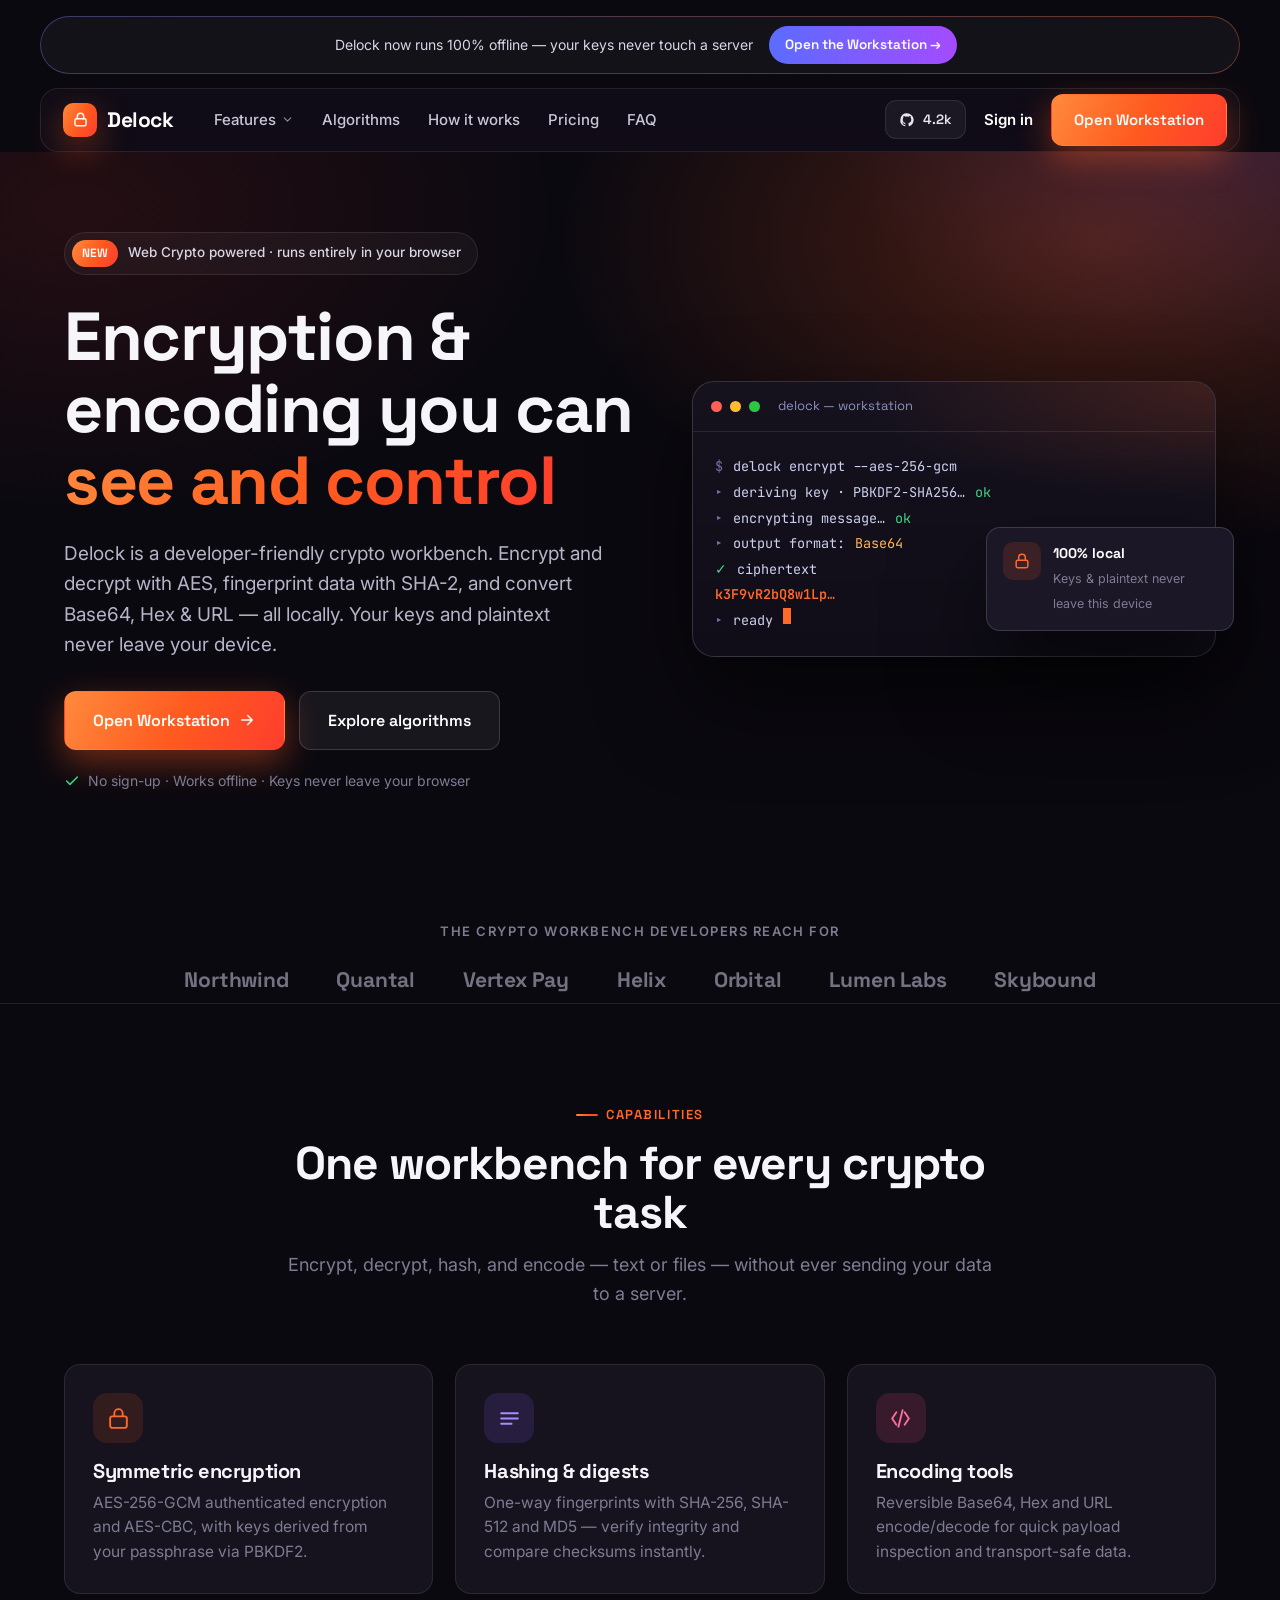
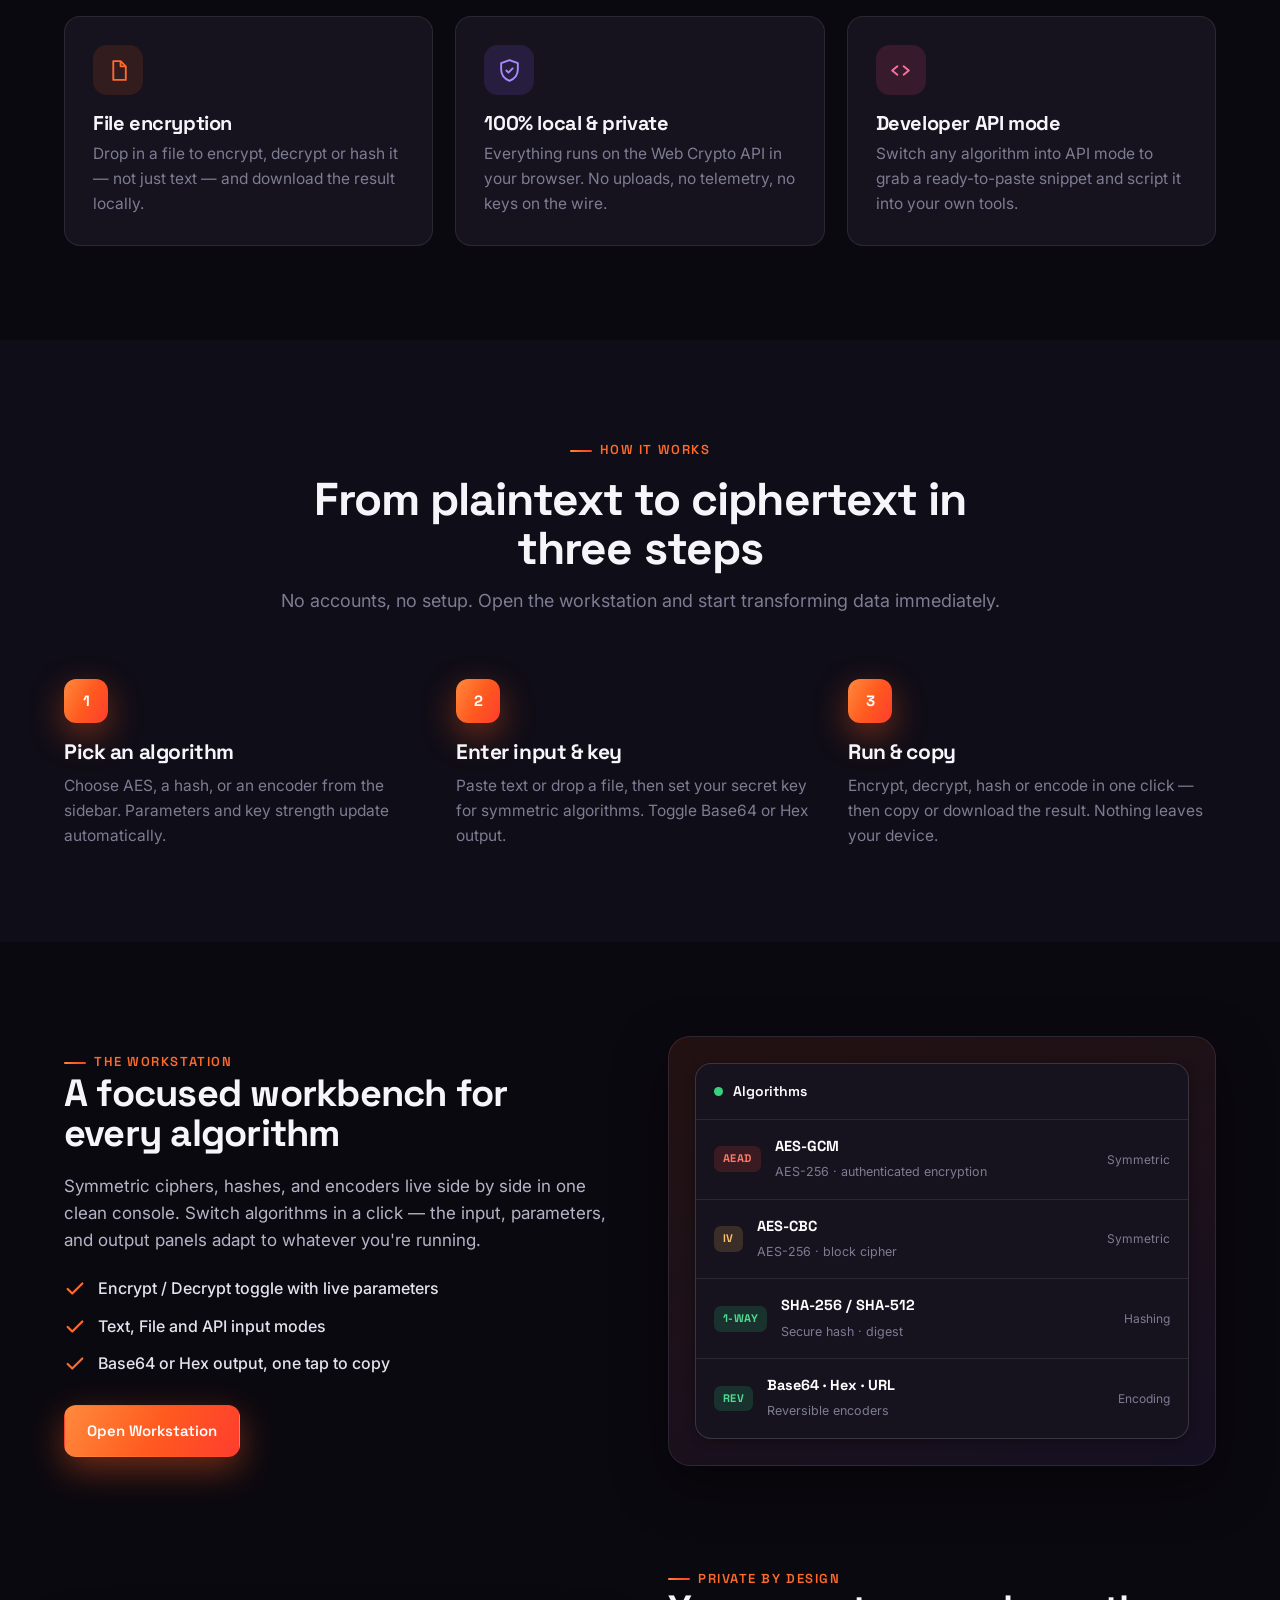
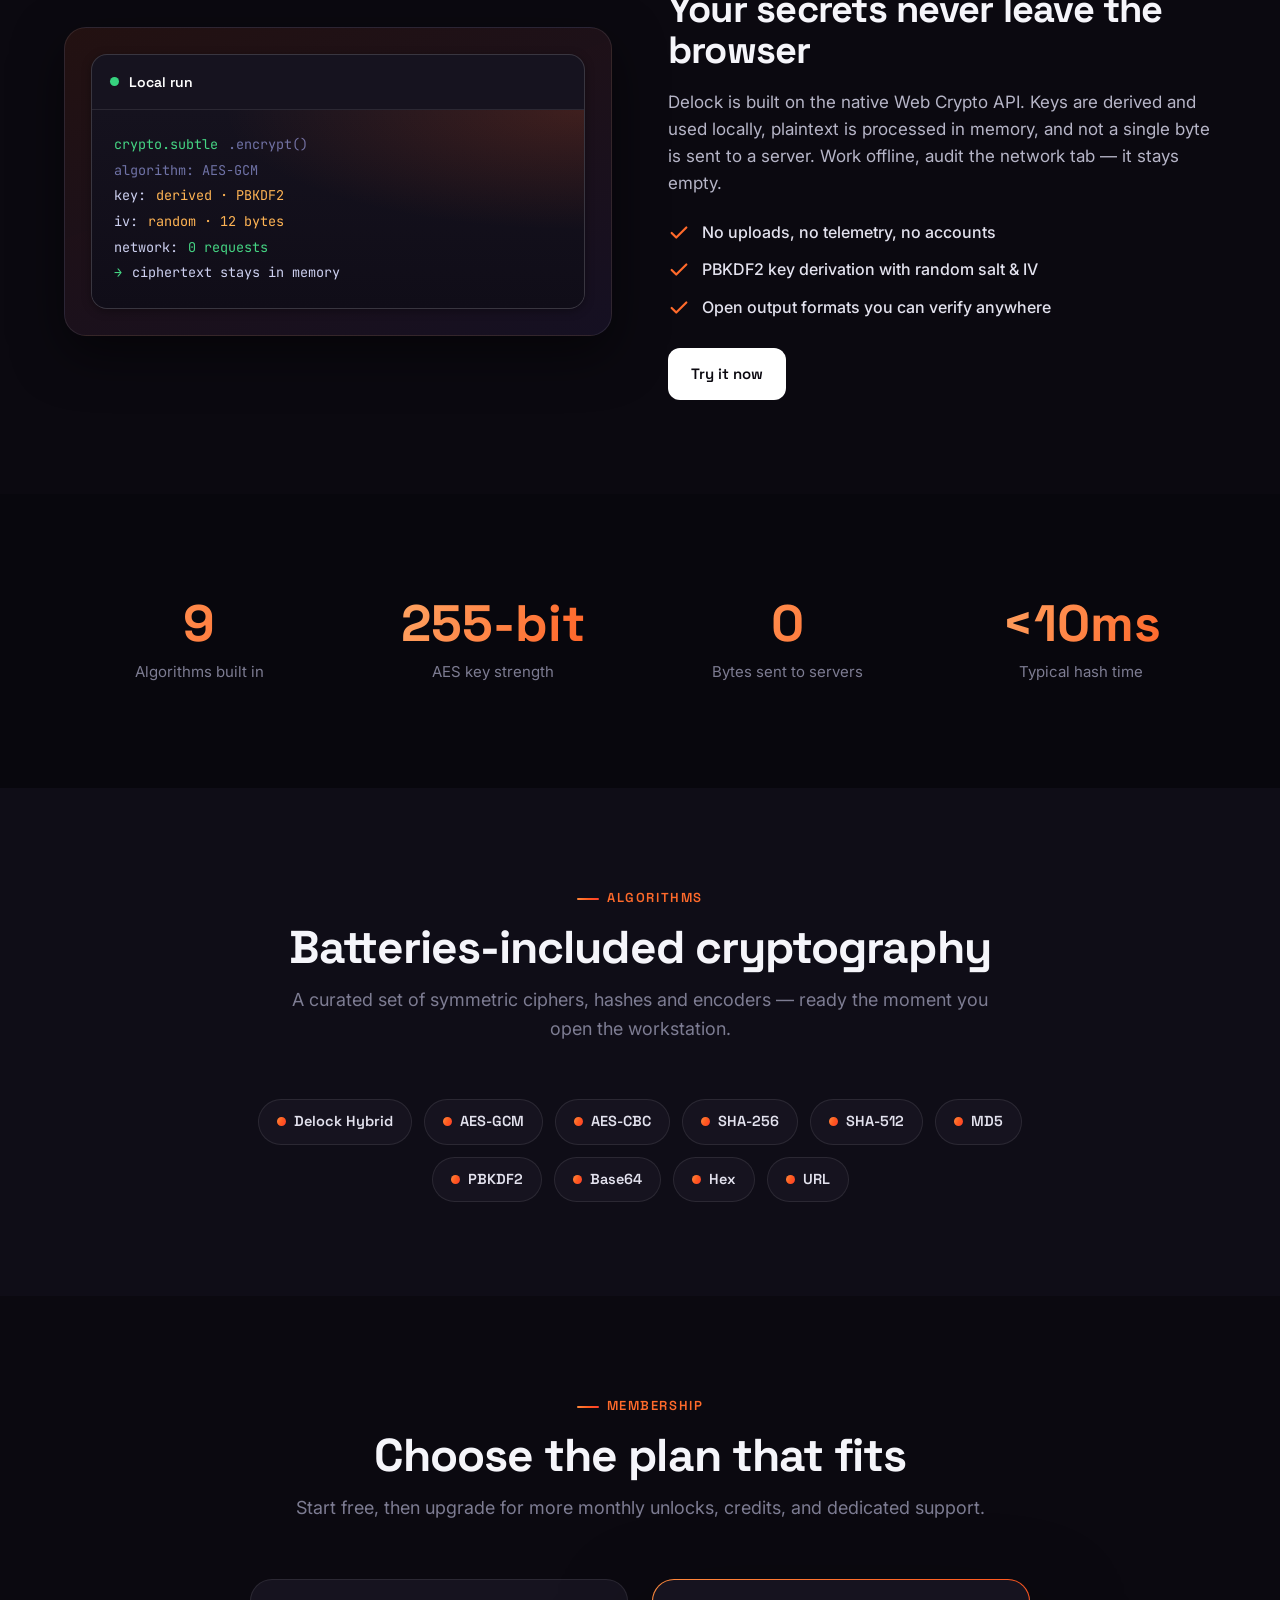
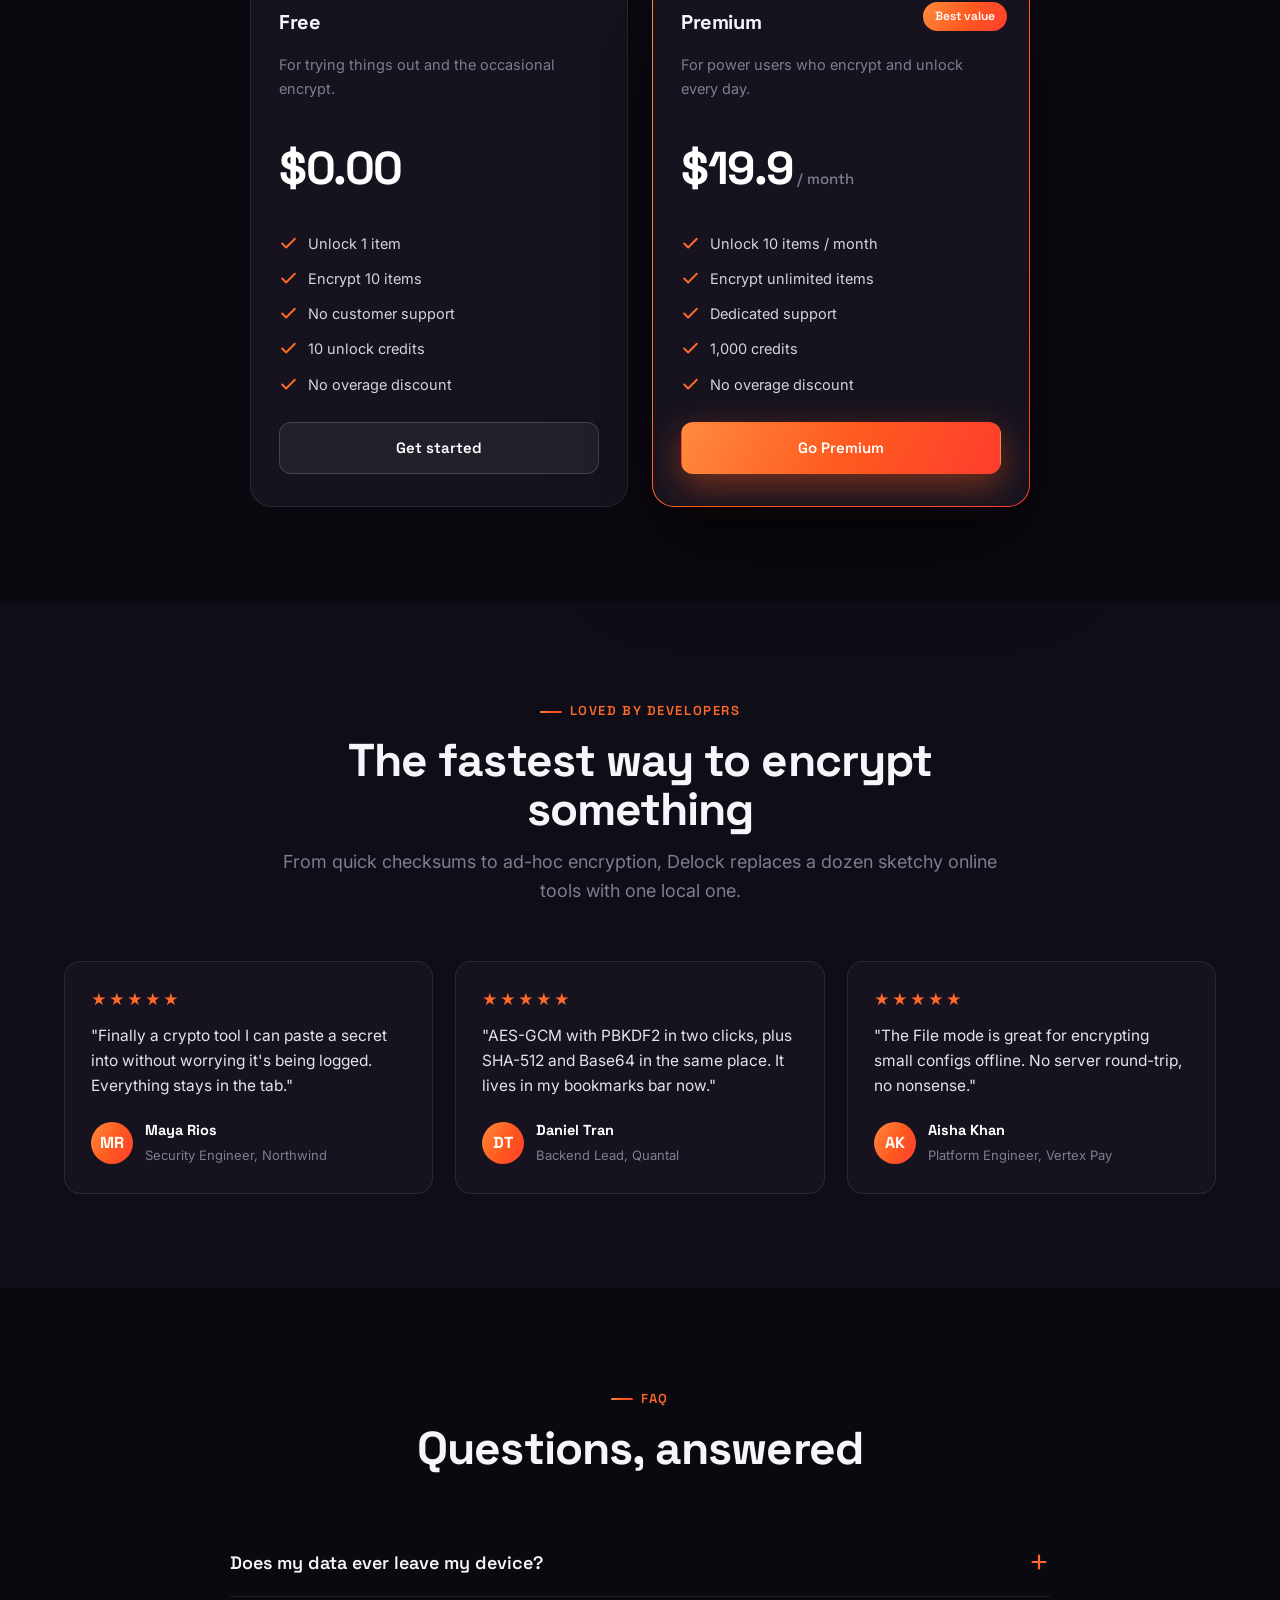
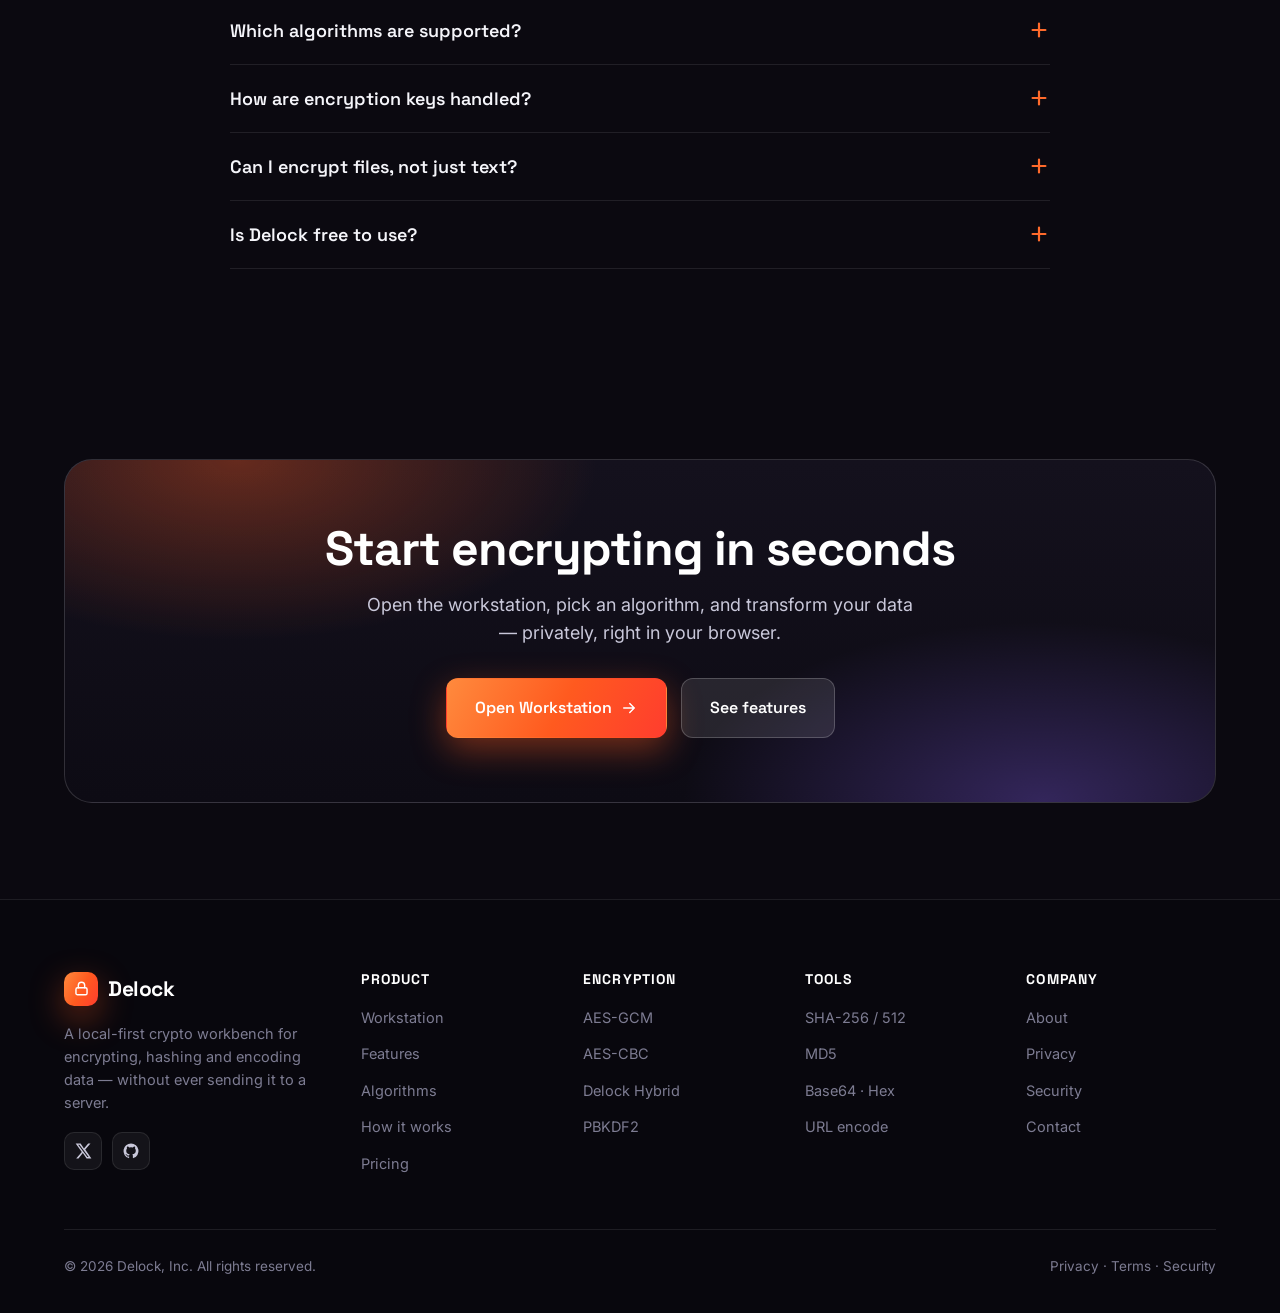
==== commit dd937a3e: "Add dedicated membership/payment page - New pricing.html: Free vs Premium plan selection, monthly/an" ====
--- a/index.html
+++ b/index.html
@@ -37,7 +37,7 @@
         <li><a href="#features">Features <svg viewBox="0 0 24 24" fill="none"><path d="M6 9l6 6 6-6" stroke="currentColor" stroke-width="2" stroke-linecap="round" stroke-linejoin="round"/></svg></a></li>
         <li><a href="#algorithms">Algorithms</a></li>
         <li><a href="#how">How it works</a></li>
-        <li><a href="#pricing">Pricing</a></li>
+        <li><a href="pricing.html">Pricing</a></li>
         <li><a href="#faq">FAQ</a></li>
       </ul>
       <div class="nav-actions">
@@ -324,7 +324,7 @@
               <li><svg viewBox="0 0 24 24" fill="none"><path d="M20 6L9 17l-5-5" stroke="currentColor" stroke-width="2.4" stroke-linecap="round" stroke-linejoin="round"/></svg> 10 unlock credits</li>
               <li><svg viewBox="0 0 24 24" fill="none"><path d="M20 6L9 17l-5-5" stroke="currentColor" stroke-width="2.4" stroke-linecap="round" stroke-linejoin="round"/></svg> No overage discount</li>
             </ul>
-            <a href="workstation.html" class="btn btn-ghost">Get started</a>
+            <a href="pricing.html?plan=free" class="btn btn-ghost">Get started</a>
           </div>
           <div class="price-card popular reveal">
             <span class="tag-pop">Best value</span>
@@ -338,7 +338,7 @@
               <li><svg viewBox="0 0 24 24" fill="none"><path d="M20 6L9 17l-5-5" stroke="currentColor" stroke-width="2.4" stroke-linecap="round" stroke-linejoin="round"/></svg> 1,000 credits</li>
               <li><svg viewBox="0 0 24 24" fill="none"><path d="M20 6L9 17l-5-5" stroke="currentColor" stroke-width="2.4" stroke-linecap="round" stroke-linejoin="round"/></svg> No overage discount</li>
             </ul>
-            <a href="#" class="btn btn-grad">Go Premium</a>
+            <a href="pricing.html?plan=premium" class="btn btn-grad">Go Premium</a>
           </div>
         </div>
       </div>
@@ -446,7 +446,7 @@
             <li><a href="#features">Features</a></li>
             <li><a href="#algorithms">Algorithms</a></li>
             <li><a href="#how">How it works</a></li>
-            <li><a href="#pricing">Pricing</a></li>
+            <li><a href="pricing.html">Pricing</a></li>
           </ul>
         </div>
         <div>
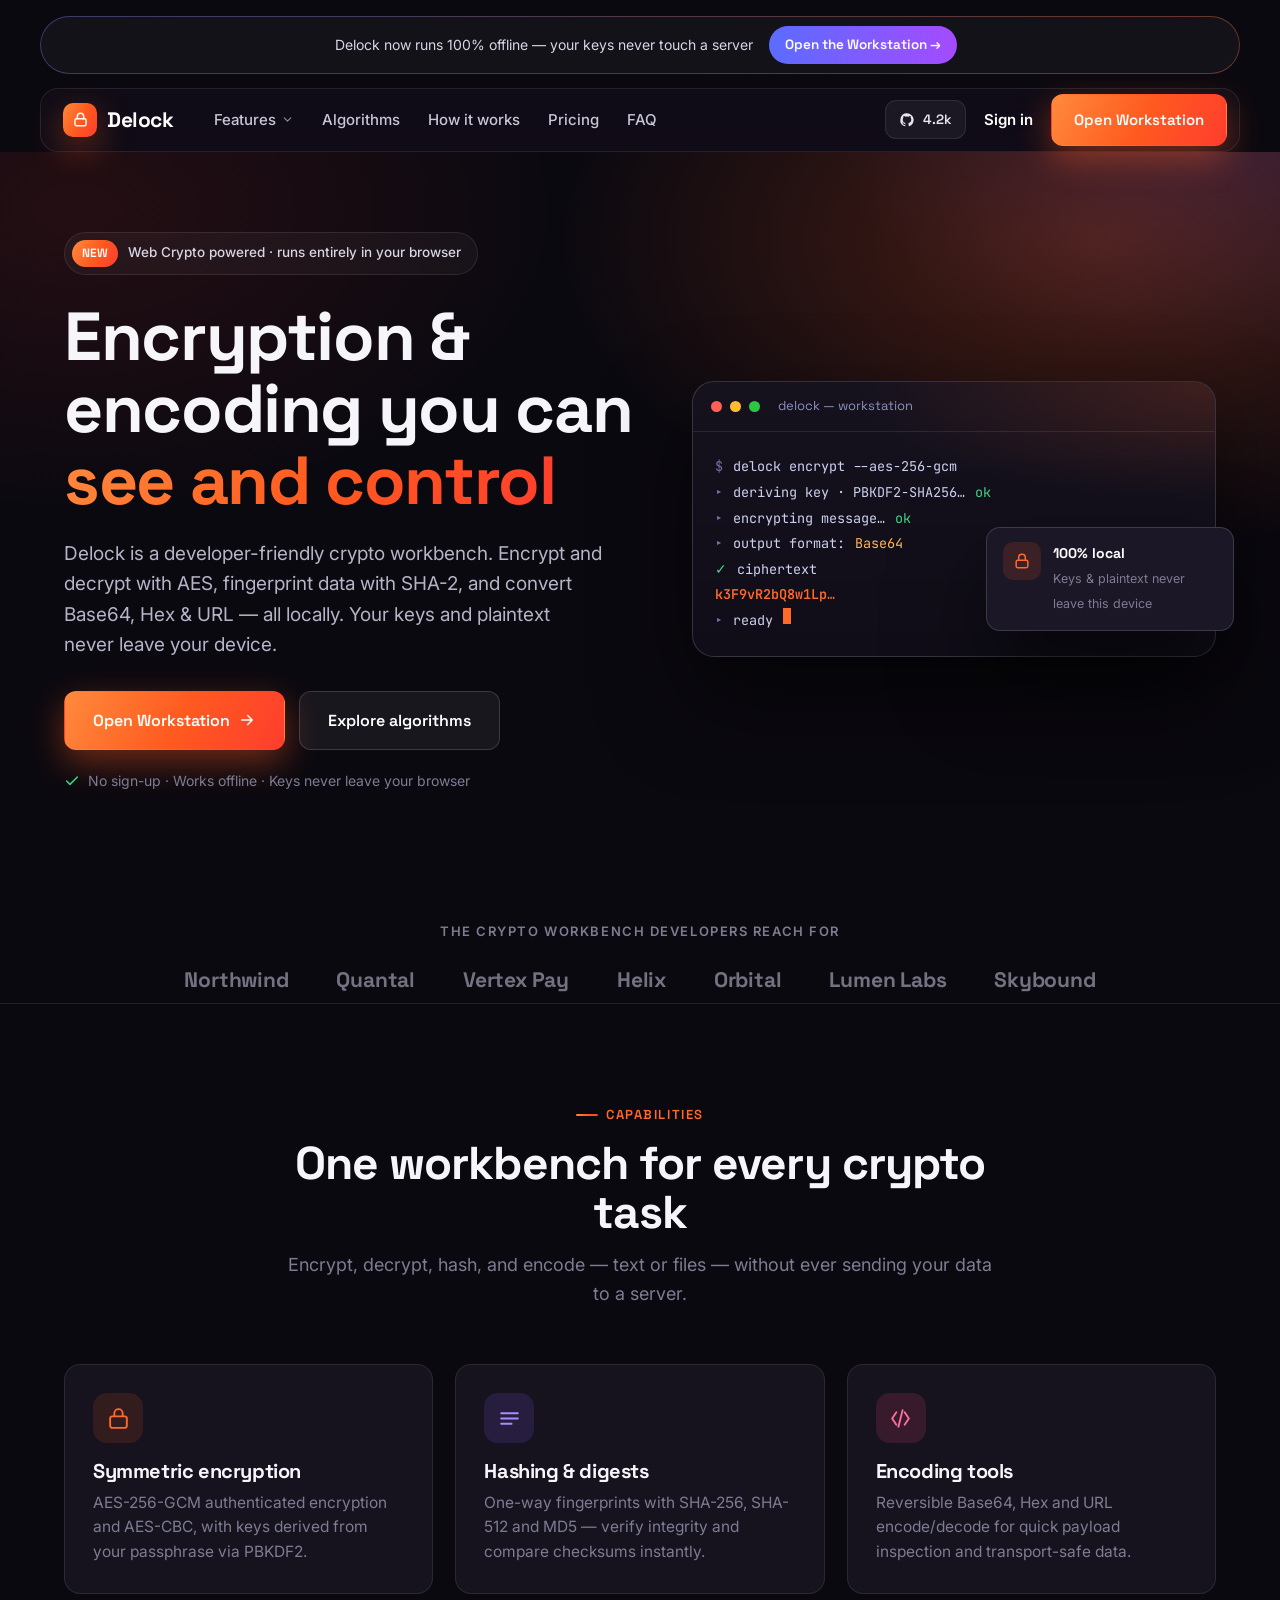
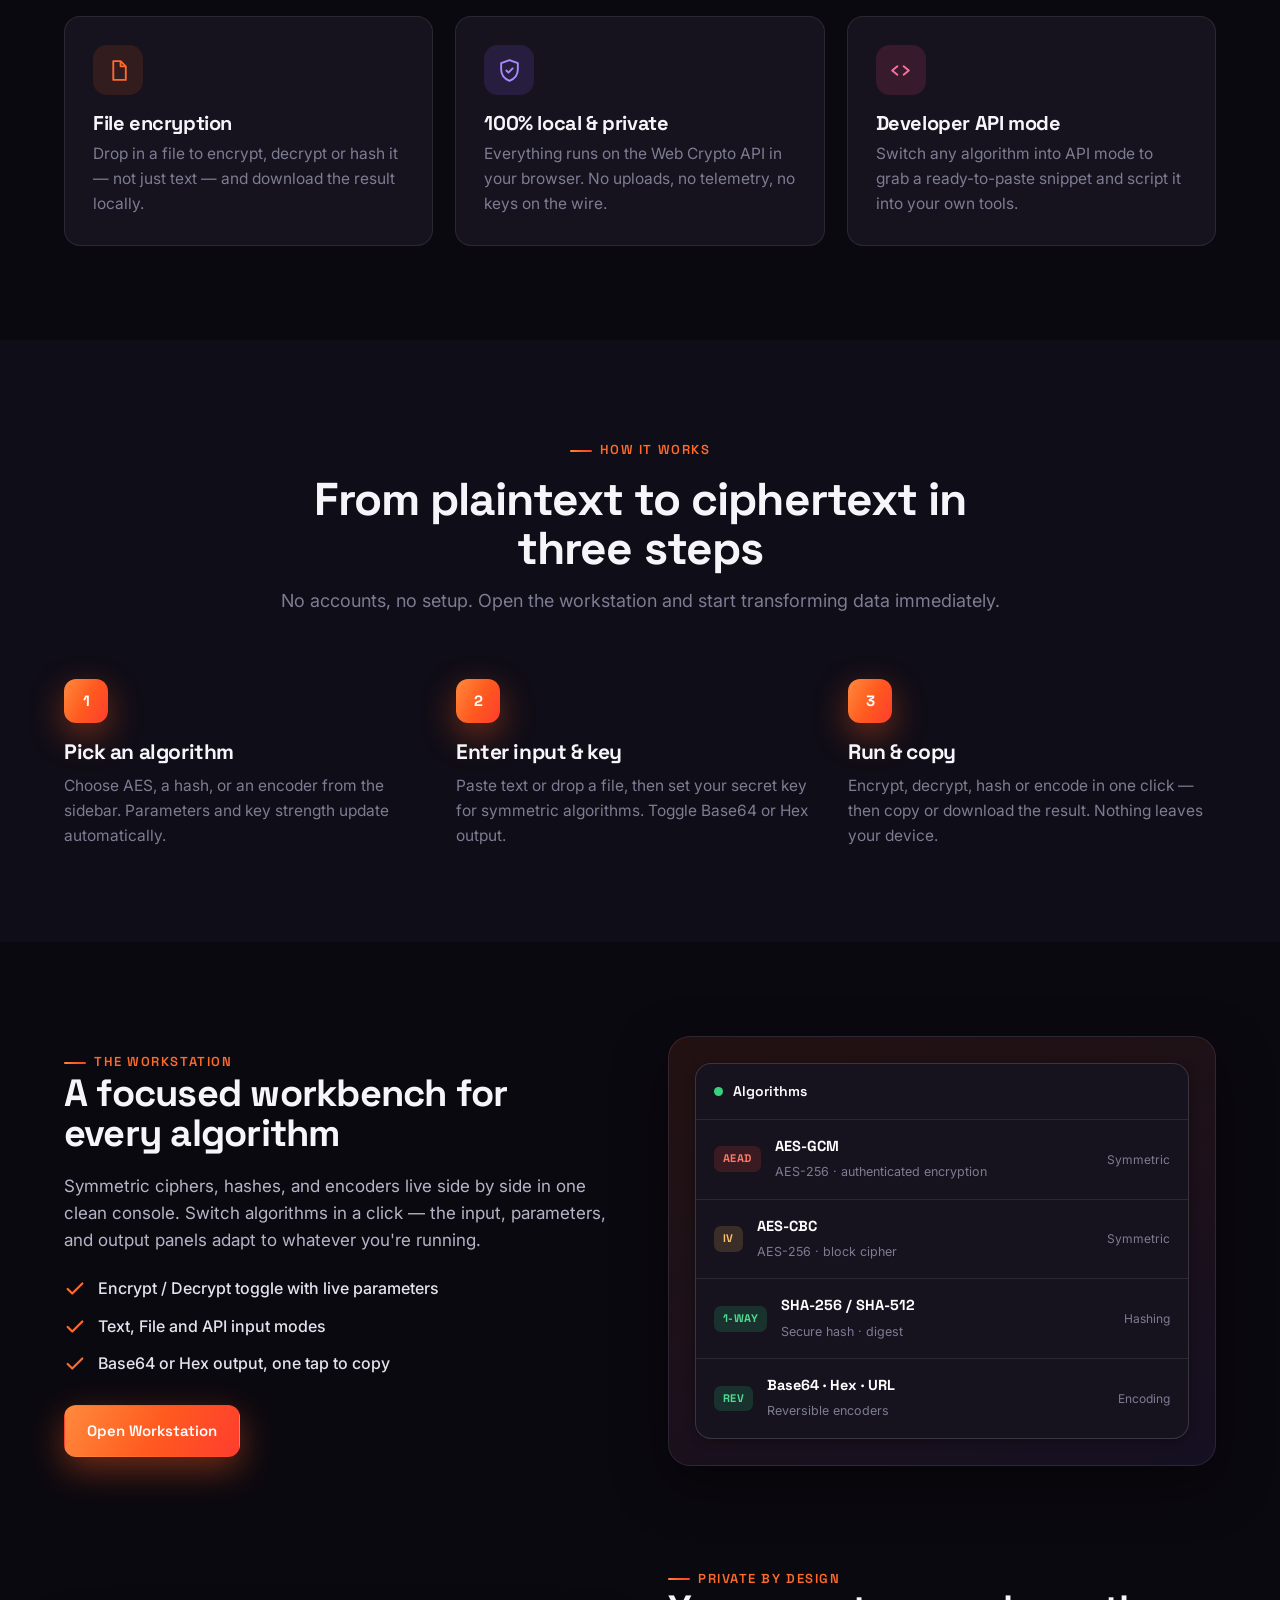
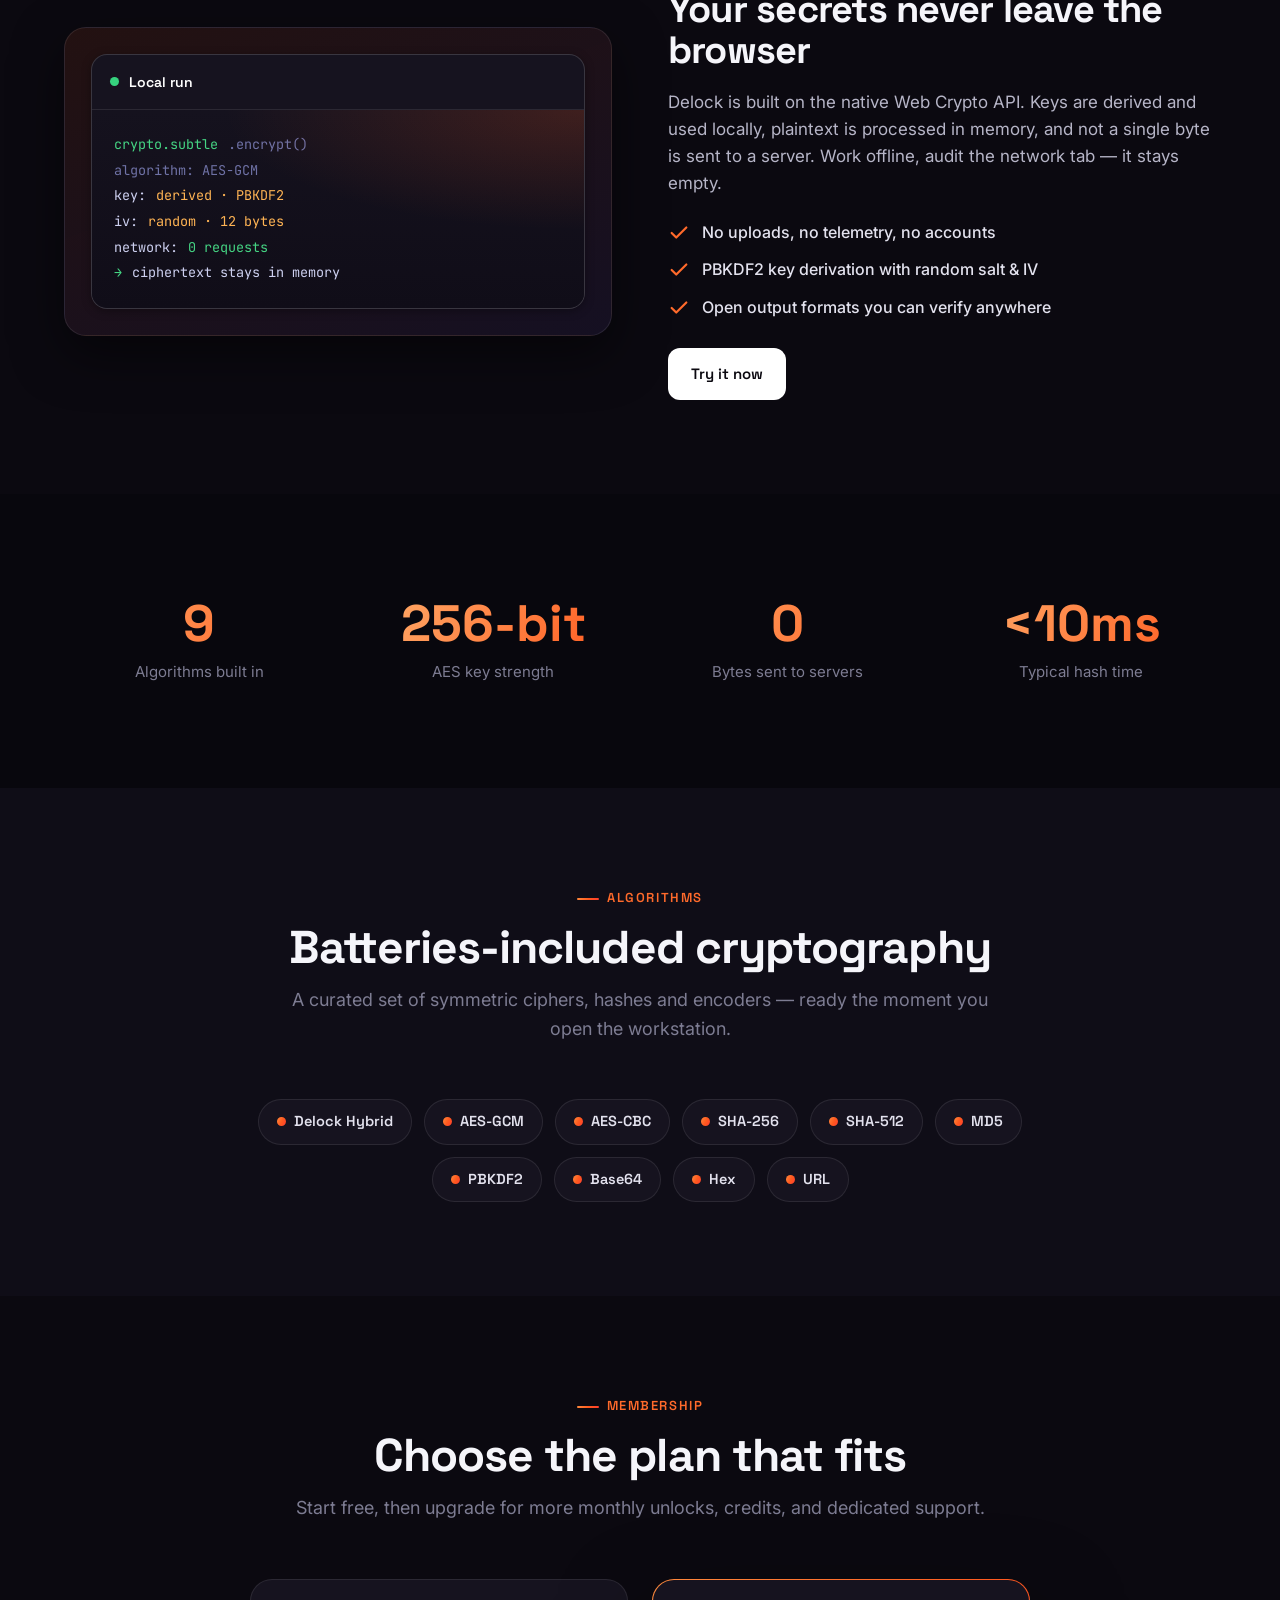
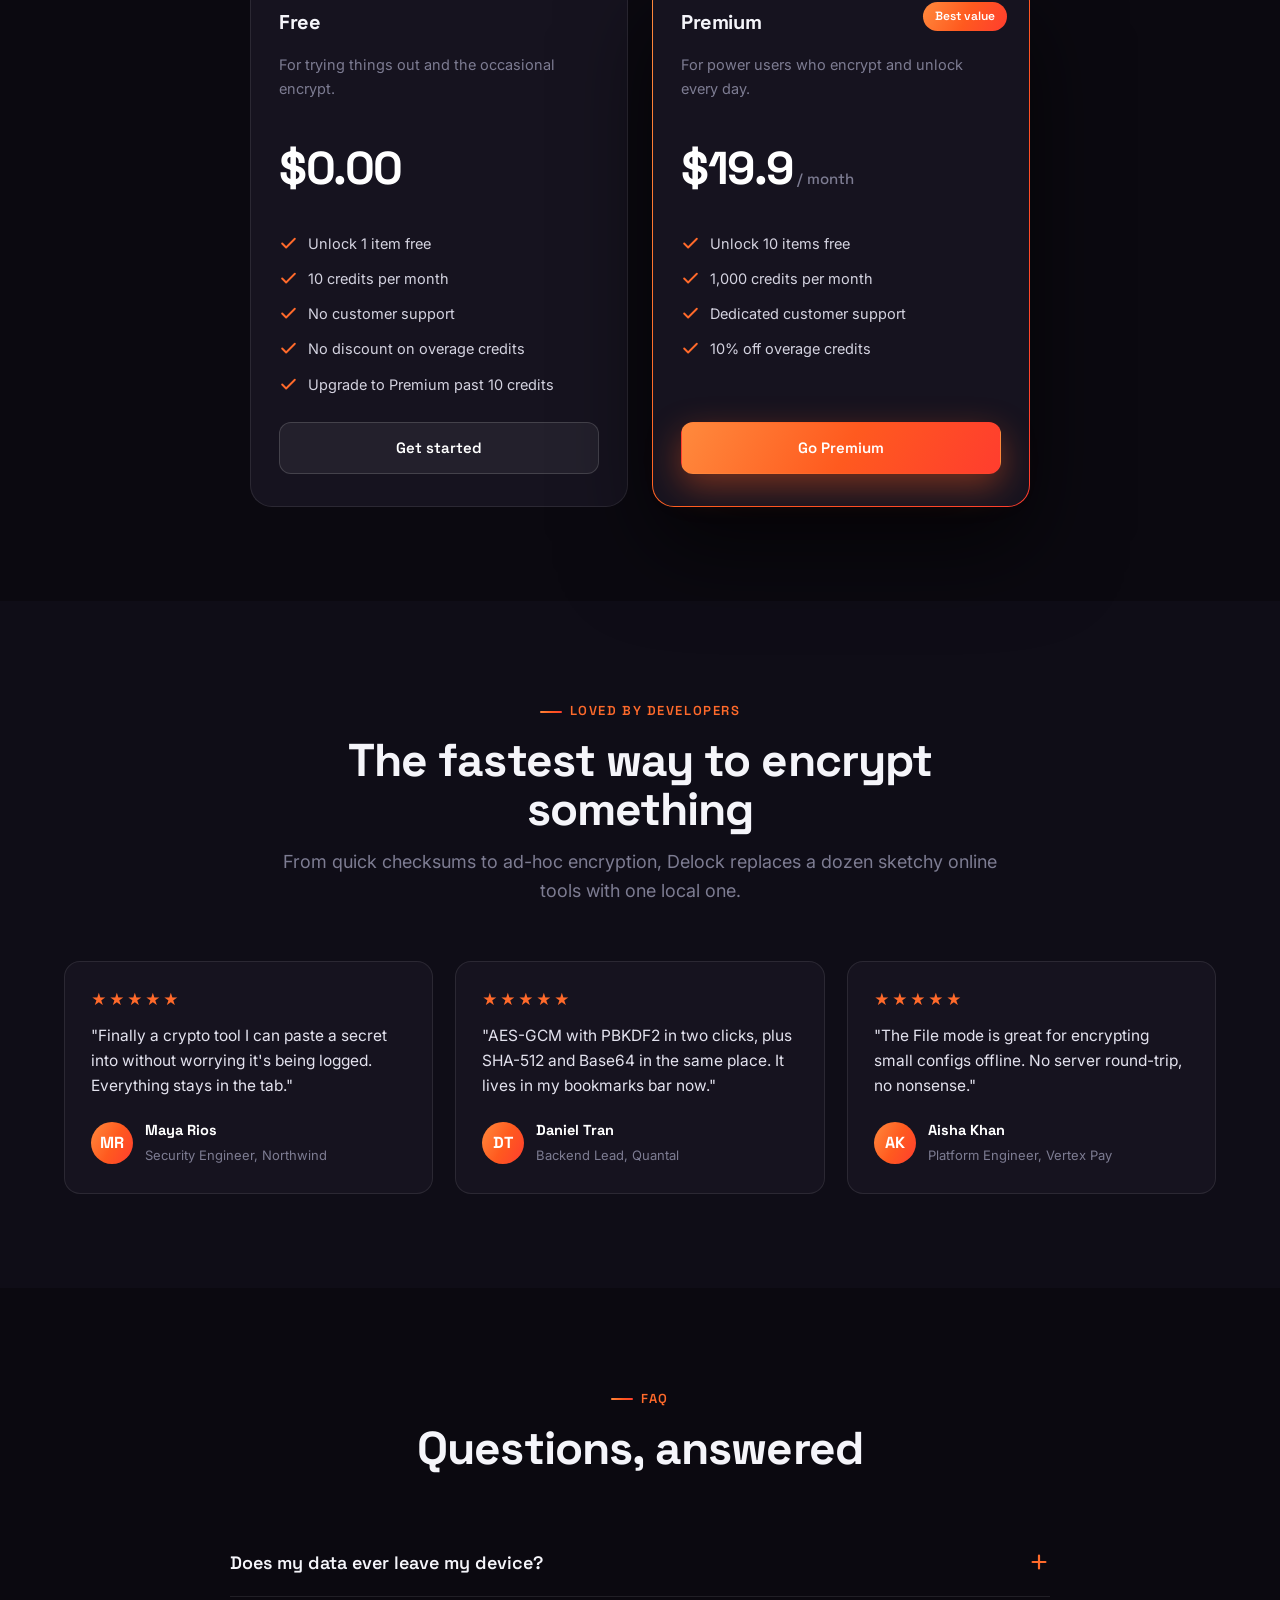
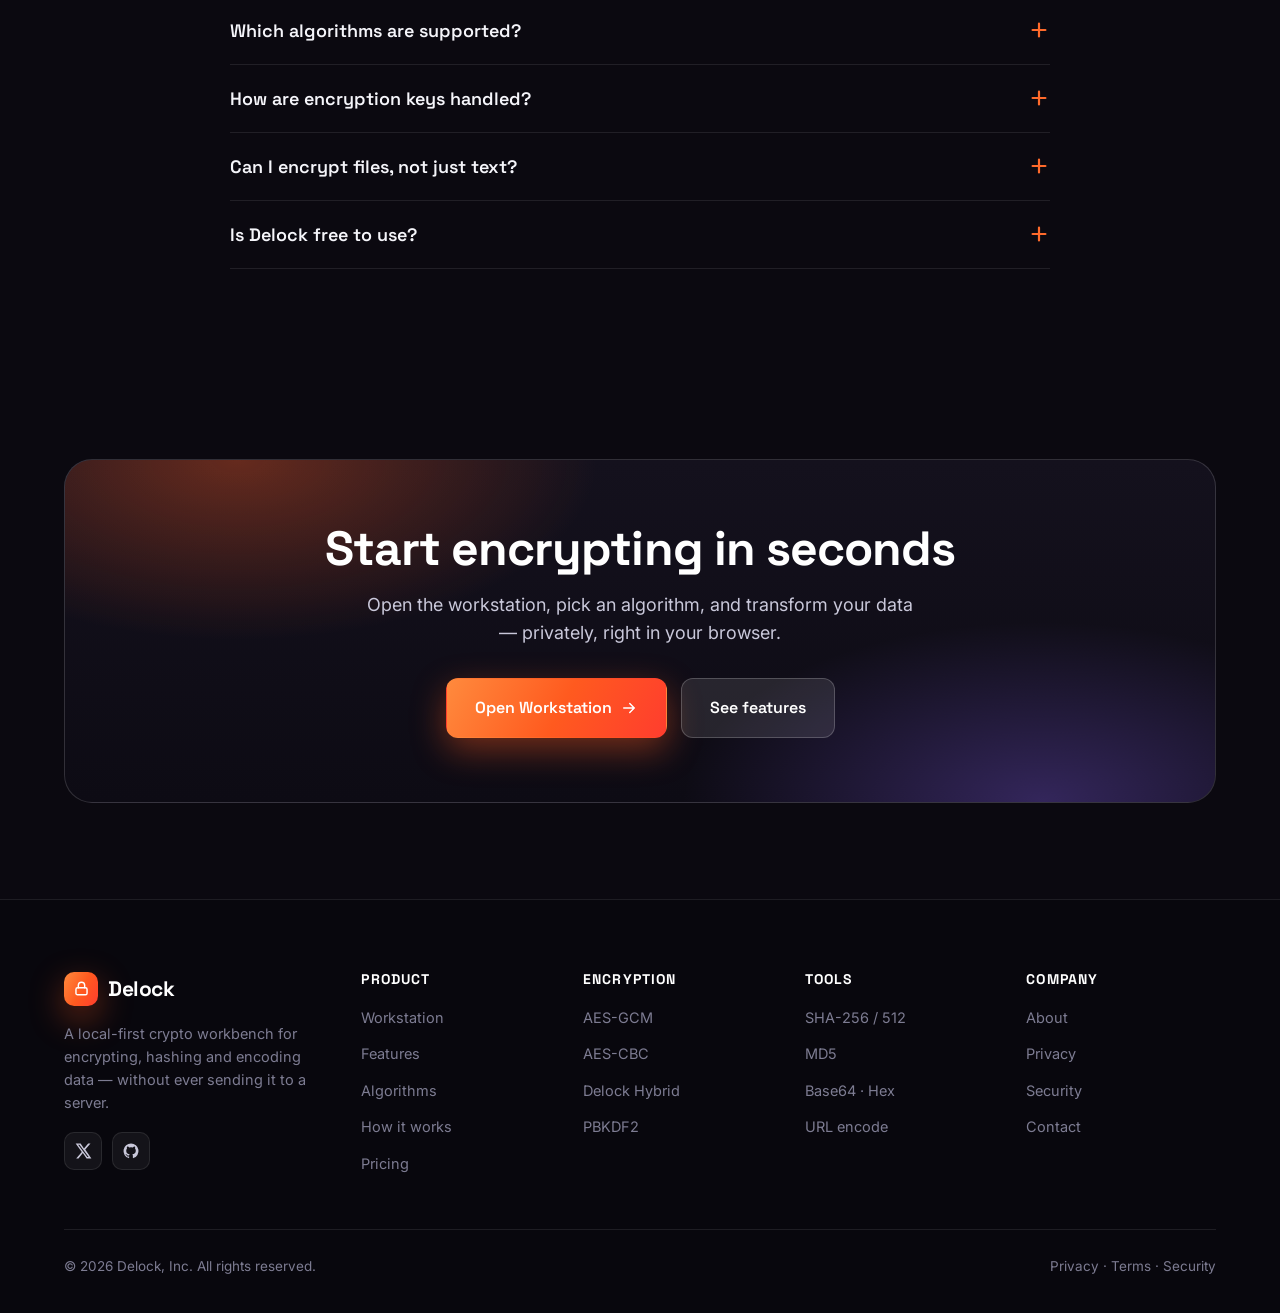
==== commit f6f180e2: "Update plan benefits + reveal details on plan select - New benefits: Free (unlock 1 free, 10 credits" ====
--- a/index.html
+++ b/index.html
@@ -318,11 +318,11 @@
             <p class="desc">For trying things out and the occasional encrypt.</p>
             <div class="amount"><span class="n">$0.00</span></div>
             <ul>
-              <li><svg viewBox="0 0 24 24" fill="none"><path d="M20 6L9 17l-5-5" stroke="currentColor" stroke-width="2.4" stroke-linecap="round" stroke-linejoin="round"/></svg> Unlock 1 item</li>
-              <li><svg viewBox="0 0 24 24" fill="none"><path d="M20 6L9 17l-5-5" stroke="currentColor" stroke-width="2.4" stroke-linecap="round" stroke-linejoin="round"/></svg> Encrypt 10 items</li>
+              <li><svg viewBox="0 0 24 24" fill="none"><path d="M20 6L9 17l-5-5" stroke="currentColor" stroke-width="2.4" stroke-linecap="round" stroke-linejoin="round"/></svg> Unlock 1 item free</li>
+              <li><svg viewBox="0 0 24 24" fill="none"><path d="M20 6L9 17l-5-5" stroke="currentColor" stroke-width="2.4" stroke-linecap="round" stroke-linejoin="round"/></svg> 10 credits per month</li>
               <li><svg viewBox="0 0 24 24" fill="none"><path d="M20 6L9 17l-5-5" stroke="currentColor" stroke-width="2.4" stroke-linecap="round" stroke-linejoin="round"/></svg> No customer support</li>
-              <li><svg viewBox="0 0 24 24" fill="none"><path d="M20 6L9 17l-5-5" stroke="currentColor" stroke-width="2.4" stroke-linecap="round" stroke-linejoin="round"/></svg> 10 unlock credits</li>
-              <li><svg viewBox="0 0 24 24" fill="none"><path d="M20 6L9 17l-5-5" stroke="currentColor" stroke-width="2.4" stroke-linecap="round" stroke-linejoin="round"/></svg> No overage discount</li>
+              <li><svg viewBox="0 0 24 24" fill="none"><path d="M20 6L9 17l-5-5" stroke="currentColor" stroke-width="2.4" stroke-linecap="round" stroke-linejoin="round"/></svg> No discount on overage credits</li>
+              <li><svg viewBox="0 0 24 24" fill="none"><path d="M20 6L9 17l-5-5" stroke="currentColor" stroke-width="2.4" stroke-linecap="round" stroke-linejoin="round"/></svg> Upgrade to Premium past 10 credits</li>
             </ul>
             <a href="pricing.html?plan=free" class="btn btn-ghost">Get started</a>
           </div>
@@ -332,11 +332,10 @@
             <p class="desc">For power users who encrypt and unlock every day.</p>
             <div class="amount"><span class="n">$19.9</span> <span class="per">/ month</span></div>
             <ul>
-              <li><svg viewBox="0 0 24 24" fill="none"><path d="M20 6L9 17l-5-5" stroke="currentColor" stroke-width="2.4" stroke-linecap="round" stroke-linejoin="round"/></svg> Unlock 10 items / month</li>
-              <li><svg viewBox="0 0 24 24" fill="none"><path d="M20 6L9 17l-5-5" stroke="currentColor" stroke-width="2.4" stroke-linecap="round" stroke-linejoin="round"/></svg> Encrypt unlimited items</li>
-              <li><svg viewBox="0 0 24 24" fill="none"><path d="M20 6L9 17l-5-5" stroke="currentColor" stroke-width="2.4" stroke-linecap="round" stroke-linejoin="round"/></svg> Dedicated support</li>
-              <li><svg viewBox="0 0 24 24" fill="none"><path d="M20 6L9 17l-5-5" stroke="currentColor" stroke-width="2.4" stroke-linecap="round" stroke-linejoin="round"/></svg> 1,000 credits</li>
-              <li><svg viewBox="0 0 24 24" fill="none"><path d="M20 6L9 17l-5-5" stroke="currentColor" stroke-width="2.4" stroke-linecap="round" stroke-linejoin="round"/></svg> No overage discount</li>
+              <li><svg viewBox="0 0 24 24" fill="none"><path d="M20 6L9 17l-5-5" stroke="currentColor" stroke-width="2.4" stroke-linecap="round" stroke-linejoin="round"/></svg> Unlock 10 items free</li>
+              <li><svg viewBox="0 0 24 24" fill="none"><path d="M20 6L9 17l-5-5" stroke="currentColor" stroke-width="2.4" stroke-linecap="round" stroke-linejoin="round"/></svg> 1,000 credits per month</li>
+              <li><svg viewBox="0 0 24 24" fill="none"><path d="M20 6L9 17l-5-5" stroke="currentColor" stroke-width="2.4" stroke-linecap="round" stroke-linejoin="round"/></svg> Dedicated customer support</li>
+              <li><svg viewBox="0 0 24 24" fill="none"><path d="M20 6L9 17l-5-5" stroke="currentColor" stroke-width="2.4" stroke-linecap="round" stroke-linejoin="round"/></svg> 10% off overage credits</li>
             </ul>
             <a href="pricing.html?plan=premium" class="btn btn-grad">Go Premium</a>
           </div>
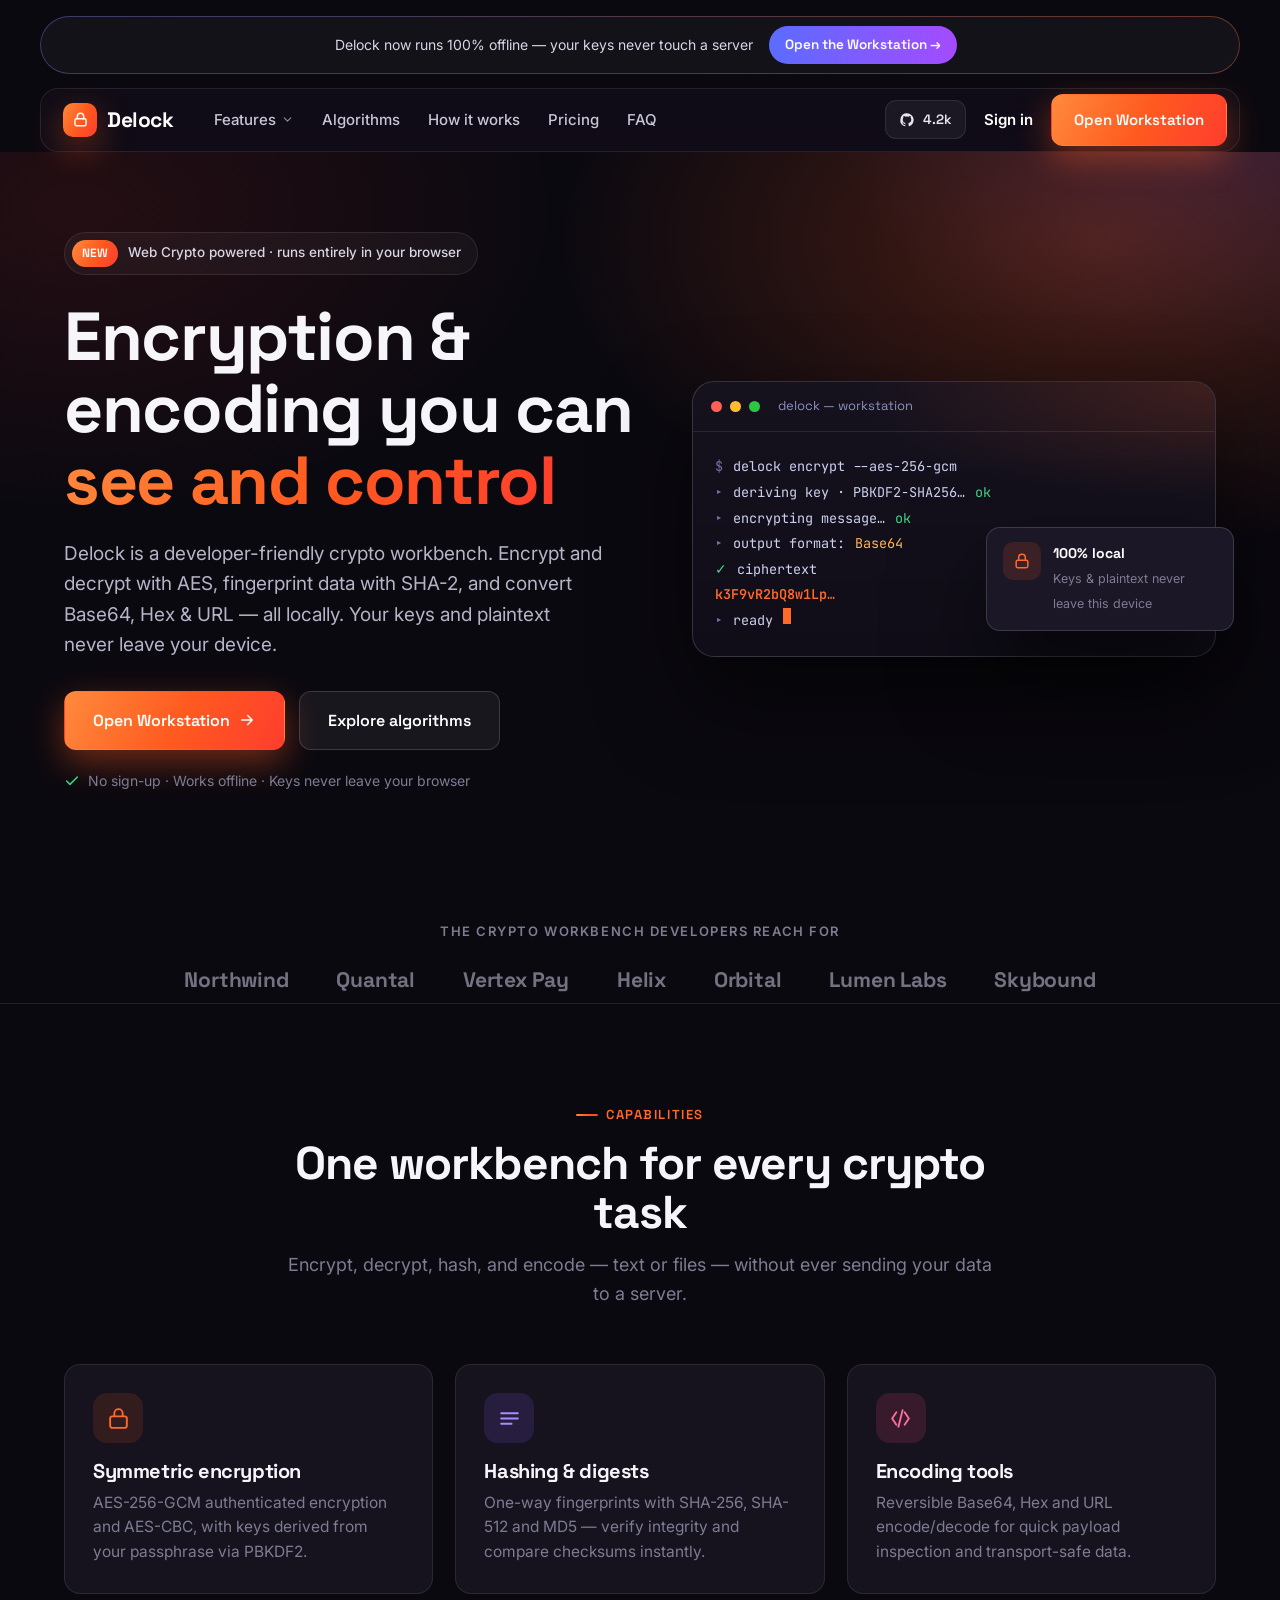
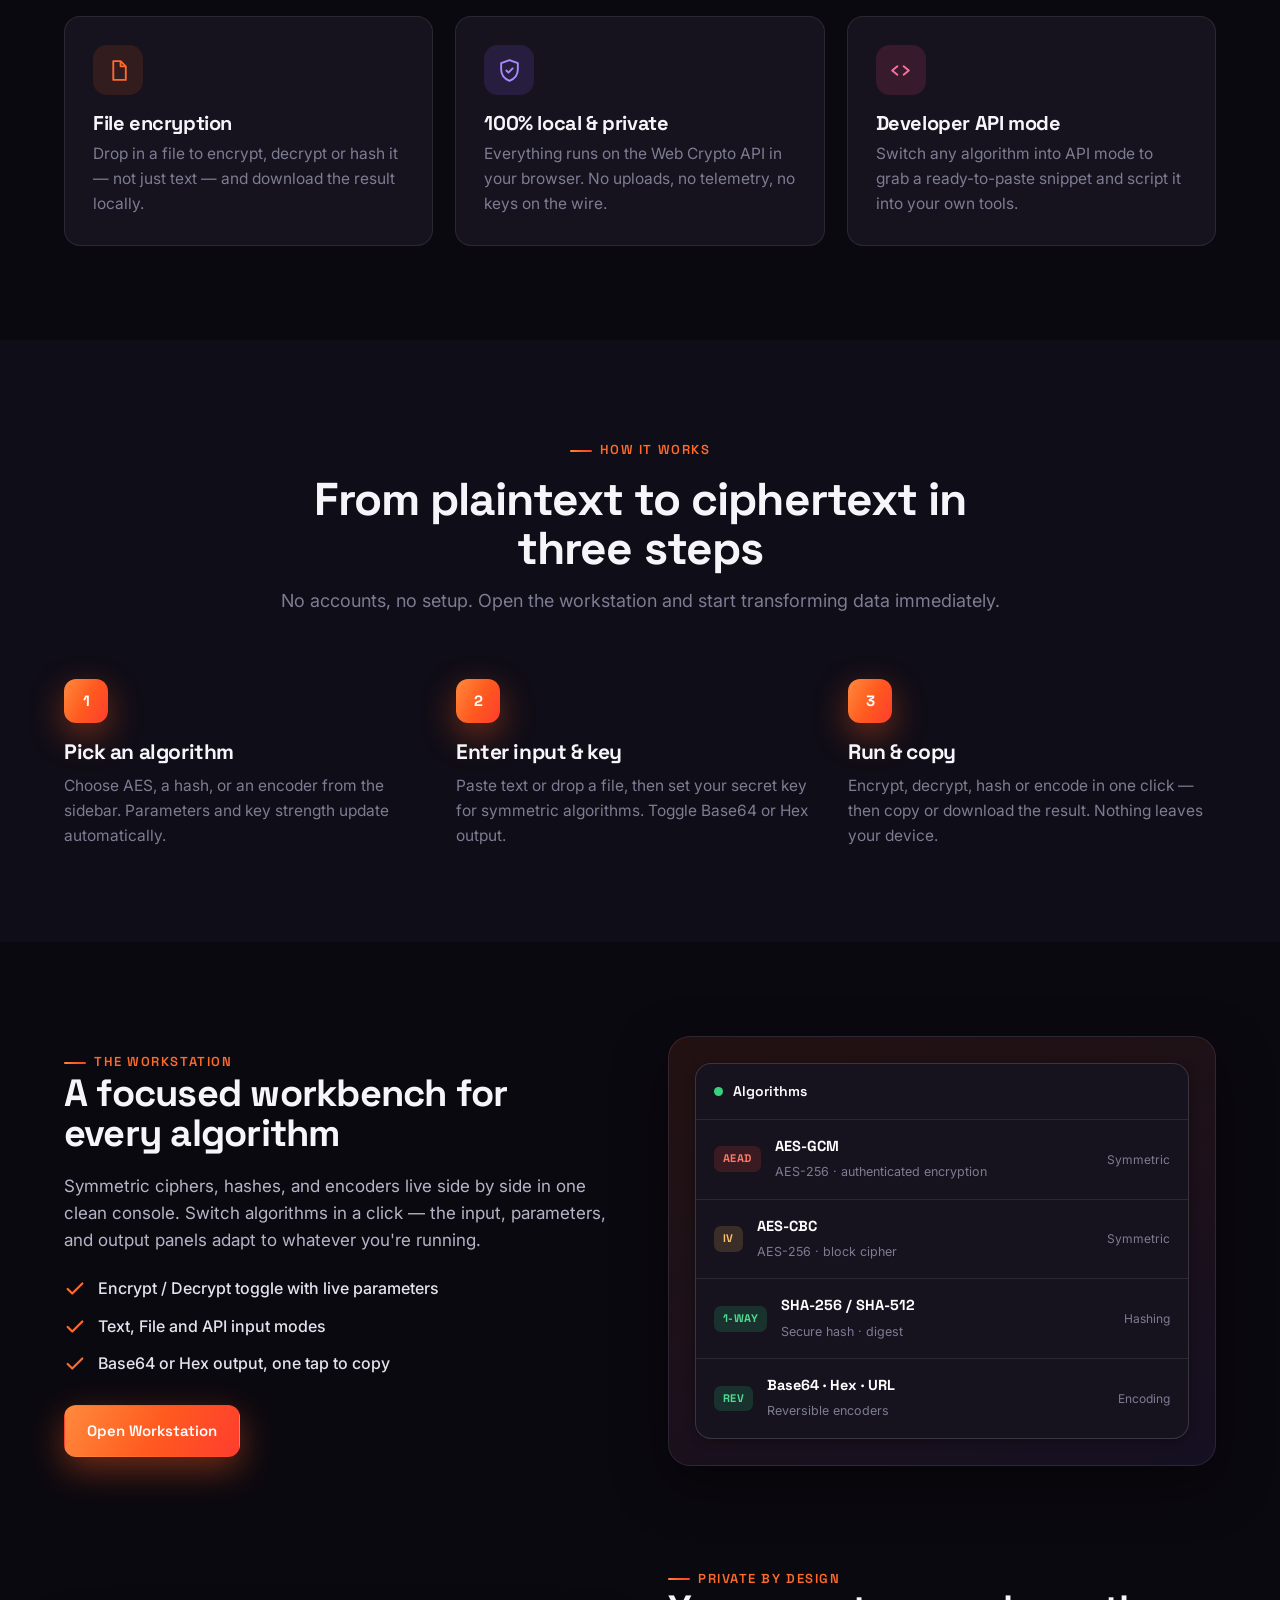
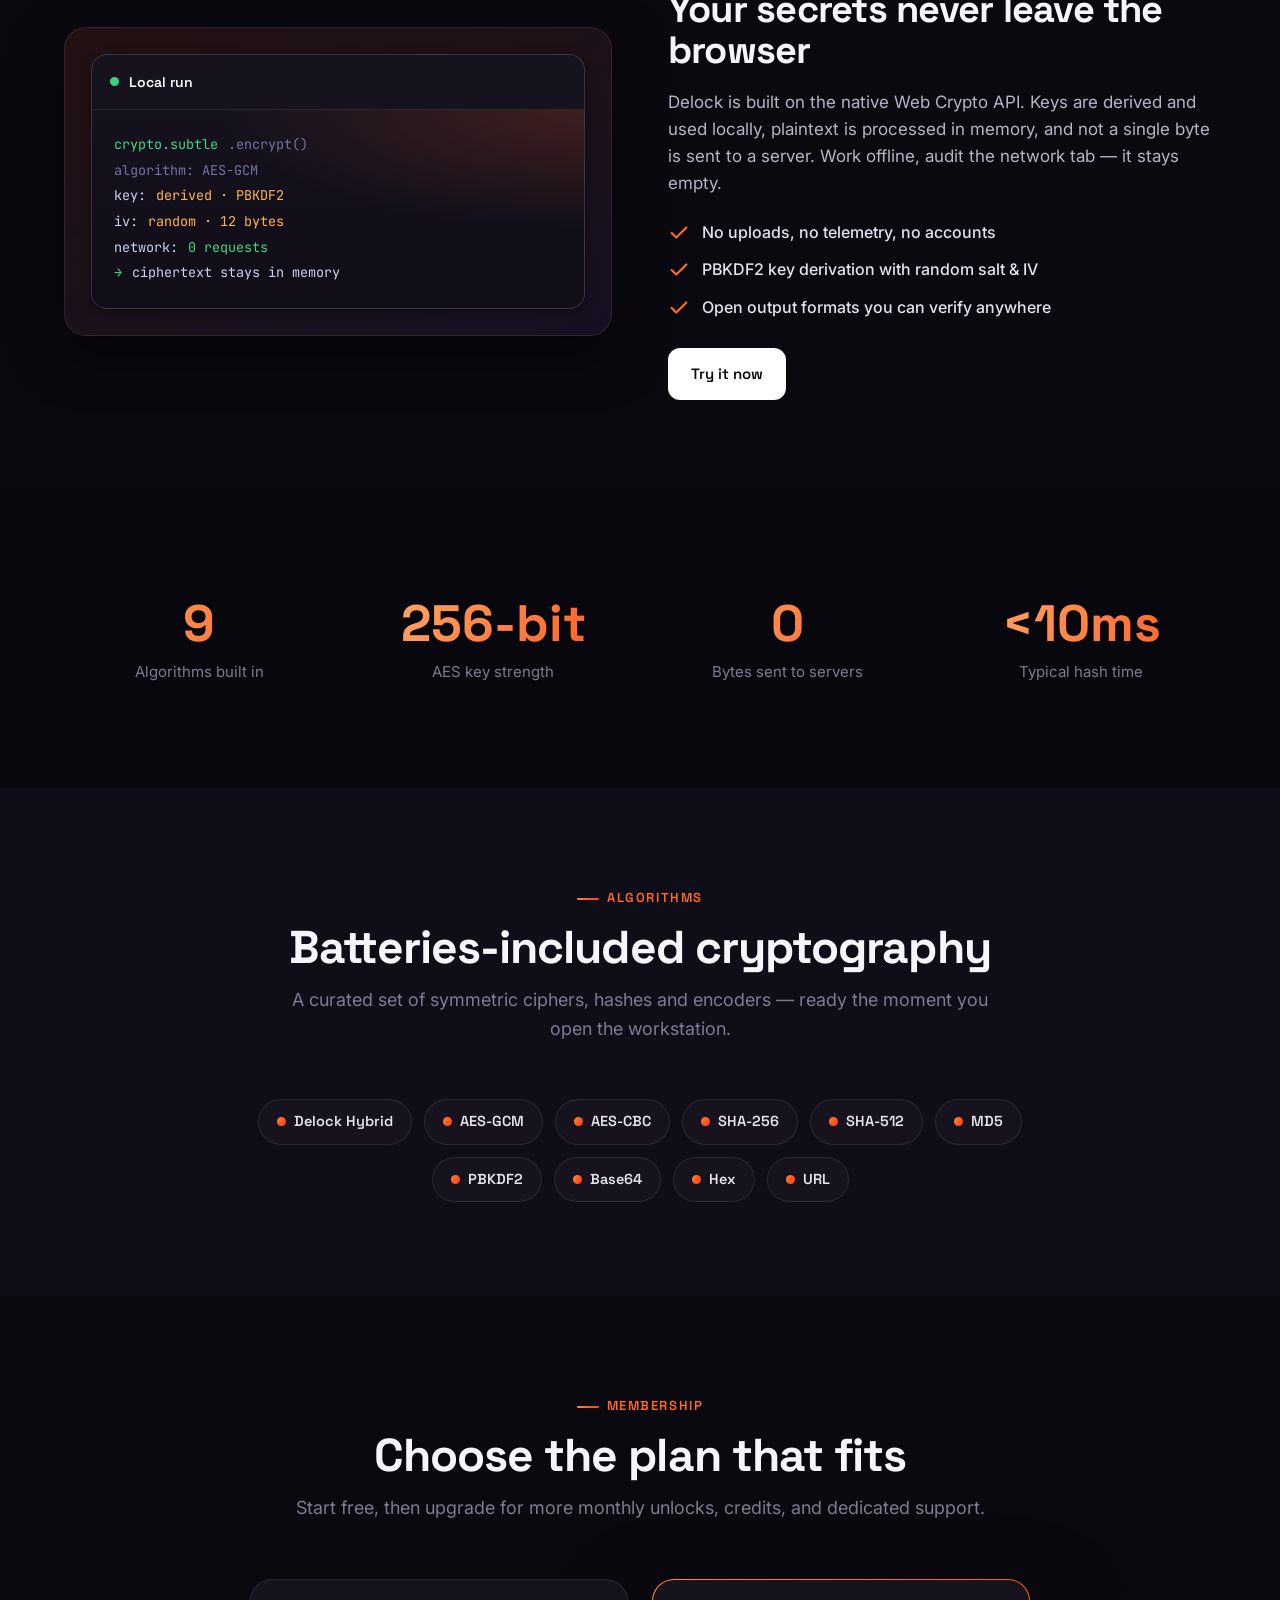
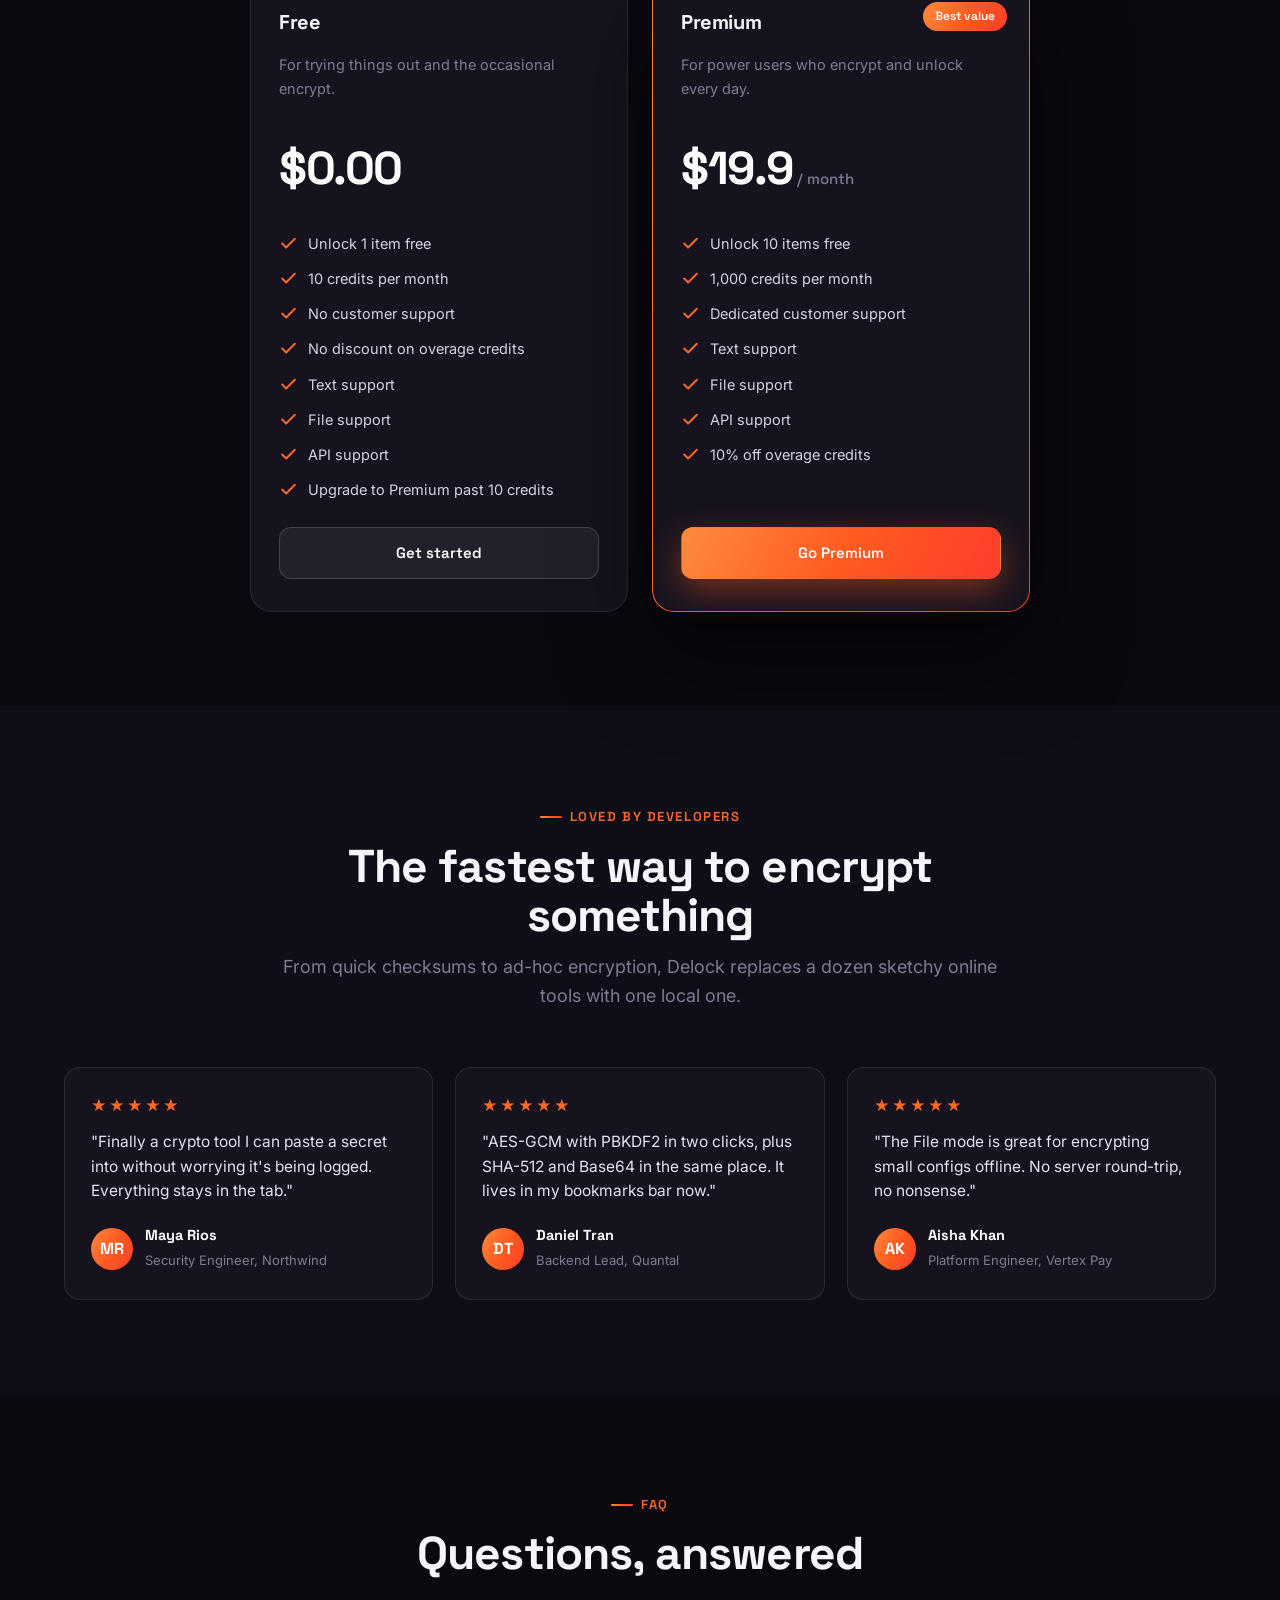
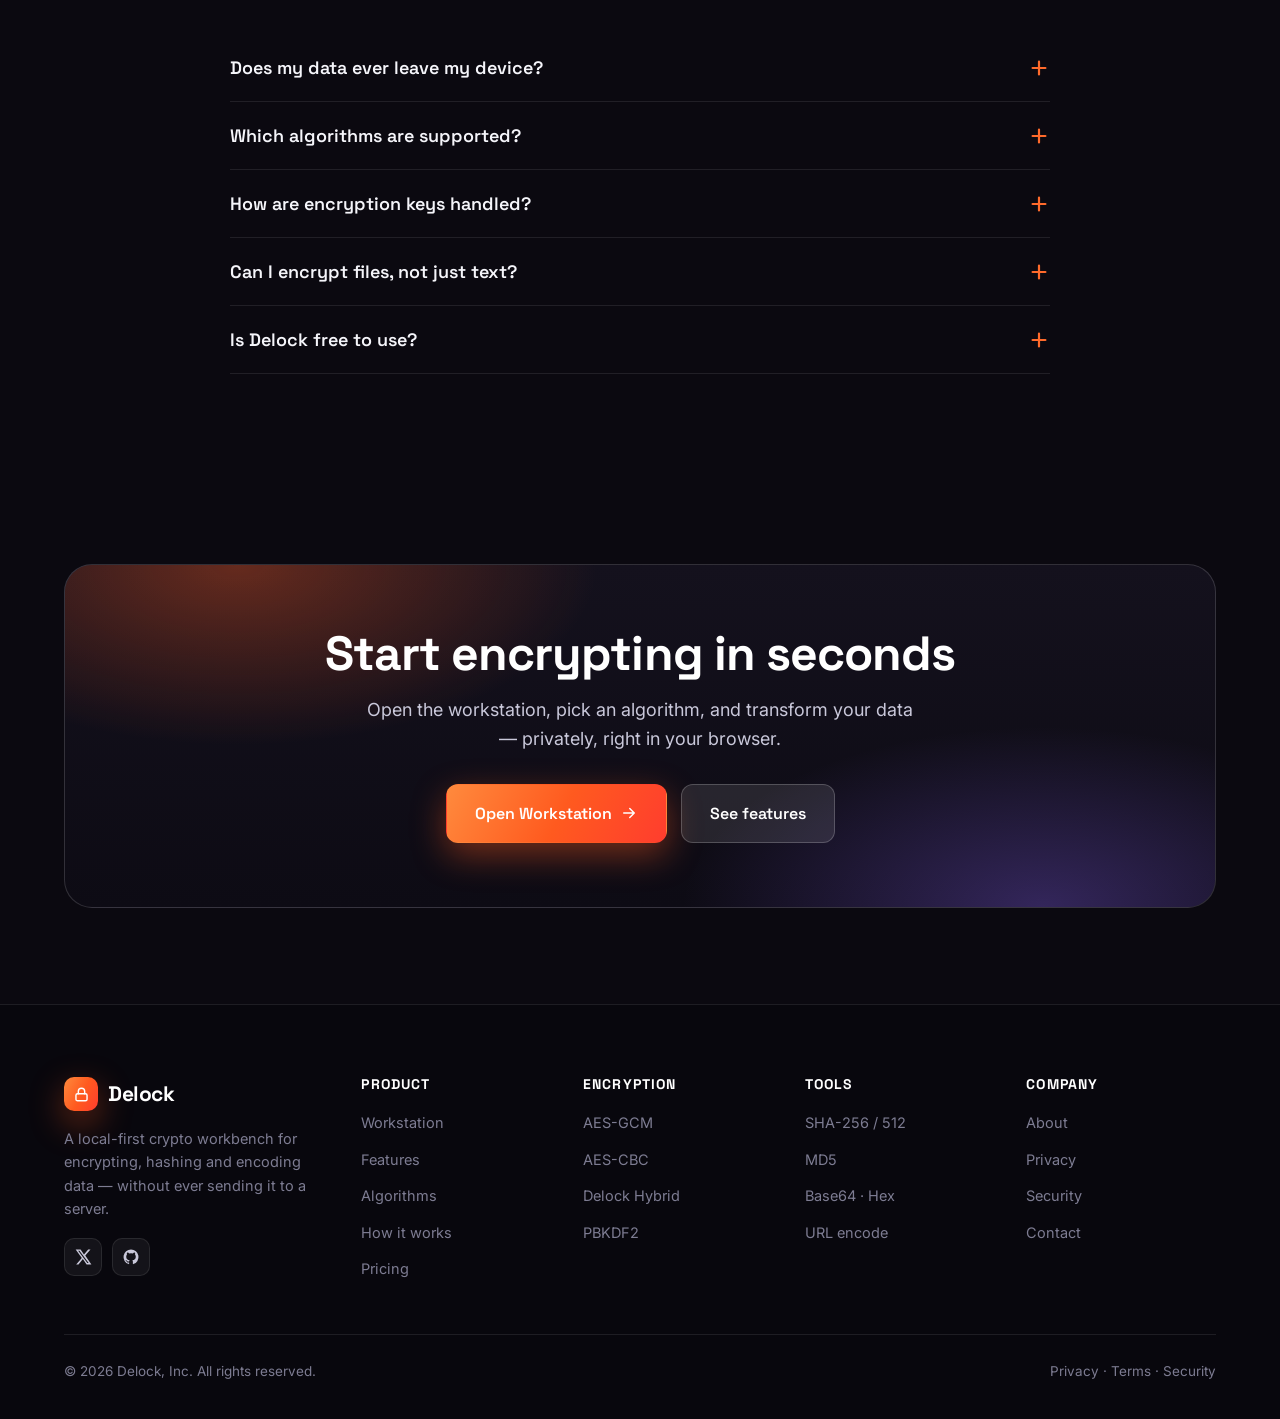
==== commit 30e766a6: "Add Text/File/API support to plan benefits; simplify Free note - Both plans now list Text/File/API s" ====
--- a/index.html
+++ b/index.html
@@ -322,6 +322,9 @@
               <li><svg viewBox="0 0 24 24" fill="none"><path d="M20 6L9 17l-5-5" stroke="currentColor" stroke-width="2.4" stroke-linecap="round" stroke-linejoin="round"/></svg> 10 credits per month</li>
               <li><svg viewBox="0 0 24 24" fill="none"><path d="M20 6L9 17l-5-5" stroke="currentColor" stroke-width="2.4" stroke-linecap="round" stroke-linejoin="round"/></svg> No customer support</li>
               <li><svg viewBox="0 0 24 24" fill="none"><path d="M20 6L9 17l-5-5" stroke="currentColor" stroke-width="2.4" stroke-linecap="round" stroke-linejoin="round"/></svg> No discount on overage credits</li>
+              <li><svg viewBox="0 0 24 24" fill="none"><path d="M20 6L9 17l-5-5" stroke="currentColor" stroke-width="2.4" stroke-linecap="round" stroke-linejoin="round"/></svg> Text support</li>
+              <li><svg viewBox="0 0 24 24" fill="none"><path d="M20 6L9 17l-5-5" stroke="currentColor" stroke-width="2.4" stroke-linecap="round" stroke-linejoin="round"/></svg> File support</li>
+              <li><svg viewBox="0 0 24 24" fill="none"><path d="M20 6L9 17l-5-5" stroke="currentColor" stroke-width="2.4" stroke-linecap="round" stroke-linejoin="round"/></svg> API support</li>
               <li><svg viewBox="0 0 24 24" fill="none"><path d="M20 6L9 17l-5-5" stroke="currentColor" stroke-width="2.4" stroke-linecap="round" stroke-linejoin="round"/></svg> Upgrade to Premium past 10 credits</li>
             </ul>
             <a href="pricing.html?plan=free" class="btn btn-ghost">Get started</a>
@@ -335,6 +338,9 @@
               <li><svg viewBox="0 0 24 24" fill="none"><path d="M20 6L9 17l-5-5" stroke="currentColor" stroke-width="2.4" stroke-linecap="round" stroke-linejoin="round"/></svg> Unlock 10 items free</li>
               <li><svg viewBox="0 0 24 24" fill="none"><path d="M20 6L9 17l-5-5" stroke="currentColor" stroke-width="2.4" stroke-linecap="round" stroke-linejoin="round"/></svg> 1,000 credits per month</li>
               <li><svg viewBox="0 0 24 24" fill="none"><path d="M20 6L9 17l-5-5" stroke="currentColor" stroke-width="2.4" stroke-linecap="round" stroke-linejoin="round"/></svg> Dedicated customer support</li>
+              <li><svg viewBox="0 0 24 24" fill="none"><path d="M20 6L9 17l-5-5" stroke="currentColor" stroke-width="2.4" stroke-linecap="round" stroke-linejoin="round"/></svg> Text support</li>
+              <li><svg viewBox="0 0 24 24" fill="none"><path d="M20 6L9 17l-5-5" stroke="currentColor" stroke-width="2.4" stroke-linecap="round" stroke-linejoin="round"/></svg> File support</li>
+              <li><svg viewBox="0 0 24 24" fill="none"><path d="M20 6L9 17l-5-5" stroke="currentColor" stroke-width="2.4" stroke-linecap="round" stroke-linejoin="round"/></svg> API support</li>
               <li><svg viewBox="0 0 24 24" fill="none"><path d="M20 6L9 17l-5-5" stroke="currentColor" stroke-width="2.4" stroke-linecap="round" stroke-linejoin="round"/></svg> 10% off overage credits</li>
             </ul>
             <a href="pricing.html?plan=premium" class="btn btn-grad">Go Premium</a>
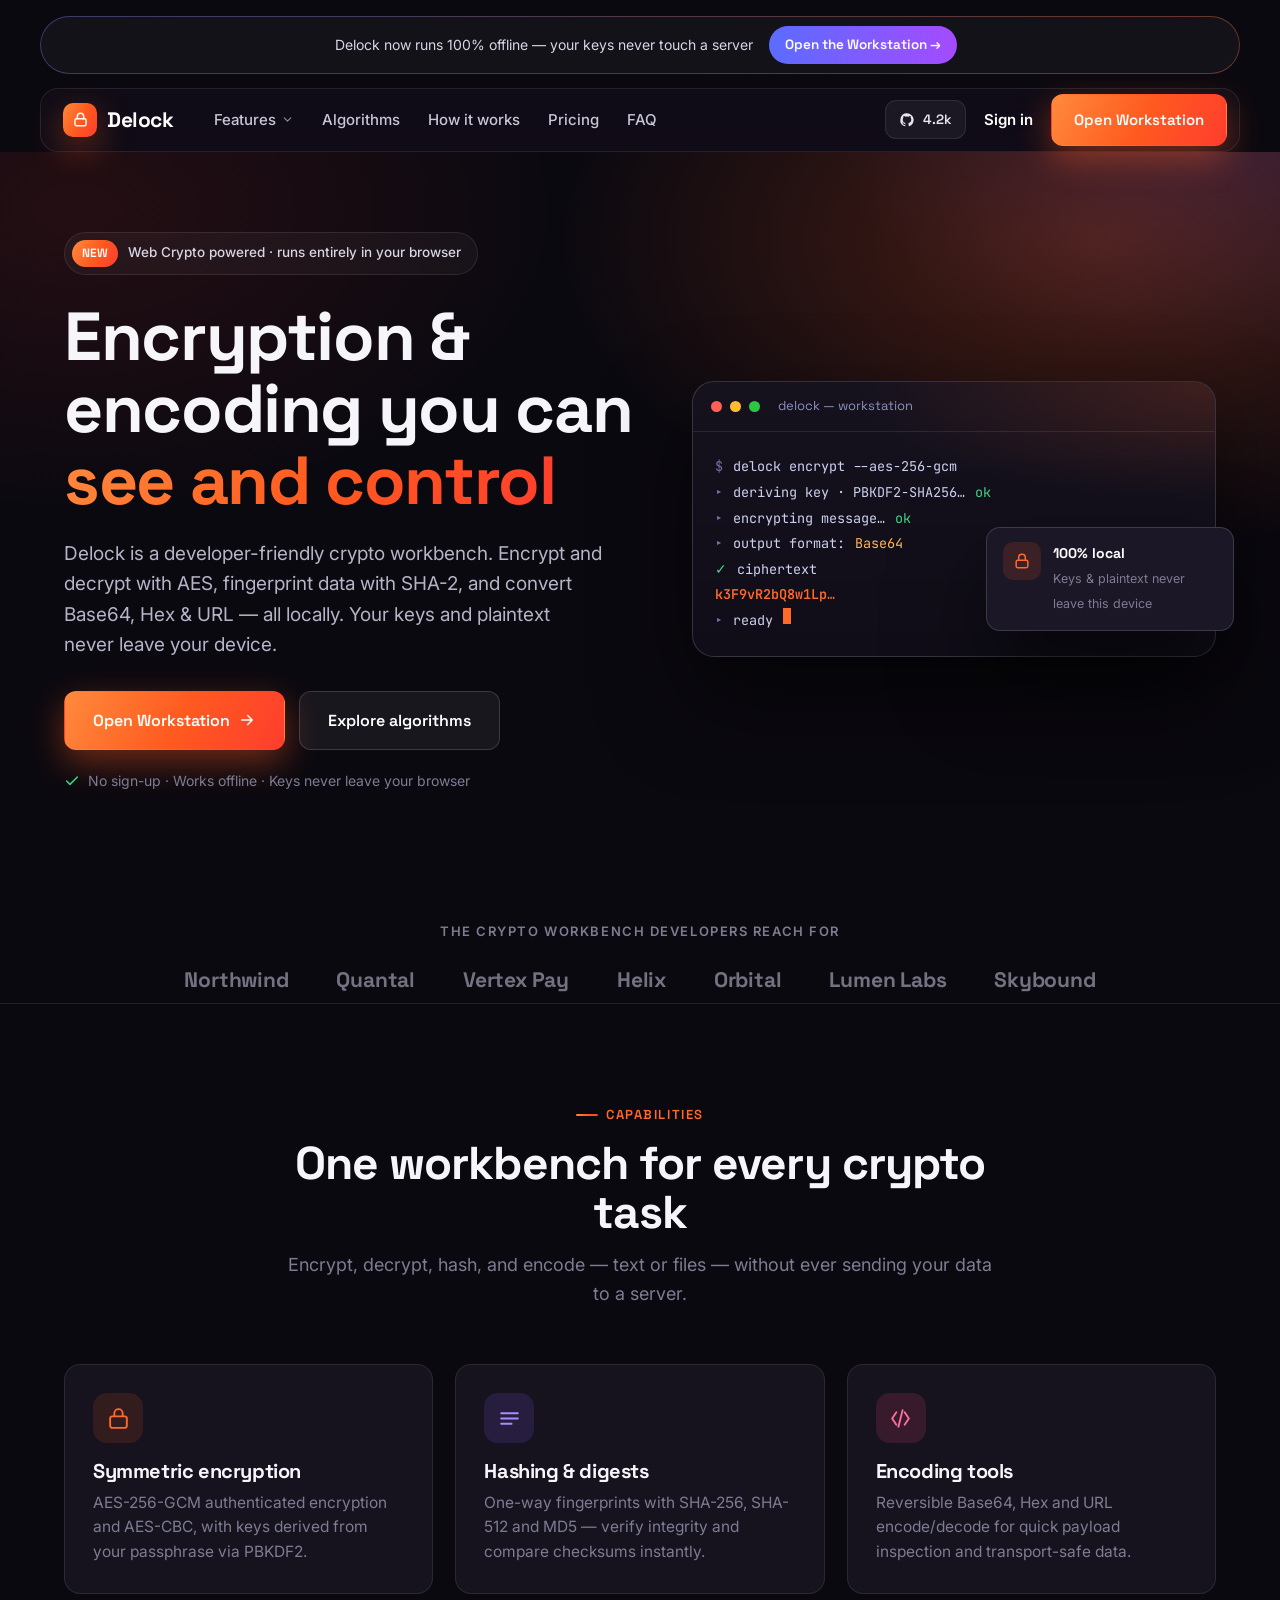
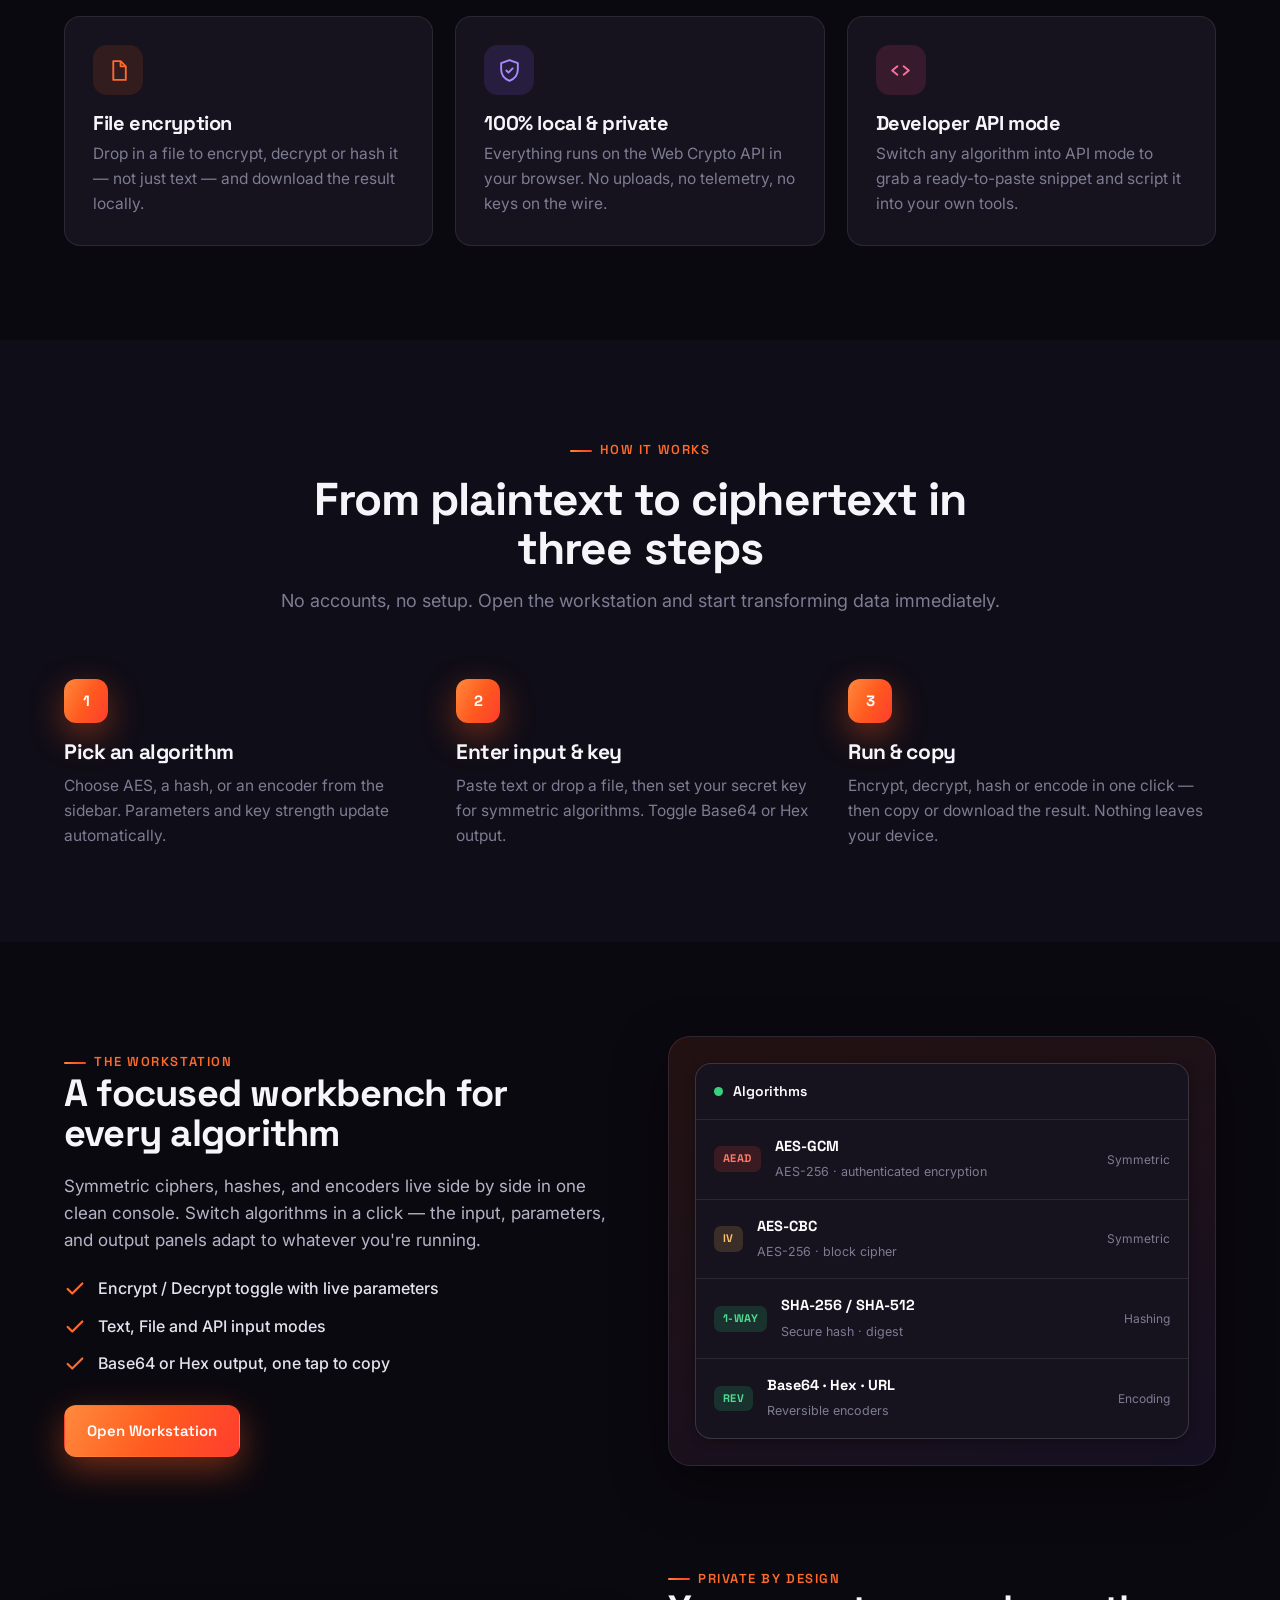
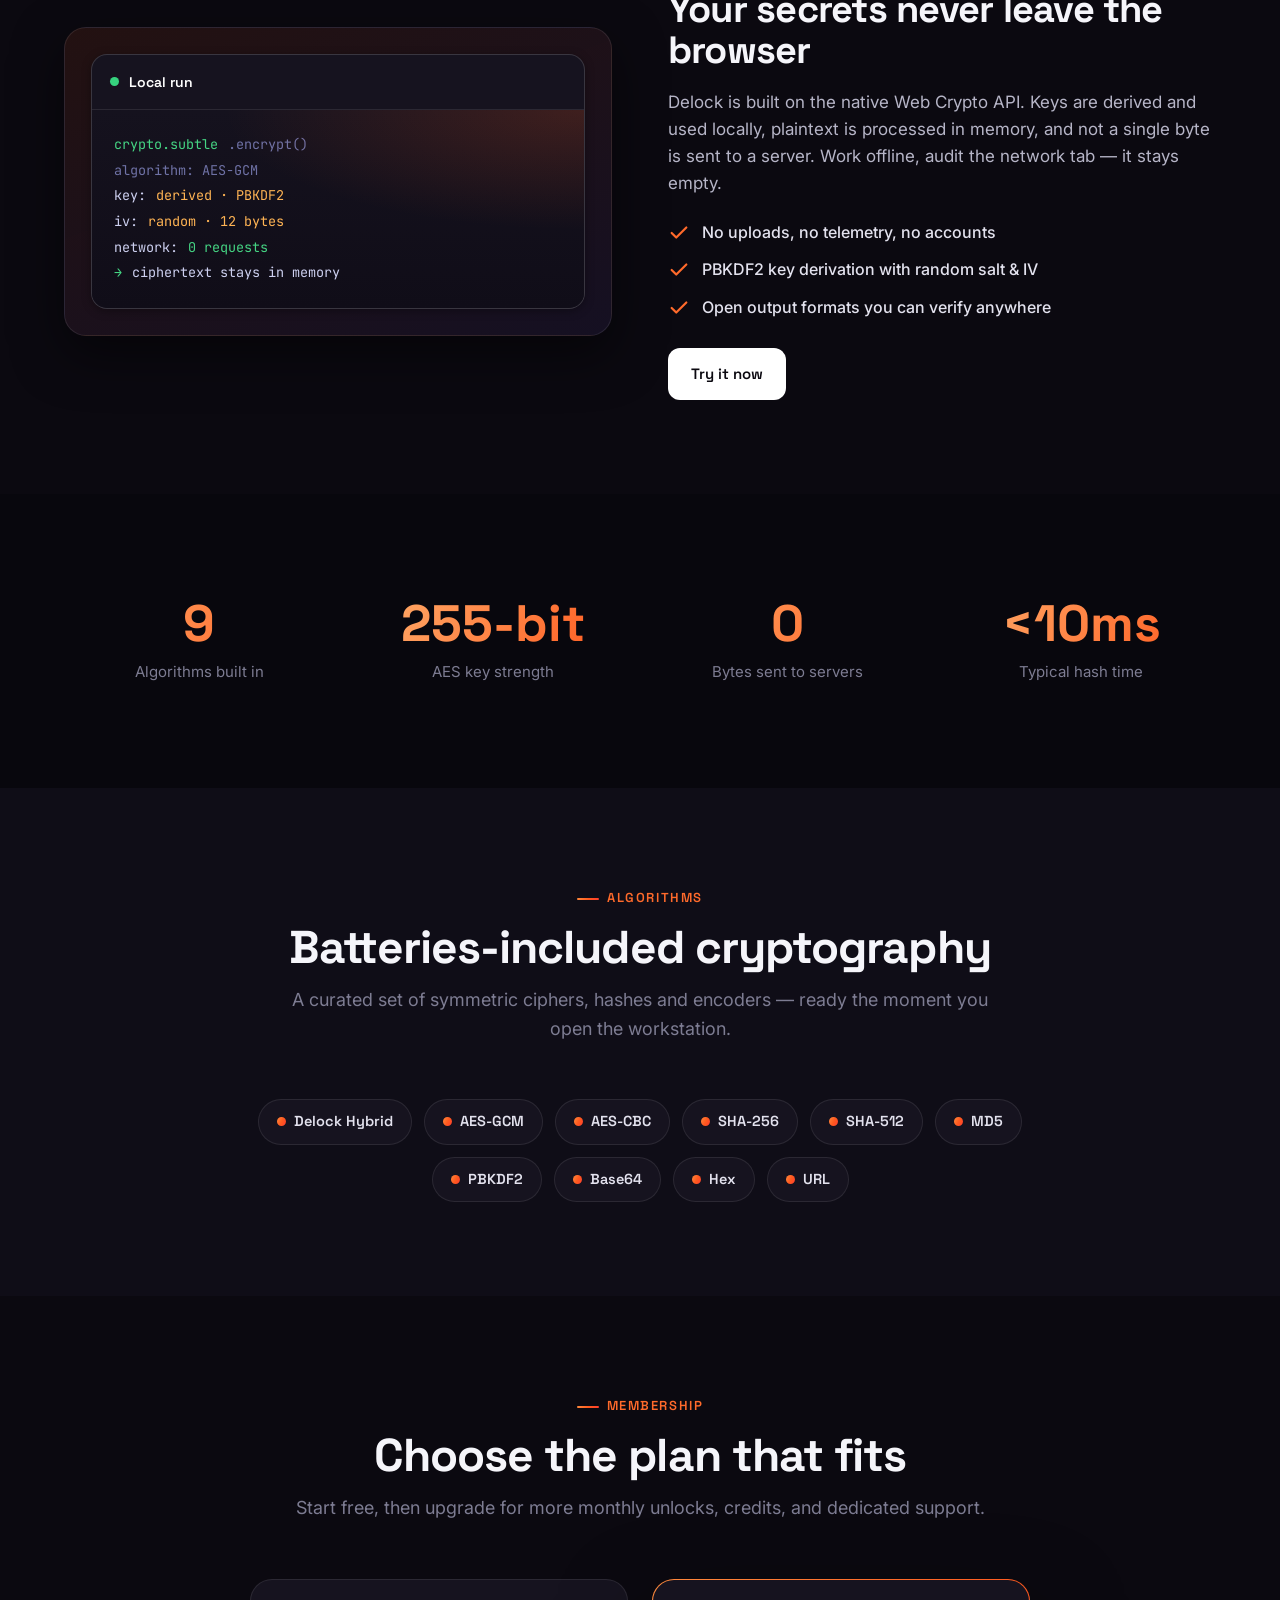
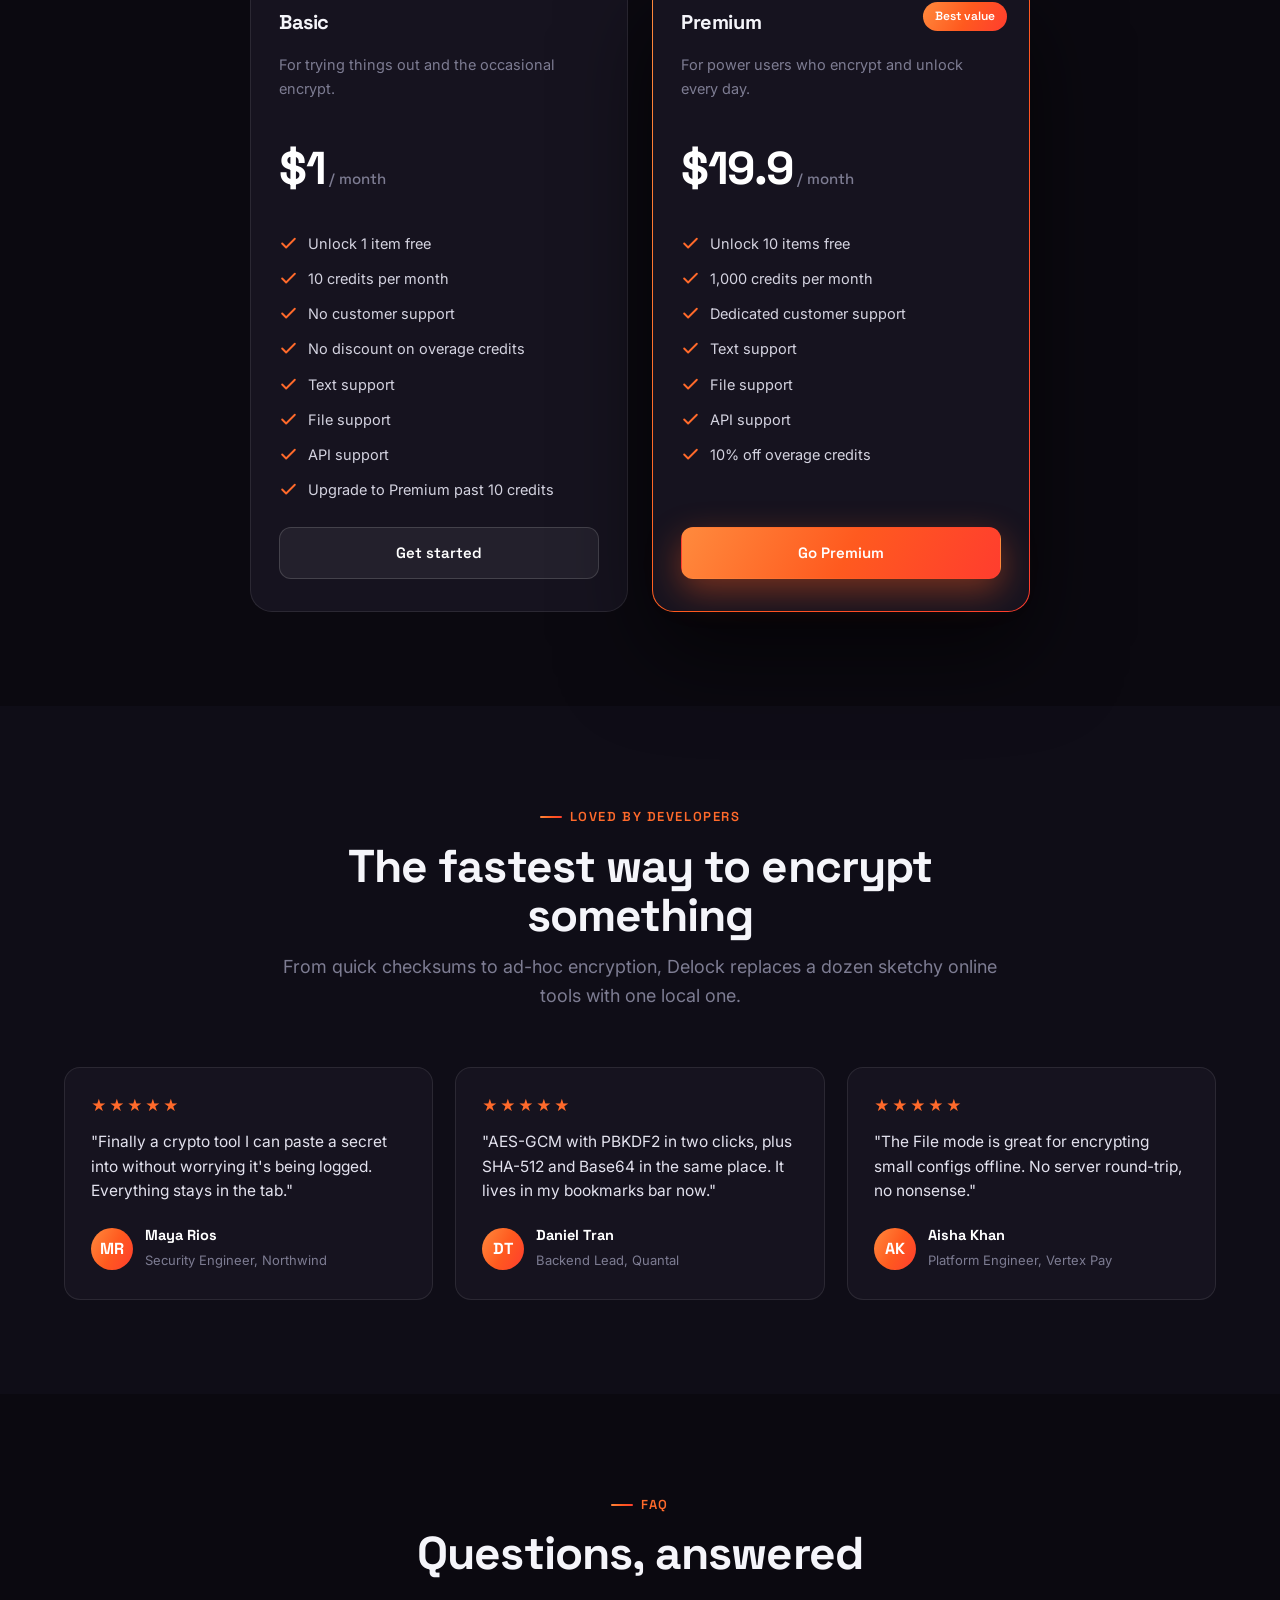
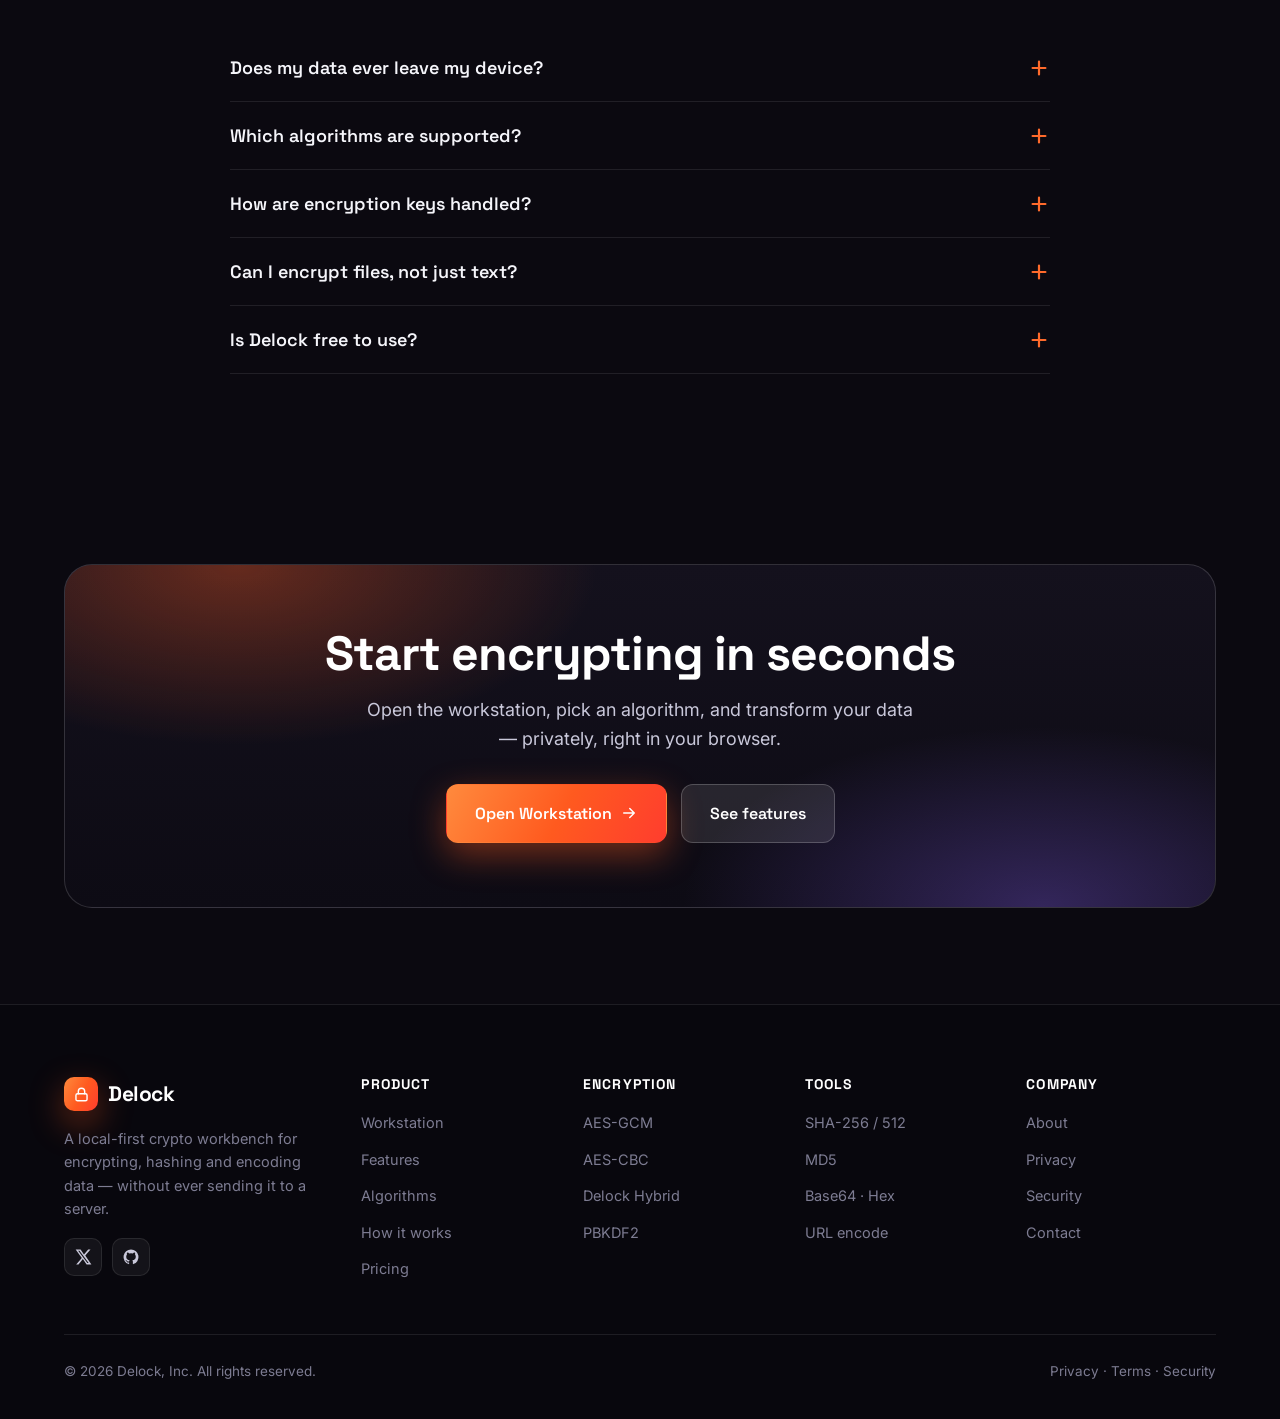
==== commit 591ac74d: "Rename Free plan to Basic at $1/month - Basic plan: $1/mo ($9.60/yr with annual -20%), dynamic price" ====
--- a/index.html
+++ b/index.html
@@ -314,9 +314,9 @@
         </div>
         <div class="pricing-grid duo">
           <div class="price-card reveal">
-            <h3>Free</h3>
+            <h3>Basic</h3>
             <p class="desc">For trying things out and the occasional encrypt.</p>
-            <div class="amount"><span class="n">$0.00</span></div>
+            <div class="amount"><span class="n">$1</span> <span class="per">/ month</span></div>
             <ul>
               <li><svg viewBox="0 0 24 24" fill="none"><path d="M20 6L9 17l-5-5" stroke="currentColor" stroke-width="2.4" stroke-linecap="round" stroke-linejoin="round"/></svg> Unlock 1 item free</li>
               <li><svg viewBox="0 0 24 24" fill="none"><path d="M20 6L9 17l-5-5" stroke="currentColor" stroke-width="2.4" stroke-linecap="round" stroke-linejoin="round"/></svg> 10 credits per month</li>
@@ -327,7 +327,7 @@
               <li><svg viewBox="0 0 24 24" fill="none"><path d="M20 6L9 17l-5-5" stroke="currentColor" stroke-width="2.4" stroke-linecap="round" stroke-linejoin="round"/></svg> API support</li>
               <li><svg viewBox="0 0 24 24" fill="none"><path d="M20 6L9 17l-5-5" stroke="currentColor" stroke-width="2.4" stroke-linecap="round" stroke-linejoin="round"/></svg> Upgrade to Premium past 10 credits</li>
             </ul>
-            <a href="pricing.html?plan=free" class="btn btn-ghost">Get started</a>
+            <a href="pricing.html?plan=basic" class="btn btn-ghost">Get started</a>
           </div>
           <div class="price-card popular reveal">
             <span class="tag-pop">Best value</span>
